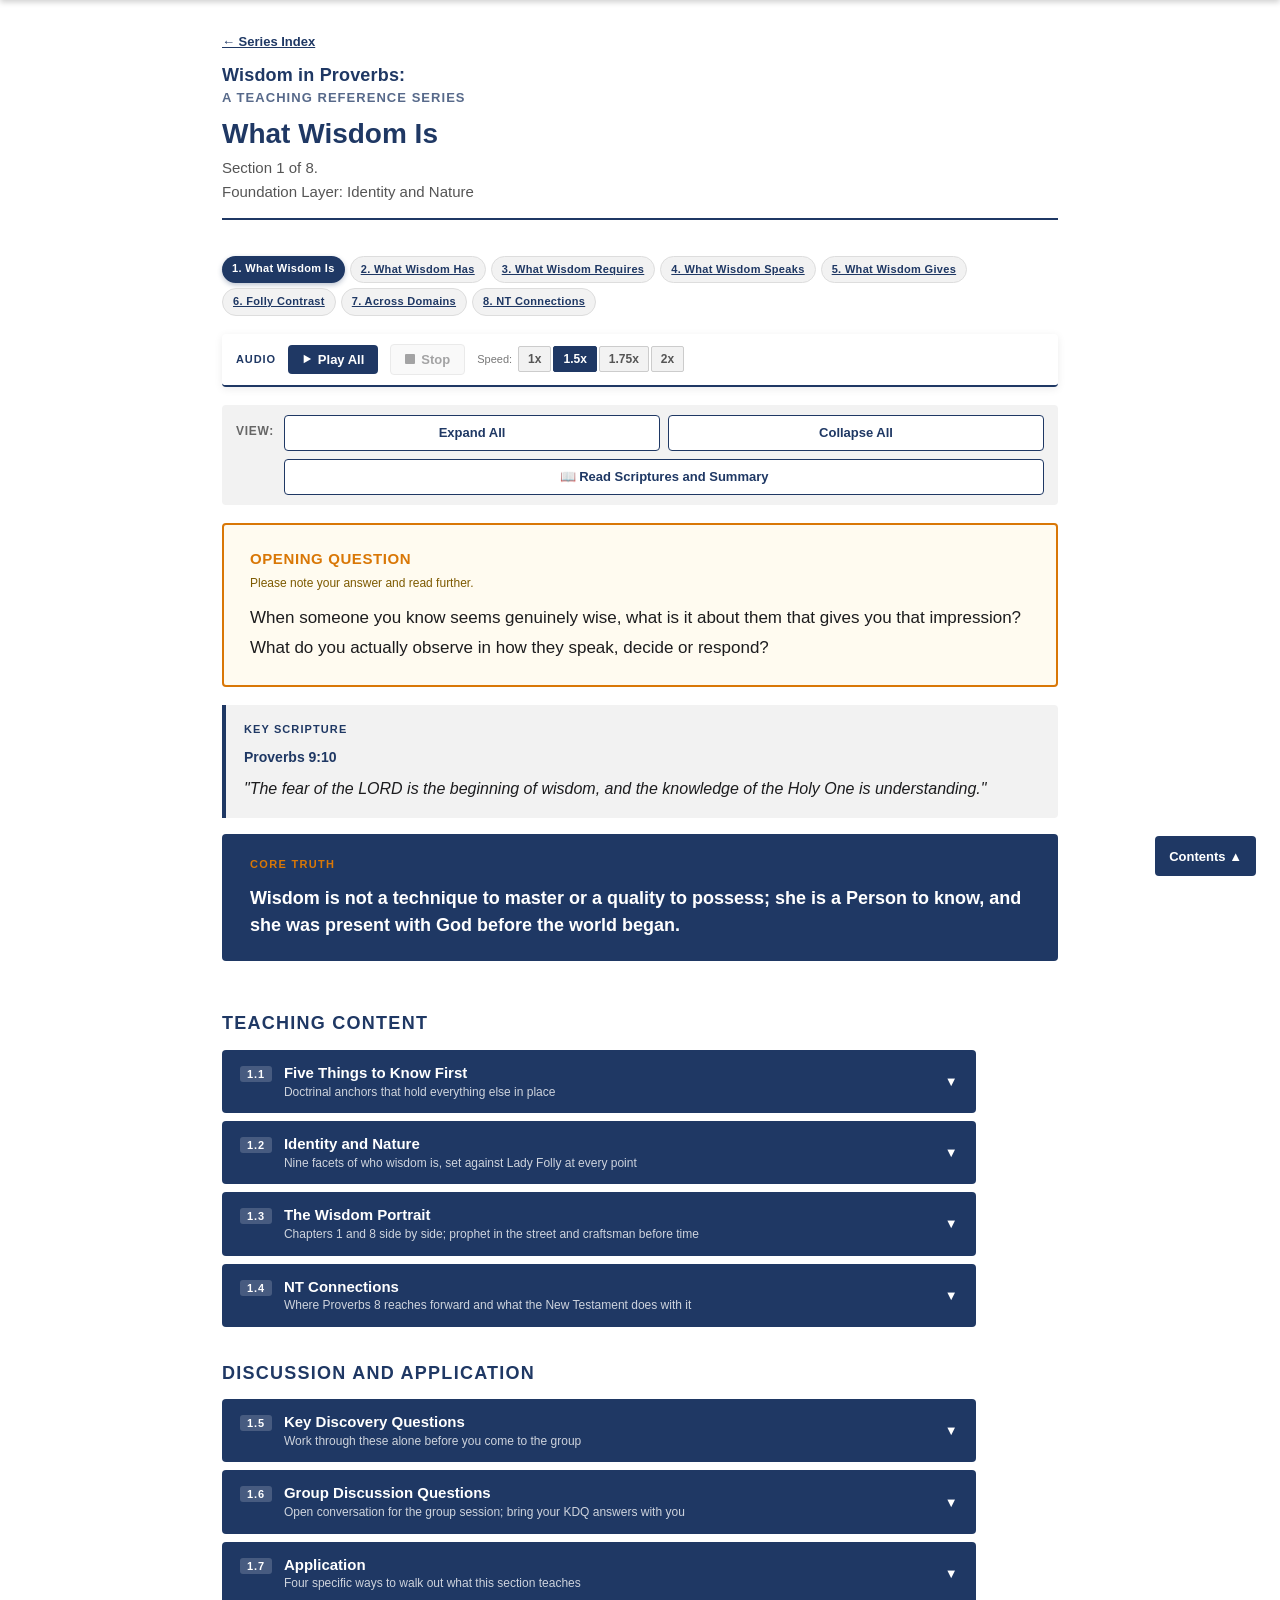
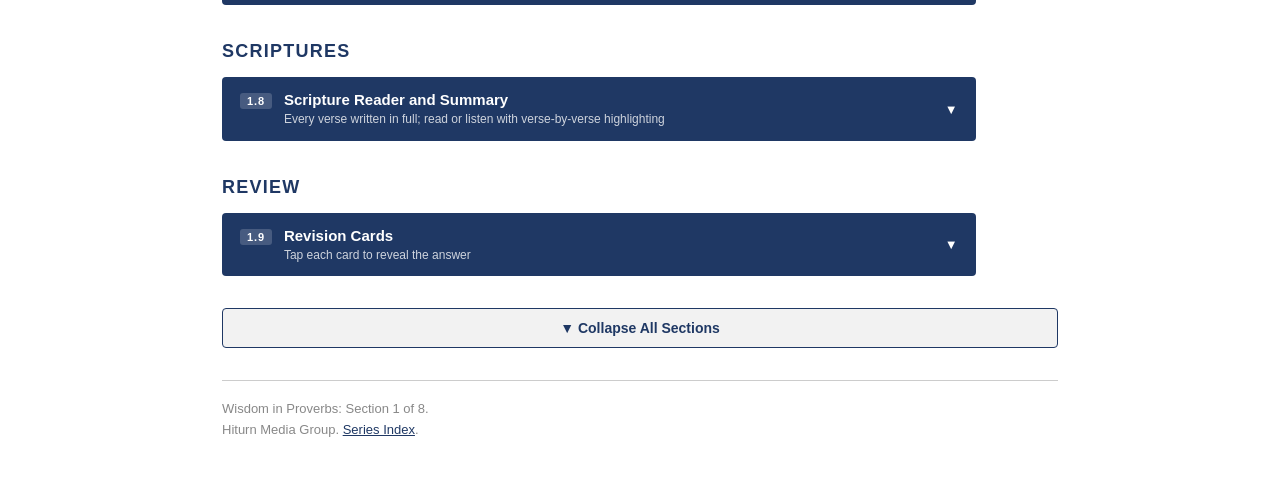
==== wisdom-proverbs-s1-what-wisdom-is.html @ c1544ac3 "Audio: Play All + per-section Listen buttons across all 8 sections and index page" ====
<!DOCTYPE html>
<html lang="en">
<head>
<meta charset="UTF-8">
<meta name="viewport" content="width=device-width, initial-scale=1.0">
<link rel="icon" type="image/svg+xml" href="favicon.svg">
<title>Wisdom in Proverbs: Section 1 — What Wisdom Is</title>
<style>
  *, *::before, *::after { box-sizing: border-box; }
  body { margin: 0; padding: 0 16px; font-family: Arial, Helvetica, sans-serif; font-size: 15px; line-height: 1.6; font-weight: 400; color: #1c1c1e; background: #ffffff; }
  @media (min-width: 640px) { body { padding: 0 32px; } }
  @media (min-width: 900px) { body { max-width: 900px; margin: 0 auto; } }

  /* ── STICKY BAR ── */
  .sticky-bar { position: fixed; top: 0; left: 0; right: 0; background: #1F3864; color: #ffffff; z-index: 950; box-shadow: 0 2px 6px rgba(0,0,0,0.2); transform: translateY(-100%); transition: transform 0.25s ease; }
  .sticky-bar.visible { transform: translateY(0); }
  .sticky-inner { max-width: 900px; margin: 0 auto; padding: 10px 16px; display: flex; align-items: baseline; justify-content: space-between; gap: 12px; }
  @media (min-width: 640px) { .sticky-inner { padding: 10px 32px; } }
  .sticky-title { font-size: 15px; font-weight: 700; }
  .sticky-meta  { font-size: 12px; opacity: 0.7; white-space: nowrap; }

  /* ── TITLE BLOCK ── */
  .title-block { padding: 32px 0 16px; }
  .back-link { font-size: 13px; margin-bottom: 12px; }
  .back-link a { color: #1F3864; text-decoration: underline; font-weight: 700; }
  .back-link a:hover { color: #2c54a0; }
  .doc-label { margin-bottom: 8px; }
  .dl-main { display: block; font-size: 18px; font-weight: 700; color: #1F3864; letter-spacing: 0.01em; line-height: 1.2; }
  .dl-sub  { display: block; font-size: 13px; font-weight: 700; color: #1F3864; letter-spacing: 0.08em; text-transform: uppercase; opacity: 0.75; margin-top: 2px; }
  @media (max-width: 639px) { .dl-main { font-size: 28px; } }
  h1 { font-size: 26px; font-weight: 700; color: #1F3864; margin: 6px 0 5px; line-height: 1.2; }
  @media (min-width: 640px) { h1 { font-size: 28px; } }
  .subtitle { font-size: 15px; color: #555; margin: 0 0 14px; }
  .title-rule { border: none; border-top: 2px solid #1F3864; margin: 0 0 20px; }
  p { margin-bottom: 16px; }
  a { color: #1F3864; text-decoration: underline; }
  a:hover, a:focus { color: #2c54a0; outline: 2px solid #2c54a0; outline-offset: 2px; }

  /* ── ARC BAR ── */
  .arc-bar { display: flex; gap: 5px; margin: 0 0 18px; flex-wrap: wrap; }
  .arc-step { font-size: 11px; font-weight: 700; padding: 4px 10px; border-radius: 20px; letter-spacing: 0.03em; text-align: left; }
  .arc-step.active  { background: #1F3864; color: #ffffff; box-shadow: 0 2px 5px rgba(31,56,100,0.3); }
  .arc-step.inactive { background: #f2f2f2; color: #aaa; border: 1px solid #dddddd; cursor: not-allowed; }
  @media (max-width: 639px) {
    .arc-bar { display: grid; grid-template-columns: 1fr 1fr; grid-template-rows: repeat(4, auto); grid-auto-flow: column; gap: 7px; }
    .arc-step { font-size: 12px; text-align: left; padding: 10px 10px; min-height: 44px; border-radius: 6px; display: flex; align-items: center; justify-content: flex-start; }
    .arc-step.active  { background: #1F3864; color: #ffffff; border: 1.5px solid #1F3864; box-shadow: 0 4px 12px rgba(31,56,100,0.45), 0 2px 4px rgba(31,56,100,0.25); }
    .arc-step.inactive { background: #ffffff; color: #555; border: 1.5px solid #cccccc; box-shadow: 0 3px 8px rgba(0,0,0,0.15), 0 1px 3px rgba(0,0,0,0.08); }
  .arc-step.inactive a { display: flex; align-items: center; width: 100%; min-height: 44px; color: inherit; text-decoration: none; }
  }

  /* ── UTILITY BAR ── */
  .util-bar { padding: 10px 14px; background: #f2f2f2; border-radius: 4px; margin: 0 0 18px; }
  .util-inner { display: flex; gap: 10px; align-items: flex-start; }
  .util-label { font-size: 12px; font-weight: 700; color: #666; letter-spacing: 0.06em; text-transform: uppercase; white-space: nowrap; padding-top: 7px; flex-shrink: 0; }
  .util-buttons { display: flex; flex-direction: column; gap: 8px; flex: 1; }
  .util-row-1 { display: flex; gap: 8px; }
  .util-row-1 .util-btn { flex: 1; }
  .util-row-2 { display: flex; flex-direction: column; gap: 8px; }
  .util-row-2 .util-btn { width: 100%; }
  .util-btn { background: #ffffff; color: #1F3864; border: 1px solid #1F3864; padding: 6px 12px; border-radius: 4px; font-family: Arial, Helvetica, sans-serif; font-size: 13px; font-weight: 700; cursor: pointer; transition: background 0.15s, color 0.15s; min-height: 36px; }
  .util-btn:hover { background: #1F3864; color: #ffffff; }
  .util-btn:focus { outline: 2px solid #2c54a0; outline-offset: 2px; }
  .util-btn.scripture-active { background: #d97706; color: #ffffff; border-color: #d97706; }

  /* ── OPENING QUESTION ── */
  .opening-question { border: 2px solid #d97706; border-radius: 4px; padding: 20px; margin: 0 0 18px; background: #fffbf0; }
  @media (min-width: 640px) { .opening-question { padding: 22px 26px; } }
  .oq-label { margin-bottom: 10px; }
  .oq-label-primary { display: block; font-size: 15px; font-weight: 700; color: #d97706; letter-spacing: 0.04em; text-transform: uppercase; }
  .oq-label-secondary { display: block; font-size: 12px; color: #7d5a00; margin-top: 3px; }
  .oq-text { font-size: 16px; line-height: 1.75; color: #1c1c1e; margin: 0; font-weight: 500; }
  @media (min-width: 640px) { .oq-text { font-size: 17px; } }

  /* ── KEY SCRIPTURE ── */
  .key-scripture { border-left: 4px solid #1F3864; background: #f2f2f2; padding: 16px 18px; margin: 0 0 16px; border-radius: 0 4px 4px 0; }
  .ks-label { font-size: 11px; font-weight: 700; letter-spacing: 0.1em; text-transform: uppercase; color: #1F3864; margin-bottom: 8px; }
  .ks-ref   { font-size: 14px; font-weight: 700; color: #1F3864; margin-bottom: 6px; }
  .ks-text  { font-size: 16px; font-style: italic; line-height: 1.7; color: #1c1c1e; margin: 0; }

  /* ── CORE TRUTH ── */
  .core-truth-box { background: #1F3864; border-radius: 4px; padding: 20px 22px; margin: 0 0 24px; text-align: left; }
  @media (min-width: 640px) { .core-truth-box { padding: 22px 28px; } }
  .core-truth-label     { font-size: 11px; font-weight: 700; letter-spacing: 0.12em; text-transform: uppercase; color: #d97706; margin: 0 0 12px; }
  .core-truth-statement { font-size: 16px; font-weight: 700; color: #ffffff; line-height: 1.5; margin: 0; }
  @media (min-width: 640px) { .core-truth-statement { font-size: 18px; } }

  /* ── GROUP DIVIDERS ── */
  .group-divider { padding: 24px 0 6px; margin: 0 0 6px; }
  .group-divider-label { display: block; font-size: 18px; font-weight: 700; color: #1F3864; letter-spacing: 0.07em; text-transform: uppercase; }

  /* ── ACCORDION ── */
  .acc-unit { margin-bottom: 8px; }
  .acc-btn { display: flex; align-items: center; gap: 10px; width: 100%; background: #1F3864; color: #ffffff; border: none; padding: 12px 16px; font-family: Arial, Helvetica, sans-serif; cursor: pointer; border-radius: 4px; text-align: left; transition: background 0.15s; min-height: 52px; }
  @media (min-width: 640px) { .acc-btn { padding: 13px 18px; gap: 12px; } }
  .acc-btn:hover { background: #2c54a0; }
  .acc-btn:focus { outline: 2px solid #2c54a0; outline-offset: 2px; }
  .acc-pill { font-size: 11px; font-weight: 700; letter-spacing: 0.08em; background: rgba(255,255,255,0.18); padding: 2px 7px; border-radius: 3px; white-space: nowrap; flex-shrink: 0; text-transform: uppercase; align-self: flex-start; margin-top: 3px; }
  .acc-title-block { flex: 1; display: flex; flex-direction: column; gap: 2px; }
  .acc-title { font-size: 14px; font-weight: 700; line-height: 1.3; }
  @media (min-width: 640px) { .acc-title { font-size: 15px; } }
  .acc-subtitle { font-size: 12px; font-weight: 400; opacity: 0.78; line-height: 1.3; }
  .acc-chevron { font-size: 13px; transition: transform 0.25s ease; flex-shrink: 0; margin-left: 4px; align-self: center; }
  .acc-btn[aria-expanded="true"] .acc-chevron { transform: rotate(180deg); }
  .acc-body { display: none; border: 1px solid #cccccc; border-top: none; border-radius: 0 0 4px 4px; padding: 18px 16px 16px; background: #ffffff; margin-bottom: 2px; }
  @media (min-width: 640px) { .acc-body { padding: 22px 20px 18px; } }
  .acc-body.open { display: block; }

  /* ── MINIMISE BUTTON ── */
  .acc-body-footer { display: flex; justify-content: flex-end; margin-top: 16px; padding-top: 12px; border-top: 1px solid #eeeeee; }
  .acc-collapse-btn { background: #f2f2f2; border: 1px solid #cccccc; color: #555; padding: 5px 12px; border-radius: 4px; font-size: 12px; font-weight: 700; cursor: pointer; font-family: Arial, Helvetica, sans-serif; display: flex; align-items: center; gap: 6px; min-height: 32px; }
  .acc-collapse-btn:hover { background: #e0e0e0; }
  .acc-collapse-btn:focus { outline: 2px solid #2c54a0; outline-offset: 2px; }

  /* ── CRIB PANEL — callout-depth style ── */
  .crib-inner { border-left: 4px solid #1F3864; background: #f0f4fb; border-radius: 0 4px 4px 0; padding: 14px 16px; }
  @media (min-width: 640px) { .crib-inner { padding: 16px 18px; } }
  .crib-inner h3 { font-size: 11px; font-weight: 700; letter-spacing: 0.09em; text-transform: uppercase; color: #1F3864; border-bottom: none; padding-bottom: 0; margin-top: 0; margin-bottom: 12px; }
  .crib-inner ol { margin: 0; padding-left: 20px; }
  .crib-inner li { margin-bottom: 12px; line-height: 1.65; font-size: 14px; color: #1c1c1e; }
  @media (min-width: 640px) { .crib-inner li { font-size: 15px; } }
  .crib-ref { font-size: 12px; color: #1F3864; opacity: 0.65; margin-left: 4px; }

  /* ── TABLES ── */
  .table-wrap { overflow-x: auto; margin-bottom: 20px; -webkit-overflow-scrolling: touch; }
  table { width: 100%; border-collapse: collapse; font-size: 14px; }
  thead tr { background: #1F3864; color: #ffffff; }
  thead th { padding: 10px 12px; font-size: 13px; font-weight: 700; letter-spacing: 0.04em; text-align: left; border: 1px solid #cccccc; }
  @media (min-width: 640px) { thead th { padding: 10px 14px; font-size: 14px; } }
  tbody tr:nth-child(odd)  { background: #ffffff; }
  tbody tr:nth-child(even) { background: #f2f2f2; }
  tbody td { padding: 9px 12px; border: 1px solid #cccccc; vertical-align: top; font-size: 13px; }
  @media (min-width: 640px) { tbody td { padding: 10px 14px; font-size: 14px; } }
  td.label-cell { background: #f2f2f2; font-weight: 700; }
  td.verse-cell { background: #f0f4fb !important; border-left: 3px solid #1F3864; }
  .verse-snippet { font-style: italic; color: #1c1c1e; font-weight: 500; }
  td.folly-cell { color: #7d3a00; }
  td.note-cell  { color: #444; }

  @media (max-width: 639px) {
    .resp-table thead { display: none; }
    .resp-table tbody tr { display: block; border: 1px solid #cccccc; border-radius: 4px; margin-bottom: 14px; overflow: hidden; }
    .resp-table tbody td { display: block; border: none; border-bottom: 1px solid #eeeeee; padding: 8px 14px; background: #ffffff !important; font-size: 14px; }
    .resp-table tbody td:last-child { border-bottom: none; }
    .resp-table tbody td::before { content: attr(data-label); display: block; font-size: 10px; font-weight: 700; text-transform: uppercase; letter-spacing: 0.08em; color: #888; margin-bottom: 3px; }
    .resp-table tbody td.label-cell { background: #dce8f5 !important; color: #1F3864; font-size: 14px; font-weight: 700; padding: 10px 14px; border-left: 4px solid #1F3864; }
    .resp-table tbody td.label-cell::before { display: none; }
    .resp-table tbody td.verse-cell { background: #f0f4fb !important; border-left: 3px solid #1F3864; }
    .resp-table tbody td.folly-cell { background: #f5f5f5 !important; color: #7d3a00; }
  }

  /* ── CALLOUT BOXES ── */
  .callout { padding: 12px 14px; margin: 16px 0; }
  @media (min-width: 640px) { .callout { padding: 12px 16px; } }
  .callout-note    { border-left: 4px solid #d97706; background: #fffbf0; }
  .callout-depth   { border-left: 4px solid #1F3864; background: #f0f4fb; }
  .callout-caution { border-left: 4px solid #8b0000; background: #fdf0f0; }
  .callout-label { font-size: 11px; font-weight: 700; letter-spacing: 0.09em; text-transform: uppercase; margin-bottom: 5px; }
  .callout-note    .callout-label { color: #7d5a00; }
  .callout-depth   .callout-label { color: #1F3864; }
  .callout-caution .callout-label { color: #8b0000; }
  .callout p { margin: 0; font-size: 14px; line-height: 1.6; }

  /* ── WISDOM SUMMARY ── */
  .wisdom-summary { border: 1px solid #d97706; border-top: 3px solid #d97706; border-radius: 4px; padding: 16px 18px; margin: 20px 0; background: #ffffff; }
  @media (min-width: 640px) { .wisdom-summary { padding: 18px 20px; } }
  .wisdom-summary-heading { font-size: 13px; font-weight: 700; color: #d97706; letter-spacing: 0.07em; text-transform: uppercase; margin: 0 0 12px; }
  .wisdom-summary ol { margin: 0; padding-left: 20px; }
  .wisdom-summary li { font-size: 14px; line-height: 1.65; margin-bottom: 8px; color: #1c1c1e; }
  .wisdom-summary li:last-child { margin-bottom: 0; }

  /* ── KDQ ── */
  .kdq-block { border: 2px solid #1F3864; border-radius: 4px; overflow: hidden; margin: 6px 0; }
  .kdq-header { background: #1F3864; color: #ffffff; padding: 12px 16px; }
  @media (min-width: 640px) { .kdq-header { padding: 12px 20px; } }
  .kdq-header-title { font-size: 13px; font-weight: 700; letter-spacing: 0.05em; text-transform: uppercase; margin: 0; }
  @media (min-width: 640px) { .kdq-header-title { font-size: 14px; } }
  .kdq-header-sub { font-size: 12px; opacity: 0.78; margin: 3px 0 0; }
  .kdq-questions { padding: 6px 16px 14px; }
  @media (min-width: 640px) { .kdq-questions { padding: 8px 20px 16px; } }
  .kdq-question { display: flex; gap: 12px; align-items: flex-start; padding: 12px 0; border-bottom: 1px solid #eeeeee; }
  @media (min-width: 640px) { .kdq-question { gap: 14px; padding: 14px 0; } }
  .kdq-question:last-child { border-bottom: none; }
  .kdq-num { background: #1F3864; color: #ffffff; border-radius: 50%; width: 26px; height: 26px; min-width: 26px; display: flex; align-items: center; justify-content: center; font-size: 12px; font-weight: 700; flex-shrink: 0; margin-top: 2px; }
  @media (min-width: 640px) { .kdq-num { width: 28px; height: 28px; min-width: 28px; font-size: 13px; margin-top: 1px; } }
  .kdq-body { flex: 1; display: flex; flex-direction: column; gap: 8px; }
  .kdq-text { font-size: 14px; line-height: 1.65; }
  @media (min-width: 640px) { .kdq-text { font-size: 15px; } }

  /* ── FILLABLE ANSWERS ── */
  .fillable { min-height: 56px; outline: none; background: #fffbf0; border-radius: 3px; border: 1px solid #e0d0b0; padding: 6px 8px; font-family: Arial, Helvetica, sans-serif; font-size: 14px; line-height: 1.5; color: #1c1c1e; display: block; width: 100%; transition: background 0.15s; }
  .fillable:focus { background: #fff8e1; outline: 2px solid #d97706; outline-offset: 0; }
  .fillable:empty::before { content: attr(data-placeholder); color: #bbb; pointer-events: none; font-style: italic; }
  .answers-toolbar { display: flex; gap: 10px; flex-wrap: wrap; align-items: center; margin: 16px 16px 4px; padding-bottom: 4px; }
  @media (min-width: 640px) { .answers-toolbar { margin: 16px 20px 4px; } }
  .answers-toolbar button { background: #1F3864; color: #ffffff; border: none; border-radius: 4px; padding: 7px 14px; font-size: 13px; font-weight: 700; font-family: Arial, Helvetica, sans-serif; cursor: pointer; min-height: 34px; }
  .answers-toolbar button:hover { background: #2c54a0; }
  .answers-toolbar button:focus { outline: 2px solid #2c54a0; outline-offset: 2px; }
  .answers-toolbar .clear-btn { background: #ffffff; color: #8b0000; border: 1px solid #8b0000; }
  .answers-toolbar .clear-btn:hover { background: #fce8e8; }
  .answers-note { font-size: 12px; color: #777; margin: 4px 16px 0; }
  @media (min-width: 640px) { .answers-note { margin: 4px 20px 0; } }

  /* ── GDQ ── */
  .gdq-block { border: 2px solid #0d7377; border-radius: 4px; overflow: hidden; margin: 6px 0; }
  .gdq-header { background: #0d7377; color: #ffffff; padding: 12px 16px; }
  @media (min-width: 640px) { .gdq-header { padding: 12px 20px; } }
  .gdq-header-title { font-size: 13px; font-weight: 700; letter-spacing: 0.05em; text-transform: uppercase; margin: 0; }
  @media (min-width: 640px) { .gdq-header-title { font-size: 14px; } }
  .gdq-header-sub { font-size: 12px; opacity: 0.85; margin: 3px 0 0; }
  .gdq-questions { padding: 6px 16px 14px; }
  @media (min-width: 640px) { .gdq-questions { padding: 8px 20px 16px; } }
  .gdq-question { display: flex; gap: 12px; align-items: flex-start; padding: 12px 0; border-bottom: 1px solid #e0f0f0; }
  @media (min-width: 640px) { .gdq-question { gap: 14px; padding: 14px 0; } }
  .gdq-question:last-child { border-bottom: none; }
  .gdq-num { background: #0d7377; color: #ffffff; border-radius: 50%; width: 26px; height: 26px; min-width: 26px; display: flex; align-items: center; justify-content: center; font-size: 12px; font-weight: 700; flex-shrink: 0; margin-top: 2px; }
  @media (min-width: 640px) { .gdq-num { width: 28px; height: 28px; min-width: 28px; font-size: 13px; margin-top: 1px; } }
  .gdq-text { font-size: 14px; line-height: 1.65; }
  @media (min-width: 640px) { .gdq-text { font-size: 15px; } }

  /* ── APPLICATION ── */
  .app-intro { font-size: 14px; color: #555; margin: 0 0 14px; font-style: italic; }
  .app-item { display: flex; gap: 14px; align-items: flex-start; padding: 14px 0; border-bottom: 1px solid #eeeeee; }
  @media (min-width: 640px) { .app-item { gap: 16px; padding: 16px 0; } }
  .app-item:last-child { border-bottom: none; }
  .app-num { background: #1F3864; color: #ffffff; border-radius: 4px; min-width: 30px; height: 30px; display: flex; align-items: center; justify-content: center; font-size: 13px; font-weight: 700; flex-shrink: 0; margin-top: 2px; }
  @media (min-width: 640px) { .app-num { min-width: 32px; height: 32px; } }
  .app-body { flex: 1; }
  .app-title { font-size: 14px; font-weight: 700; color: #1F3864; margin: 0 0 4px; }
  @media (min-width: 640px) { .app-title { font-size: 15px; } }
  .app-desc { font-size: 14px; line-height: 1.65; color: #1c1c1e; margin: 0; }
  .nt-forward-note { font-size: 13px; color: #555; border-top: 1px solid #eeeeee; padding-top: 12px; margin-top: 16px; font-style: italic; }

  /* ── SCRIPTURE READER ── */
  .scripture-reader-intro { margin-bottom: 18px; padding-bottom: 16px; border-bottom: 1px solid #cccccc; }
  .scripture-reader-intro p { margin: 0; font-size: 14px; color: #555; line-height: 1.6; }
  .scripture-group-header { display: flex; align-items: center; justify-content: space-between; gap: 12px; margin: 18px 0 4px; border-bottom: 2px solid #1F3864; padding-bottom: 5px; }
  .scripture-group-header .scripture-group-label { margin: 0; border-bottom: none; padding-bottom: 0; }
  .read-aloud-controls { display: flex; gap: 8px; align-items: center; flex-wrap: wrap; flex-shrink: 0; }
  .read-aloud-btn { background: #1F3864; color: #ffffff; border: none; padding: 7px 14px; border-radius: 4px; font-family: Arial, Helvetica, sans-serif; font-size: 13px; font-weight: 700; cursor: pointer; transition: background 0.15s; min-height: 36px; }
  .read-aloud-btn:hover { background: #2c54a0; }
  .read-aloud-btn:focus { outline: 2px solid #2c54a0; outline-offset: 2px; }
  .read-aloud-btn.stop { background: #8b0000; }
  .reading-counter { font-size: 12px; color: #888; display: none; }
  .reading-counter.visible { display: block; }
  .scripture-group-label { font-size: 14px; font-weight: 700; letter-spacing: 0.1em; text-transform: uppercase; color: #1F3864; border-bottom: 2px solid #1F3864; padding-bottom: 5px; margin: 22px 0 4px; }
  .scripture-entry { padding: 12px 0 12px 10px; border-bottom: 1px solid #eeeeee; border-left: 3px solid transparent; transition: background 0.3s, border-left-color 0.3s; }
  @media (min-width: 640px) { .scripture-entry { padding: 14px 0 14px 12px; } }
  .scripture-entry:last-child { border-bottom: none; }
  
  #scripture-summary-block.reading-active { background: #f0f4fb; border-left: 3px solid #1F3864; padding-left: 10px; transition: background 0.3s; }
  .scripture-entry.reading-active { background: #f0f4fb; border-left-color: #1F3864; }
  .scripture-ref  { font-size: 13px; font-weight: 700; color: #1F3864; letter-spacing: 0.03em; margin-bottom: 5px; }
  .scripture-text { font-size: 15px; line-height: 1.8; color: #1c1c1e; font-style: italic; }
  @media (min-width: 640px) { .scripture-text { font-size: 16px; } }

  /* ── REVISION CARDS ── */
  .flashcard-hint { font-size: 12px; color: #888; margin: 0 0 12px; }
  .flashcard-grid { display: grid; grid-template-columns: repeat(auto-fill, minmax(260px, 1fr)); gap: 16px; margin: 4px 0 16px; }
  .flashcard { height: 190px; perspective: 1000px; cursor: pointer; }
  .flashcard-inner { position: relative; width: 100%; height: 100%; transform-style: preserve-3d; transition: transform 0.45s ease; border-radius: 6px; }
  .flashcard.flipped .flashcard-inner { transform: rotateY(180deg); }
  .flashcard-front, .flashcard-back { position: absolute; width: 100%; height: 100%; backface-visibility: hidden; -webkit-backface-visibility: hidden; border-radius: 6px; padding: 16px; display: flex; flex-direction: column; justify-content: center; }
  .flashcard-front { background: #ffffff; border: 2px solid #1F3864; }
  .flashcard-back  { background: #1F3864; transform: rotateY(180deg); }
  .fc-prompt { font-size: 14px; font-weight: 700; color: #1F3864; margin: 0 0 8px; line-height: 1.4; }
  .fc-ref     { font-size: 12px; color: #2c54a0; font-weight: 700; margin: 0; letter-spacing: 0.05em; }
  .fc-verse   { font-size: 13px; color: #e8e4dc; font-style: italic; margin: 0 0 8px; line-height: 1.5; }
  .fc-ref-back { font-size: 12px; color: #d97706; font-weight: 700; margin: 0; letter-spacing: 0.04em; }

  /* ── BOTTOM CONTROLS ── */
  .bottom-controls { padding: 24px 0 0; }
  .bottom-collapse-btn { width: 100%; background: #f2f2f2; color: #1F3864; border: 1px solid #1F3864; padding: 11px 16px; border-radius: 4px; font-family: Arial, Helvetica, sans-serif; font-size: 14px; font-weight: 700; cursor: pointer; transition: background 0.15s, color 0.15s; }
  .bottom-collapse-btn:hover { background: #1F3864; color: #ffffff; }

  /* ── FLOATING TOC ── */
  #toc-container { position: fixed; bottom: 20px; right: 16px; z-index: 1000; }
  @media (min-width: 640px) { #toc-container { bottom: 24px; right: 24px; } }
  #toc-toggle { background: #1F3864; color: #ffffff; border: none; padding: 9px 14px; border-radius: 4px; font-family: Arial, Helvetica, sans-serif; font-size: 13px; font-weight: 700; cursor: pointer; min-height: 40px; }
  @media (max-width: 639px) { #toc-container { bottom: 14px; right: 10px; } #toc-toggle { font-size: 11px; padding: 6px 10px; min-height: 32px; border-radius: 20px; background: rgba(31,56,100,0.9); } }
  #toc-toggle:focus { outline: 2px solid #2c54a0; outline-offset: 2px; }
  #toc-menu { display: none; background: #1F3864; border-radius: 4px; padding: 8px 0; margin-bottom: 8px; min-width: 220px; max-width: 85vw; max-height: 60vh; overflow-y: auto; }
  @media (min-width: 640px) { #toc-menu { min-width: 240px; } }
  #toc-menu a { display: flex; flex-direction: column; justify-content: center; color: #ffffff; text-decoration: none; padding: 9px 14px; font-size: 13px; cursor: pointer; line-height: 1.3; min-height: 44px; }
  #toc-menu a .toc-sub { font-size: 11px; opacity: 0.7; margin-top: 1px; }
  #toc-menu a:hover { background: #2c54a0; }
  .toc-divider { font-size: 10px; font-weight: 700; letter-spacing: 0.1em; text-transform: uppercase; color: rgba(255,255,255,0.45); padding: 8px 14px 3px; }

  /* ── AUDIO PANEL ── */
  .audio-panel { background: #ffffff; border-bottom: 2px solid #1F3864; padding: 10px 14px; margin: 0 0 18px; box-shadow: 0 2px 8px rgba(0,0,0,0.08); border-radius: 4px; }
  .audio-inner { display: flex; flex-wrap: wrap; align-items: center; gap: 8px 12px; }
  .audio-label { font-size: 11px; font-weight: 700; color: #1F3864; text-transform: uppercase; letter-spacing: 0.08em; flex-shrink: 0; }
  .audio-btn { display: inline-flex; align-items: center; gap: 6px; font-family: Arial, Helvetica, sans-serif; font-size: 13px; font-weight: 700; padding: 7px 14px; border-radius: 4px; border: none; cursor: pointer; transition: background 0.15s; }
  .audio-btn:focus { outline: 2px solid #d97706; outline-offset: 2px; }
  .btn-play-all { background: #1F3864; color: #ffffff; }
  .btn-play-all:hover { background: #2c54a0; }
  .btn-play-all.paused { background: #d97706; }
  .btn-play-all.paused:hover { background: #b45309; }
  .btn-stop-intro { background: #f2f2f2; color: #1c1c1e; border: 1px solid #cccccc; }
  .btn-stop-intro:hover:not(:disabled) { background: #e0e0e0; }
  .btn-stop-intro:disabled { opacity: 0.4; cursor: default; }
  .audio-speed-group { display: flex; gap: 2px; align-items: center; }
  .audio-speed-label { font-size: 11px; color: #777; margin-right: 4px; }
  .audio-speed-btn { font-family: Arial, Helvetica, sans-serif; font-size: 12px; font-weight: 700; padding: 5px 9px; border: 1px solid #cccccc; background: #f2f2f2; color: #555; cursor: pointer; border-radius: 2px; transition: background 0.1s; }
  .audio-speed-btn:hover { background: #e0e0e0; }
  .audio-speed-btn.active { background: #1F3864; color: #ffffff; border-color: #1F3864; }
  .audio-speed-btn:focus { outline: 2px solid #d97706; outline-offset: 1px; }
  .audio-progress { font-size: 12px; color: #888; margin-left: auto; white-space: nowrap; }

  /* ── FOOTER ── */
  .page-footer { font-size: 13px; color: #888; border-top: 1px solid #cccccc; padding: 18px 0 36px; margin-top: 32px; }


  /* -- PER-SECTION LISTEN BUTTONS -- */
  .acc-head-row { display: flex; gap: 6px; align-items: stretch; margin-bottom: 2px; }
  .acc-head-row .acc-btn { flex: 1; margin-bottom: 0; }
  .acc-listen-btn { display: inline-flex; align-items: center; justify-content: center; gap: 5px;
    background: rgba(255,255,255,0.15); color: #ffffff; border: 1.5px solid rgba(255,255,255,0.35);
    border-radius: 4px; padding: 0 12px; font-family: Arial, Helvetica, sans-serif;
    font-size: 12px; font-weight: 700; cursor: pointer; white-space: nowrap;
    flex-shrink: 0; transition: background 0.15s; min-height: 52px; min-width: 72px; }
  .acc-listen-btn:hover { background: rgba(255,255,255,0.28); }
  .acc-listen-btn.btn-active { background: #d97706; border-color: #d97706; }
  .acc-listen-btn:focus { outline: 2px solid #d97706; outline-offset: 2px; }
  .acc-unit.section-playing .acc-head-row { box-shadow: 0 0 0 3px #d97706; border-radius: 4px; }
  .btn-play-all.paused { background: #d97706; }

  /* ── PRINT ── */
  @media print {
    #toc-container, .util-bar, .read-aloud-controls, .back-link, .arc-bar, .sticky-bar, .acc-body-footer, .bottom-controls, .answers-toolbar, .audio-panel { display: none; }
    .acc-body { display: block !important; }
    .acc-btn, .crib-inner, .kdq-header, .gdq-header, .core-truth-box { -webkit-print-color-adjust: exact; print-color-adjust: exact; }
    .flashcard-front { border: 1px solid #cccccc; }
    .flashcard-back { background: #f2f2f2 !important; }
    .fc-verse, .fc-ref-back { color: #1c1c1e !important; }
  }


</style>
</head>
<body>

<!-- STICKY BAR -->
<div class="sticky-bar" id="sticky-bar" aria-hidden="true">
  <div class="sticky-inner">
    <span class="sticky-title">What Wisdom Is</span>
    <span class="sticky-meta">Section 1 of 8</span>
  </div>
</div>

<!-- TITLE BLOCK -->
<div class="title-block" id="title-block">
  <div class="back-link"><a href="index.html">&#8592; Series Index</a></div>
  <div class="doc-label">
    <span class="dl-main">Wisdom in Proverbs:</span>
    <span class="dl-sub">A Teaching Reference Series</span>
  </div>
  <h1>What Wisdom Is</h1>
  <p class="subtitle">Section 1 of 8.<br>Foundation Layer: Identity and Nature</p>
  <hr class="title-rule">
</div>

<!-- ARC BAR -->
<div class="arc-bar" aria-label="Series progress">
  <span class="arc-step active">1. What Wisdom Is</span>
  <span class="arc-step inactive" title="Go to Section 2"><a href="wisdom-proverbs-s2-what-wisdom-has.html">2. What Wisdom Has</a></span>
  <span class="arc-step inactive" title="Go to Section 3"><a href="wisdom-proverbs-s3-what-wisdom-requires.html">3. What Wisdom Requires</a></span>
  <span class="arc-step inactive" title="Go to Section 4"><a href="wisdom-proverbs-s4-what-wisdom-speaks.html">4. What Wisdom Speaks</a></span>
  <span class="arc-step inactive" title="Go to Section 5"><a href="wisdom-proverbs-s5-what-wisdom-gives.html">5. What Wisdom Gives</a></span>
  <span class="arc-step inactive" title="Go to Section 6"><a href="wisdom-proverbs-s6-folly-contrast.html">6. Folly Contrast</a></span>
  <span class="arc-step inactive" title="Go to Section 7"><a href="wisdom-proverbs-s7-across-domains.html">7. Across Domains</a></span>
  <span class="arc-step inactive" title="Go to Section 8"><a href="wisdom-proverbs-s8-nt-connections.html">8. NT Connections</a></span>
</div>

<!-- AUDIO PANEL -->
<div class="audio-panel" role="region" aria-label="Audio controls">
  <div class="audio-inner">
    <span class="audio-label">Audio</span>
    <button class="audio-btn btn-play-all" id="btn-play-all" aria-label="Play all sections">
      <svg width="10" height="12" viewBox="0 0 12 12" fill="currentColor" aria-hidden="true"><polygon points="2,1 11,6 2,11"/></svg>
      Play All
    </button>
    <button class="audio-btn btn-stop-intro" id="btn-stop-intro" aria-label="Stop playback" disabled>
      <svg width="10" height="10" viewBox="0 0 10 10" fill="currentColor" aria-hidden="true"><rect width="10" height="10" rx="1"/></svg>
      Stop
    </button>
    <div class="audio-speed-group" aria-label="Playback speed">
      <span class="audio-speed-label">Speed:</span>
      <button class="audio-speed-btn" data-rate="1" aria-label="Normal speed">1x</button>
      <button class="audio-speed-btn active" data-rate="1.5" aria-label="1.5x speed">1.5x</button>
      <button class="audio-speed-btn" data-rate="1.75" aria-label="1.75x speed">1.75x</button>
      <button class="audio-speed-btn" data-rate="2" aria-label="2x speed">2x</button>
    </div>
    <span class="audio-progress" id="audio-progress" aria-live="polite"></span>
  </div>
</div>
<!-- UTILITY BAR -->
<div class="util-bar">
  <div class="util-inner">
    <span class="util-label">View:</span>
    <div class="util-buttons">
      <div class="util-row-1">
        <button class="util-btn" id="btn-expand-all">Expand All</button>
        <button class="util-btn" id="btn-collapse-all">Collapse All</button>
      </div>
      <div class="util-row-2">
        <button class="util-btn" id="btn-scripture-only">&#128214; Read Scriptures and Summary</button>
      </div>
    </div>
  </div>
</div>

<!-- OPENING QUESTION -->
<div class="opening-question" id="opening-q">
  <div class="oq-label">
    <span class="oq-label-primary">Opening Question</span>
    <span class="oq-label-secondary">Please note your answer and read further.</span>
  </div>
  <p class="oq-text">When someone you know seems genuinely wise, what is it about them that gives you that impression? What do you actually observe in how they speak, decide or respond?</p>
</div>

<!-- KEY SCRIPTURE -->
<div class="key-scripture">
  <div class="ks-label">Key Scripture</div>
  <div class="ks-ref">Proverbs 9:10</div>
  <p class="ks-text">"The fear of the LORD is the beginning of wisdom, and the knowledge of the Holy One is understanding."</p>
</div>

<!-- CORE TRUTH -->
<div class="core-truth-box">
  <div class="core-truth-label">Core Truth</div>
  <p class="core-truth-statement">Wisdom is not a technique to master or a quality to possess; she is a Person to know, and she was present with God before the world began.</p>
</div>

<!-- TEACHING CONTENT GROUP -->
<div class="group-divider"><span class="group-divider-label">Teaching Content</span></div>

<!-- 1.1 -->
<div class="acc-unit" id="unit-crib">
  <button class="acc-btn" aria-expanded="false" aria-controls="body-crib" id="btn-crib">
    <span class="acc-pill">1.1</span>
    <div class="acc-title-block">
      <span class="acc-title">Five Things to Know First</span>
      <span class="acc-subtitle">Doctrinal anchors that hold everything else in place</span>
    </div>
    <span class="acc-chevron" aria-hidden="true">▼</span>
  </button>
  <div class="acc-body" id="body-crib" role="region" aria-labelledby="btn-crib">
    <div class="crib-inner">
      <h3>Five Foundations</h3>
      <ol>
        <li>Wisdom is not primarily practical advice or a set of techniques. She is a person-like figure with a voice, a history and a relationship to offer. That is who you are dealing with throughout this book. <span class="crib-ref">(8:1-3)</span></li>
        <li>Wisdom was present at creation as God's craftsman. She is woven into the fabric of how reality works. Living wisely means aligning with the grain of a God-ordered world. <span class="crib-ref">(8:22-31; 3:19)</span></li>
        <li>The fear of the LORD is not where wisdom eventually arrives; it is where wisdom begins. Without that starting point, what looks like wisdom is something else entirely. <span class="crib-ref">(1:7; 9:10)</span></li>
        <li>Lady Folly mirrors Lady Wisdom at every point. Both are loud, both call publicly, both make promises. The difference is not in how they present but in where they lead. This contrast is the book's engine. <span class="crib-ref">(ch. 9)</span></li>
        <li>Proverbs 8 is the theological summit of the entire book. Every other chapter is an application of what chapter 8 establishes. Return to it throughout this series. <span class="crib-ref">(8:1-36)</span></li>
      </ol>
    </div>
    <div style="border-top:2px solid #1F3864;margin:28px 0 0;padding-top:20px;">
      <div class="wisdom-summary">
      <div class="wisdom-summary-heading">In Summary: What Wisdom Is</div>
      <ol>
        <li>Wisdom is the fear of the LORD; that is where she begins, not where she ends.</li>
        <li>She was present at creation before the world existed.</li>
        <li>She was God's master craftsman and His daily delight.</li>
        <li>She is more precious than rubies; nothing compares.</li>
        <li>She is a tree of life to all who take hold of her.</li>
        <li>She calls aloud in public; both voices are loud, but not both lead to life.</li>
        <li>She is the principle by which God founded the earth.</li>
        <li>She surpasses military strength and the power of rulers.</li>
        <li>She rejoices. Pursuing her is not grim duty.</li>
      </ol>
    </div>
    </div>

    <div class="acc-body-footer">
      <button class="acc-collapse-btn" data-target="body-crib" aria-label="Minimise this section">&#9650; Minimise</button>
    </div>
  </div>
</div>

<!-- 1.2 -->
<div class="acc-unit" id="unit-identity">
  <button class="acc-btn" aria-expanded="false" aria-controls="body-identity" id="btn-identity">
    <span class="acc-pill">1.2</span>
    <div class="acc-title-block">
      <span class="acc-title">Identity and Nature</span>
      <span class="acc-subtitle">Nine facets of who wisdom is, set against Lady Folly at every point</span>
    </div>
    <span class="acc-chevron" aria-hidden="true">▼</span>
  </button>
  <div class="acc-body" id="body-identity" role="region" aria-labelledby="btn-identity">
    <div class="callout callout-depth">
      <div class="callout-label">Depth</div>
      <p>Wisdom is not merely a virtue; she anticipates a Person. Proverbs 8's account of wisdom present at creation as a "master craftsman" places her in the same creative space as God, and the NT writers did not miss this. John 1:1-3, Colossians 1:15-17 and 1 Corinthians 1:24 all reach back to this passage when describing Christ. See the NT Connections section below for the full account.</p>
    </div>
    <div class="table-wrap">
      <table class="resp-table">
        <thead>
          <tr><th>Facet</th><th>Verse Snippet</th><th>Folly Contrast</th><th>Teaching Note</th></tr>
        </thead>
        <tbody>
          <tr>
            <td class="label-cell" data-label="Facet">The fear of the LORD (1:7; 9:10; 15:33)</td>
            <td class="verse-cell" data-label="Verse Snippet"><span class="verse-snippet">"The fear of the LORD is the beginning of wisdom."</span></td>
            <td class="folly-cell" data-label="Folly Contrast">Folly despises wisdom and instruction (1:7b)</td>
            <td class="note-cell"  data-label="Teaching Note">The book's thesis. Fear here is reverential awe and moral submission, not terror.</td>
          </tr>
          <tr>
            <td class="label-cell" data-label="Facet">Present at creation (8:22-23)</td>
            <td class="verse-cell" data-label="Verse Snippet"><span class="verse-snippet">"The LORD possessed me at the beginning of His work, the first of His acts of old."</span></td>
            <td class="folly-cell" data-label="Folly Contrast">Folly has no history; she simply appears and seduces (9:13)</td>
            <td class="note-cell"  data-label="Teaching Note">Wisdom predates the world. This gives her an authority no human teacher can claim.</td>
          </tr>
          <tr>
            <td class="label-cell" data-label="Facet">Master craftsman (8:30)</td>
            <td class="verse-cell" data-label="Verse Snippet"><span class="verse-snippet">"Then I was beside Him as a master craftsman; and I was daily His delight."</span></td>
            <td class="folly-cell" data-label="Folly Contrast">Folly builds nothing; she tears down (14:1)</td>
            <td class="note-cell"  data-label="Teaching Note">Hebrew <em>amon</em> may mean craftsman, nursling or confidant. All three are theologically rich.</td>
          </tr>
          <tr>
            <td class="label-cell" data-label="Facet">More precious than rubies (3:15; 8:11)</td>
            <td class="verse-cell" data-label="Verse Snippet"><span class="verse-snippet">"She is more precious than rubies; nothing you desire can compare with her."</span></td>
            <td class="folly-cell" data-label="Folly Contrast">Folly offers stolen water and hidden bread (9:17); short-term allure, long-term ruin</td>
            <td class="note-cell"  data-label="Teaching Note">Proverbs refuses to treat wisdom as one option among many. The comparison forces a valuation.</td>
          </tr>
          <tr>
            <td class="label-cell" data-label="Facet">A tree of life (3:18)</td>
            <td class="verse-cell" data-label="Verse Snippet"><span class="verse-snippet">"She is a tree of life to those who take hold of her; happy are all who retain her."</span></td>
            <td class="folly-cell" data-label="Folly Contrast">The way of Folly leads to death (7:27; 9:18)</td>
            <td class="note-cell"  data-label="Teaching Note">Tree of life echoes Eden (Gen 2-3) and anticipates Revelation 22:2. Wisdom restores what was lost.</td>
          </tr>
          <tr>
            <td class="label-cell" data-label="Facet">A woman calling publicly (1:20-21; 8:1-3)</td>
            <td class="verse-cell" data-label="Verse Snippet"><span class="verse-snippet">"Wisdom calls aloud outside; she raises her voice in the open squares."</span></td>
            <td class="folly-cell" data-label="Folly Contrast">Folly also calls from a prominent place (9:14) but to entice, not to save</td>
            <td class="note-cell"  data-label="Teaching Note">Both voices are loud and accessible. The difference is not opportunity but destination.</td>
          </tr>
          <tr>
            <td class="label-cell" data-label="Facet">Grounded in God's creative act (3:19-20)</td>
            <td class="verse-cell" data-label="Verse Snippet"><span class="verse-snippet">"The LORD by wisdom founded the earth; by understanding He established the heavens."</span></td>
            <td class="folly-cell" data-label="Folly Contrast">Folly has no creative power; she only disrupts and destroys</td>
            <td class="note-cell"  data-label="Teaching Note">To live wisely is to align with the grain of creation. Folly goes against how God built reality.</td>
          </tr>
          <tr>
            <td class="label-cell" data-label="Facet">Superior to strength (4:7; 21:22)</td>
            <td class="verse-cell" data-label="Verse Snippet"><span class="verse-snippet">"Wisdom is the principal thing; therefore get wisdom. And in all your getting, get understanding."</span></td>
            <td class="folly-cell" data-label="Folly Contrast">The fool trusts in his own strength (28:26)</td>
            <td class="note-cell"  data-label="Teaching Note">Wisdom surpasses military power, wealth and force. A wise man scales a city of warriors (21:22).</td>
          </tr>
          <tr>
            <td class="label-cell" data-label="Facet">Delightful and rejoicing (8:30-31)</td>
            <td class="verse-cell" data-label="Verse Snippet"><span class="verse-snippet">"I was daily His delight, rejoicing before Him always, rejoicing in His inhabited world."</span></td>
            <td class="folly-cell" data-label="Folly Contrast">Folly's pleasures are momentary and secretly lethal (9:17-18)</td>
            <td class="note-cell"  data-label="Teaching Note">Wisdom is not grim duty. She rejoices. This reframes what pursuing her looks and feels like.</td>
          </tr>
        </tbody>
      </table>
    </div>
    <div class="wisdom-summary">
      <div class="wisdom-summary-heading">In Summary: What Wisdom Is</div>
      <ol>
        <li>Wisdom is the fear of the LORD; that is where she begins, not where she ends.</li>
        <li>She was present at creation before the world existed.</li>
        <li>She was God's master craftsman and His daily delight.</li>
        <li>She is more precious than rubies; nothing compares.</li>
        <li>She is a tree of life to all who take hold of her.</li>
        <li>She calls aloud in public; both voices are loud, but not both lead to life.</li>
        <li>She is the principle by which God founded the earth.</li>
        <li>She surpasses military strength and the power of rulers.</li>
        <li>She rejoices. Pursuing her is not grim duty.</li>
      </ol>
    </div>
    <div class="callout callout-note">
      <div class="callout-label">Note</div>
      <p>The Folly column is not supplementary. In Proverbs, Folly is always the alternative on offer. Every statement about wisdom implies a live choice. Students who read only the wisdom column miss the book's urgency entirely.</p>
    </div>
    <div class="acc-body-footer">
      <button class="acc-collapse-btn" data-target="body-identity" aria-label="Minimise this section">&#9650; Minimise</button>
    </div>
  </div>
</div>

<!-- 1.3 -->
<div class="acc-unit" id="unit-portrait">
  <button class="acc-btn" aria-expanded="false" aria-controls="body-portrait" id="btn-portrait">
    <span class="acc-pill">1.3</span>
    <div class="acc-title-block">
      <span class="acc-title">The Wisdom Portrait</span>
      <span class="acc-subtitle">Chapters 1 and 8 side by side; prophet in the street and craftsman before time</span>
    </div>
    <span class="acc-chevron" aria-hidden="true">▼</span>
  </button>
  <div class="acc-body" id="body-portrait" role="region" aria-labelledby="btn-portrait">
    <p>Proverbs frames wisdom's identity in two extended portraits. Chapter 1 establishes her public voice and the cost of ignoring it. Chapter 8 establishes her eternal authority and the joy at the heart of her nature. Together they form the doctrinal foundation for everything the rest of the book applies. Neither portrait alone is sufficient.</p>
    <div class="table-wrap">
      <table>
        <thead><tr><th>Chapter 1: The Prophet in the Street</th><th>Chapter 8: The Craftsman Before Time</th></tr></thead>
        <tbody>
          <tr><td>Wisdom in the marketplace and city gates; accessible and unignorable (1:20-21)</td><td>Wisdom on the heights beside the road; exalted and universal (8:1-3)</td></tr>
          <tr><td>Urgency and warning; a voice called and refused (1:24)</td><td>Celebration and invitation; wisdom delights in the sons of men (8:31)</td></tr>
          <tr><td>Consequences of rejection: calamity, distress and ruin (1:26-27)</td><td>Rewards of pursuit: life and favour from the LORD (8:35)</td></tr>
          <tr><td>Wisdom as prophet: her words go unheeded; judgement follows silence</td><td>Wisdom as architect: present and active in the moment of creation itself</td></tr>
        </tbody>
      </table>
    </div>
    <div class="callout callout-caution">
      <div class="callout-label">Caution</div>
      <p>Avoid presenting wisdom as a quality you either have or do not have. Proverbs presents wisdom as a relationship you enter or refuse. The question is never "am I wise?" but "am I listening, responding and walking with her?" That reframe changes everything about how this section is understood.</p>
    </div>
    <div class="acc-body-footer">
      <button class="acc-collapse-btn" data-target="body-portrait" aria-label="Minimise this section">&#9650; Minimise</button>
    </div>
  </div>
</div>

<!-- 1.4 -->
<div class="acc-unit" id="unit-nt">
  <button class="acc-btn" aria-expanded="false" aria-controls="body-nt" id="btn-nt">
    <span class="acc-pill">1.4</span>
    <div class="acc-title-block">
      <span class="acc-title">NT Connections</span>
      <span class="acc-subtitle">Where Proverbs 8 reaches forward and what the New Testament does with it</span>
    </div>
    <span class="acc-chevron" aria-hidden="true">▼</span>
  </button>
  <div class="acc-body" id="body-nt" role="region" aria-labelledby="btn-nt">
    <p>The identity of wisdom in Proverbs 8 casts a long shadow into the New Testament. The connections below are specific to Section 1. The full synthesis across all eight themes is in Section 8 of this series.</p>
    <div class="table-wrap">
      <table>
        <thead><tr><th>Proverbs 8 Statement</th><th>NT Echo</th><th>NT Reference</th></tr></thead>
        <tbody>
          <tr><td class="verse-snippet">"The LORD possessed me at the beginning of His work." (8:22)</td><td>Christ as the firstborn over all creation</td><td style="font-weight:700;color:#1F3864;white-space:nowrap;">Col 1:15-17</td></tr>
          <tr><td class="verse-snippet">"All things were made through Him." (cf. 8:30)</td><td>The Word through whom all things were made</td><td style="font-weight:700;color:#1F3864;white-space:nowrap;">John 1:1-3</td></tr>
          <tr><td class="verse-snippet">"Whoever finds me finds life." (8:35)</td><td>"I am the way, the truth and the life."</td><td style="font-weight:700;color:#1F3864;white-space:nowrap;">John 14:6</td></tr>
          <tr><td class="verse-snippet">"I was beside Him, rejoicing before Him." (8:30)</td><td>The Son who is in the bosom of the Father</td><td style="font-weight:700;color:#1F3864;white-space:nowrap;">John 1:18</td></tr>
          <tr><td>Wisdom calls publicly; ignored and rejected by many (1:24-25)</td><td>He came to His own and His own did not receive Him</td><td style="font-weight:700;color:#1F3864;white-space:nowrap;">John 1:11</td></tr>
          <tr><td>Wisdom is the power behind creation's order</td><td>Christ as the wisdom and power of God</td><td style="font-weight:700;color:#1F3864;white-space:nowrap;">1 Cor 1:24, 30</td></tr>
        </tbody>
      </table>
    </div>
    <div class="callout callout-depth">
      <div class="callout-label">Depth</div>
      <p>The NT writers do not simply quote Proverbs 8; they inhabit its logic. Paul's claim in 1 Corinthians 1:24 that Christ is "the wisdom of God" is not a metaphor. It is a claim that the person Proverbs 8 describes has now appeared in history. Teaching the identity of wisdom without this connection leaves the theological arc incomplete.</p>
    </div>
    <p class="nt-forward-note">Section 8 of this series provides the complete NT synthesis, connecting all eight wisdom themes to Christ in a single integrated study.</p>
    <div class="acc-body-footer">
      <button class="acc-collapse-btn" data-target="body-nt" aria-label="Minimise this section">&#9650; Minimise</button>
    </div>
  </div>
</div>

<!-- DISCUSSION AND APPLICATION GROUP -->
<div class="group-divider"><span class="group-divider-label">Discussion and Application</span></div>

<!-- 1.5 KDQ — FILLABLE -->
<div class="acc-unit" id="unit-kdq">
  <button class="acc-btn" aria-expanded="false" aria-controls="body-kdq" id="btn-kdq">
    <span class="acc-pill">1.5</span>
    <div class="acc-title-block">
      <span class="acc-title">Key Discovery Questions</span>
      <span class="acc-subtitle">Work through these alone before you come to the group</span>
    </div>
    <span class="acc-chevron" aria-hidden="true">▼</span>
  </button>
  <div class="acc-body" id="body-kdq" role="region" aria-labelledby="btn-kdq">
    <div class="kdq-block">
      <div class="kdq-header">
        <div class="kdq-header-title">Key Discovery Questions</div>
        <div class="kdq-header-sub">Type your answers below. They save automatically and you can download them.</div>
      </div>
      <div class="kdq-questions">
        <div class="kdq-question">
          <div class="kdq-num">1</div>
          <div class="kdq-body">
            <div class="kdq-text">If wisdom was present at creation as a "master craftsman" (8:30), what does that tell us about the relationship between wisdom and the way the world actually works? Where do you see evidence of that in everyday life?</div>
            <div class="fillable" contenteditable="true" data-key="wip-s1-q1" data-placeholder="Type your answer here..."></div>
          </div>
        </div>
        <div class="kdq-question">
          <div class="kdq-num">2</div>
          <div class="kdq-body">
            <div class="kdq-text">Both Lady Wisdom and Lady Folly call loudly from public places. What has shaped which voice you have tended to listen to? Be specific. What did that voice promise, and what did it actually deliver?</div>
            <div class="fillable" contenteditable="true" data-key="wip-s1-q2" data-placeholder="Type your answer here..."></div>
          </div>
        </div>
        <div class="kdq-question">
          <div class="kdq-num">3</div>
          <div class="kdq-body">
            <div class="kdq-text">The fear of the LORD is called the <em>beginning</em> of wisdom (1:7). What has to happen in a person before that beginning becomes possible? What did it take in your own experience?</div>
            <div class="fillable" contenteditable="true" data-key="wip-s1-q3" data-placeholder="Type your answer here..."></div>
          </div>
        </div>
        <div class="kdq-question">
          <div class="kdq-num">4</div>
          <div class="kdq-body">
            <div class="kdq-text">If wisdom is more precious than rubies (3:15), why do so few people actually prioritise pursuing her? What specifically competes with her in your own life in practice?</div>
            <div class="fillable" contenteditable="true" data-key="wip-s1-q4" data-placeholder="Type your answer here..."></div>
          </div>
        </div>
      </div>
      <div class="answers-toolbar">
        <button id="btn-download-answers">&#8681; Download My Answers</button>
        <button class="clear-btn" id="btn-clear-answers">&#10005; Clear All</button>
      </div>
      <p class="answers-note">Your answers are saved automatically in this browser. Download to keep a permanent copy.</p>
    </div>
    <div class="acc-body-footer">
      <button class="acc-collapse-btn" data-target="body-kdq" aria-label="Minimise this section">&#9650; Minimise</button>
    </div>
  </div>
</div>

<!-- 1.6 GDQ -->
<div class="acc-unit" id="unit-gdq">
  <button class="acc-btn" aria-expanded="false" aria-controls="body-gdq" id="btn-gdq">
    <span class="acc-pill">1.6</span>
    <div class="acc-title-block">
      <span class="acc-title">Group Discussion Questions</span>
      <span class="acc-subtitle">Open conversation for the group session; bring your KDQ answers with you</span>
    </div>
    <span class="acc-chevron" aria-hidden="true">▼</span>
  </button>
  <div class="acc-body" id="body-gdq" role="region" aria-labelledby="btn-gdq">
    <div class="gdq-block">
      <div class="gdq-header">
        <div class="gdq-header-title">Group Discussion Questions</div>
        <div class="gdq-header-sub">Designed for open conversation. There are no correct answers, only honest ones.</div>
      </div>
      <div class="gdq-questions">
        <div class="gdq-question"><div class="gdq-num">1</div><div class="gdq-text">Proverbs describes wisdom as a woman who calls aloud in the streets (1:20). What does it mean to you that wisdom is described as a person with a voice rather than an idea or a principle? Does that change how you think about pursuing wisdom?</div></div>
        <div class="gdq-question"><div class="gdq-num">2</div><div class="gdq-text">If wisdom was present at creation and is woven into the fabric of reality (3:19), does that mean someone with no faith can still be genuinely wise? Where does the group land on that question, and what does it mean for how we relate to people around us?</div></div>
        <div class="gdq-question"><div class="gdq-num">3</div><div class="gdq-text">Proverbs says both wisdom and folly call from the same public places with comparable volume. What does that suggest about the world we live in today? How does the group discern which voice is which in practice?</div></div>
        <div class="gdq-question"><div class="gdq-num">4</div><div class="gdq-text">What would it actually look like to prioritise wisdom above everything else you pursue this month? What would have to change in your week, your conversations and your decisions? Is anyone willing to name one specific thing?</div></div>
      </div>
    </div>
    <div class="acc-body-footer">
      <button class="acc-collapse-btn" data-target="body-gdq" aria-label="Minimise this section">&#9650; Minimise</button>
    </div>
  </div>
</div>

<!-- 1.7 APPLICATION -->
<div class="acc-unit" id="unit-app">
  <button class="acc-btn" aria-expanded="false" aria-controls="body-app" id="btn-app">
    <span class="acc-pill">1.7</span>
    <div class="acc-title-block">
      <span class="acc-title">Application</span>
      <span class="acc-subtitle">Four specific ways to walk out what this section teaches</span>
    </div>
    <span class="acc-chevron" aria-hidden="true">▼</span>
  </button>
  <div class="acc-body" id="body-app" role="region" aria-labelledby="btn-app">
    <p class="app-intro">Wisdom is not studied and stored; it is walked. One of these taken seriously is worth more than all four noted and forgotten.</p>
    <div class="app-item"><div class="app-num">1</div><div class="app-body"><div class="app-title">Read Proverbs 8 in full this week</div><p class="app-desc">Not as a study. As a listening exercise. Read it once, slowly, as if hearing wisdom speak directly to you. Do not analyse it. Notice what resonates and what challenges, and bring those observations to the group.</p></div></div>
    <div class="app-item"><div class="app-num">2</div><div class="app-body"><div class="app-title">Name the two voices in one real decision</div><p class="app-desc">This week, when you face a significant choice, pause and name both voices. What is wisdom saying? What is folly offering? Write them down side by side. The discipline of naming the voices before you act is itself the beginning of discernment.</p></div></div>
    <div class="app-item"><div class="app-num">3</div><div class="app-body"><div class="app-title">Anchor verse: Proverbs 9:10</div><p class="app-desc">Commit this to memory: "The fear of the LORD is the beginning of wisdom, and the knowledge of the Holy One is understanding." Short enough to carry daily. Deep enough to return to for a lifetime. Memorise it word-perfect before the next session.</p></div></div>
    <div class="app-item"><div class="app-num">4</div><div class="app-body"><div class="app-title">The diagnostic question</div><p class="app-desc">Before your next significant decision this week, stop and ask: "In this moment, am I fearing the LORD or trusting my own understanding?" That question, honestly answered, is more useful than any framework or technique.</p></div></div>
    <div class="acc-body-footer">
      <button class="acc-collapse-btn" data-target="body-app" aria-label="Minimise this section">&#9650; Minimise</button>
    </div>
  </div>
</div>

<!-- SCRIPTURES GROUP -->
<div class="group-divider"><span class="group-divider-label">Scriptures</span></div>

<!-- 1.8 SCRIPTURE READER -->
<div class="acc-unit" id="unit-scripture">
  <button class="acc-btn" aria-expanded="false" aria-controls="body-scripture" id="btn-scripture">
    <span class="acc-pill">1.8</span>
    <div class="acc-title-block">
      <span class="acc-title">Scripture Reader and Summary</span>
      <span class="acc-subtitle">Every verse written in full; read or listen with verse-by-verse highlighting</span>
    </div>
    <span class="acc-chevron" aria-hidden="true">▼</span>
  </button>
  <div class="acc-body" id="body-scripture" role="region" aria-labelledby="btn-scripture">
    <div class="scripture-reader-intro">
      <p>All scriptures referenced in Section 1, written in full. Designed for reading aloud, personal meditation or group recitation. The current verse highlights as it is read.</p>
    </div>
    <div class="scripture-group-header">
      <span class="scripture-group-label">Proverbs</span>
      <div class="read-aloud-controls" style="gap:12px;"><span class="reading-counter" id="reading-counter"></span><button class="read-aloud-btn" id="btn-read-aloud">&#9654; Read Aloud</button><div style="display:flex;align-items:center;gap:6px;"><label for="read-aloud-speed" style="font-size:12px;font-weight:700;color:#1F3864;text-transform:uppercase;letter-spacing:0.05em;white-space:nowrap;">Speed</label><select id="read-aloud-speed" aria-label="Read aloud speed" style="font-size:13px;border:1px solid #ccc;border-radius:4px;padding:4px 8px;background:#fff;color:#1c1c1e;"><option value="0.5">0.5x</option><option value="1.0">1.0x</option><option value="1.5" selected>1.5x</option><option value="1.75">1.75x</option><option value="2.0">2.0x</option></select></div></div>
    </div>
    <div class="scripture-entry"><div class="scripture-ref">Proverbs 1:7</div><div class="scripture-text" data-scripture>"The fear of the LORD is the beginning of knowledge, but fools despise wisdom and instruction."</div></div>
    <div class="scripture-entry"><div class="scripture-ref">Proverbs 1:20-21</div><div class="scripture-text" data-scripture>"Wisdom calls aloud outside; she raises her voice in the open squares. She cries out in the chief concourses, at the openings of the gates in the city she speaks her words:"</div></div>
    <div class="scripture-entry"><div class="scripture-ref">Proverbs 1:24-26</div><div class="scripture-text" data-scripture>"Because I have called and you refused, I have stretched out my hand and no one regarded, because you disdained all my counsel, and would have none of my rebuke, I also will laugh at your calamity; I will mock when your terror comes."</div></div>
    <div class="scripture-entry"><div class="scripture-ref">Proverbs 3:15</div><div class="scripture-text" data-scripture>"She is more precious than rubies, and all the things you may desire cannot compare with her."</div></div>
    <div class="scripture-entry"><div class="scripture-ref">Proverbs 3:18</div><div class="scripture-text" data-scripture>"She is a tree of life to those who take hold of her, and happy are all who retain her."</div></div>
    <div class="scripture-entry"><div class="scripture-ref">Proverbs 3:19-20</div><div class="scripture-text" data-scripture>"The LORD by wisdom founded the earth; by understanding He established the heavens; by His knowledge the depths were broken up, and clouds drop down the dew."</div></div>
    <div class="scripture-entry"><div class="scripture-ref">Proverbs 4:7</div><div class="scripture-text" data-scripture>"Wisdom is the principal thing; therefore get wisdom. And in all your getting, get understanding."</div></div>
    <div class="scripture-entry"><div class="scripture-ref">Proverbs 7:27</div><div class="scripture-text" data-scripture>"Her house is the way to hell, descending to the chambers of death."</div></div>
    <div class="scripture-entry"><div class="scripture-ref">Proverbs 8:1-3</div><div class="scripture-text" data-scripture>"Does not wisdom cry out, and understanding lift up her voice? She takes her stand on the top of the high hill, beside the way, where the paths meet. She cries out by the gates, at the entry of the city, at the entrance of the doors:"</div></div>
    <div class="scripture-entry"><div class="scripture-ref">Proverbs 8:11</div><div class="scripture-text" data-scripture>"For wisdom is better than rubies, and all the things one may desire cannot be compared with her."</div></div>
    <div class="scripture-entry"><div class="scripture-ref">Proverbs 8:13</div><div class="scripture-text" data-scripture>"The fear of the LORD is to hate evil; pride and arrogance and the evil way and the perverse mouth I hate."</div></div>
    <div class="scripture-entry"><div class="scripture-ref">Proverbs 8:15-16</div><div class="scripture-text" data-scripture>"By me kings reign, and rulers decree justice. By me princes rule, and nobles, all the judges of the earth."</div></div>
    <div class="scripture-entry"><div class="scripture-ref">Proverbs 8:17</div><div class="scripture-text" data-scripture>"I love those who love me, and those who seek me diligently will find me."</div></div>
    <div class="scripture-entry"><div class="scripture-ref">Proverbs 8:22-23</div><div class="scripture-text" data-scripture>"The LORD possessed me at the beginning of His work, the first of His acts of old. I have been established from everlasting, from the beginning, before there was ever an earth."</div></div>
    <div class="scripture-entry"><div class="scripture-ref">Proverbs 8:30-31</div><div class="scripture-text" data-scripture>"Then I was beside Him as a master craftsman; and I was daily His delight, rejoicing before Him always, rejoicing in His inhabited world, and my delight was with the sons of men."</div></div>
    <div class="scripture-entry"><div class="scripture-ref">Proverbs 8:35</div><div class="scripture-text" data-scripture>"For whoever finds me finds life, and obtains favor from the LORD."</div></div>
    <div class="scripture-entry"><div class="scripture-ref">Proverbs 9:10</div><div class="scripture-text" data-scripture>"The fear of the LORD is the beginning of wisdom, and the knowledge of the Holy One is understanding."</div></div>
    <div class="scripture-entry"><div class="scripture-ref">Proverbs 9:13-15</div><div class="scripture-text" data-scripture>"A foolish woman is clamorous; she is simple, and knows nothing. For she sits at the door of her house, on a seat by the highest places of the city, to call to those who pass by, who go straight on their way:"</div></div>
    <div class="scripture-entry"><div class="scripture-ref">Proverbs 9:17-18</div><div class="scripture-text" data-scripture>"Stolen water is sweet, and bread eaten in secret is pleasant. But he does not know that the dead are there, that her guests are in the depths of hell."</div></div>
    <div class="scripture-entry"><div class="scripture-ref">Proverbs 14:1</div><div class="scripture-text" data-scripture>"The wise woman builds her house, but the foolish pulls it down with her hands."</div></div>
    <div class="scripture-entry"><div class="scripture-ref">Proverbs 15:33</div><div class="scripture-text" data-scripture>"The fear of the LORD is the instruction of wisdom, and before honor is humility."</div></div>
    <div class="scripture-entry"><div class="scripture-ref">Proverbs 21:22</div><div class="scripture-text" data-scripture>"A wise man scales the city of the mighty, and brings down the trusted stronghold."</div></div>
    <div class="scripture-entry"><div class="scripture-ref">Proverbs 28:26</div><div class="scripture-text" data-scripture>"He who trusts in his own heart is a fool, but whoever walks wisely will be delivered."</div></div>
    <div class="scripture-group-label">New Testament</div>
    <div class="scripture-entry"><div class="scripture-ref">John 1:1-3</div><div class="scripture-text" data-scripture>"In the beginning was the Word, and the Word was with God, and the Word was God. He was in the beginning with God. All things were made through Him, and without Him nothing was made that was made."</div></div>
    <div class="scripture-entry"><div class="scripture-ref">John 1:11</div><div class="scripture-text" data-scripture>"He came to His own, and His own did not receive Him."</div></div>
    <div class="scripture-entry"><div class="scripture-ref">John 1:18</div><div class="scripture-text" data-scripture>"No one has seen God at any time. The only begotten Son, who is in the bosom of the Father, He has declared Him."</div></div>
    <div class="scripture-entry"><div class="scripture-ref">John 14:6</div><div class="scripture-text" data-scripture>"Jesus said to him, I am the way, the truth, and the life. No one comes to the Father except through Me."</div></div>
    <div class="scripture-entry"><div class="scripture-ref">1 Corinthians 1:24</div><div class="scripture-text" data-scripture>"But to those who are called, both Jews and Greeks, Christ the power of God and the wisdom of God."</div></div>
    <div class="scripture-entry"><div class="scripture-ref">1 Corinthians 1:30</div><div class="scripture-text" data-scripture>"But of Him you are in Christ Jesus, who became for us wisdom from God, and righteousness and sanctification and redemption."</div></div>
    <div class="scripture-entry"><div class="scripture-ref">Colossians 1:15-17</div><div class="scripture-text" data-scripture>"He is the image of the invisible God, the firstborn over all creation. For by Him all things were created that are in heaven and that are on earth, visible and invisible, whether thrones or dominions or principalities or powers. All things were created through Him and for Him. And He is before all things, and in Him all things consist."</div></div>

    <div style="border-top:2px solid #1F3864;margin:28px 0 0;padding-top:20px;" id="scripture-summary-block">
      <div class="wisdom-summary">
        <div class="wisdom-summary-heading">In Summary: What Wisdom Is</div>
        <ol>
        <li>Wisdom is the fear of the LORD; that is where she begins, not where she ends.</li>
        <li>She was present at creation before the world existed.</li>
        <li>She was God's master craftsman and His daily delight.</li>
        <li>She is more precious than rubies; nothing compares.</li>
        <li>She is a tree of life to all who take hold of her.</li>
        <li>She calls aloud in public; both voices are loud, but not both lead to life.</li>
        <li>She is the principle by which God founded the earth.</li>
        <li>She surpasses military strength and the power of rulers.</li>
        <li>She rejoices. Pursuing her is not grim duty.</li>
      </ol>
      </div>
    </div>
    <div class="acc-body-footer">
      <button class="acc-collapse-btn" data-target="body-scripture" aria-label="Minimise this section">&#9650; Minimise</button>
    </div>
  </div>
</div>

<!-- REVIEW GROUP -->
<div class="group-divider"><span class="group-divider-label">Review</span></div>

<!-- 1.9 REVISION CARDS -->
<div class="acc-unit" id="unit-revision">
  <button class="acc-btn" aria-expanded="false" aria-controls="body-revision" id="btn-revision">
    <span class="acc-pill">1.9</span>
    <div class="acc-title-block">
      <span class="acc-title">Revision Cards</span>
      <span class="acc-subtitle">Tap each card to reveal the answer</span>
    </div>
    <span class="acc-chevron" aria-hidden="true">▼</span>
  </button>
  <div class="acc-body" id="body-revision" role="region" aria-labelledby="btn-revision">
    <p class="flashcard-hint">Tap or click each card to flip it and reveal the verse.</p>
    <div class="flashcard-grid">

      <div class="flashcard" role="button" tabindex="0" aria-label="Revision card: What does Proverbs call the beginning of wisdom?">
        <div class="flashcard-inner">
          <div class="flashcard-front">
            <p class="fc-prompt">What does Proverbs call the beginning of wisdom?</p>
            <p class="fc-ref">Proverbs 9:10</p>
          </div>
          <div class="flashcard-back">
            <p class="fc-verse">"The fear of the LORD is the beginning of wisdom, and the knowledge of the Holy One is understanding."</p>
            <p class="fc-ref-back">Proverbs 9:10</p>
          </div>
        </div>
      </div>

      <div class="flashcard" role="button" tabindex="0" aria-label="Revision card: How long has wisdom existed?">
        <div class="flashcard-inner">
          <div class="flashcard-front">
            <p class="fc-prompt">How long has wisdom existed, according to Proverbs 8?</p>
            <p class="fc-ref">Proverbs 8:22-23</p>
          </div>
          <div class="flashcard-back">
            <p class="fc-verse">"I have been established from everlasting, from the beginning, before there was ever an earth."</p>
            <p class="fc-ref-back">Proverbs 8:23</p>
          </div>
        </div>
      </div>

      <div class="flashcard" role="button" tabindex="0" aria-label="Revision card: How does Proverbs describe wisdom's value?">
        <div class="flashcard-inner">
          <div class="flashcard-front">
            <p class="fc-prompt">How does Proverbs describe wisdom's value compared to material wealth?</p>
            <p class="fc-ref">Proverbs 3:15</p>
          </div>
          <div class="flashcard-back">
            <p class="fc-verse">"She is more precious than rubies, and all the things you may desire cannot compare with her."</p>
            <p class="fc-ref-back">Proverbs 3:15</p>
          </div>
        </div>
      </div>

      <div class="flashcard" role="button" tabindex="0" aria-label="Revision card: What was wisdom's role at creation?">
        <div class="flashcard-inner">
          <div class="flashcard-front">
            <p class="fc-prompt">What was wisdom's role at the moment of creation?</p>
            <p class="fc-ref">Proverbs 8:30</p>
          </div>
          <div class="flashcard-back">
            <p class="fc-verse">"Then I was beside Him as a master craftsman; and I was daily His delight."</p>
            <p class="fc-ref-back">Proverbs 8:30</p>
          </div>
        </div>
      </div>

      <div class="flashcard" role="button" tabindex="0" aria-label="Revision card: What does wisdom promise to those who seek her?">
        <div class="flashcard-inner">
          <div class="flashcard-front">
            <p class="fc-prompt">What does wisdom promise to those who seek her?</p>
            <p class="fc-ref">Proverbs 8:17</p>
          </div>
          <div class="flashcard-back">
            <p class="fc-verse">"I love those who love me, and those who seek me diligently will find me."</p>
            <p class="fc-ref-back">Proverbs 8:17</p>
          </div>
        </div>
      </div>

      <div class="flashcard" role="button" tabindex="0" aria-label="Revision card: What image does Proverbs use for wisdom's life-giving nature?">
        <div class="flashcard-inner">
          <div class="flashcard-front">
            <p class="fc-prompt">What image does Proverbs use for the life wisdom gives?</p>
            <p class="fc-ref">Proverbs 3:18</p>
          </div>
          <div class="flashcard-back">
            <p class="fc-verse">"She is a tree of life to those who take hold of her, and happy are all who retain her."</p>
            <p class="fc-ref-back">Proverbs 3:18</p>
          </div>
        </div>
      </div>

    </div>
    <div class="acc-body-footer">
      <button class="acc-collapse-btn" data-target="body-revision" aria-label="Minimise this section">&#9650; Minimise</button>
    </div>
  </div>
</div>

<!-- BOTTOM COLLAPSE ALL -->
<div class="bottom-controls">
  <button class="bottom-collapse-btn" id="btn-bottom-collapse">&#9660; Collapse All Sections</button>
</div>

<div class="page-footer">
  Wisdom in Proverbs: Section 1 of 8.<br>Hiturn Media Group. <a href="index.html">Series Index</a>.
</div>

<!-- FLOATING TOC -->
<div id="toc-container" role="navigation" aria-label="Page navigation">
  <div id="toc-menu">
    <div class="toc-divider">Teaching Content</div>
    <a data-open="body-crib"     href="#unit-crib">1.1 Five Things to Know First<span class="toc-sub">Doctrinal anchors</span></a>
    <a data-open="body-identity" href="#unit-identity">1.2 Identity and Nature<span class="toc-sub">Nine facets with Folly contrast</span></a>
    <a data-open="body-portrait" href="#unit-portrait">1.3 The Wisdom Portrait<span class="toc-sub">Chapters 1 and 8 compared</span></a>
    <a data-open="body-nt"       href="#unit-nt">1.4 NT Connections<span class="toc-sub">Proverbs 8 and the New Testament</span></a>
    <div class="toc-divider">Discussion and Application</div>
    <a data-open="body-kdq" href="#unit-kdq">1.5 Key Discovery Questions<span class="toc-sub">Type and save your answers</span></a>
    <a data-open="body-gdq" href="#unit-gdq">1.6 Group Discussion Questions<span class="toc-sub">Open group conversation</span></a>
    <a data-open="body-app" href="#unit-app">1.7 Application<span class="toc-sub">Four ways to walk it out</span></a>
    <div class="toc-divider">Scriptures</div>
    <a data-open="body-scripture" href="#unit-scripture">1.8 Scripture Reader<span class="toc-sub">Every verse in full</span></a>
    <div class="toc-divider">Review</div>
    <a data-open="body-revision" href="#unit-revision">1.9 Revision Cards<span class="toc-sub">Tap to flip</span></a>
  </div>
  <button id="toc-toggle" aria-expanded="false">Contents &#9650;</button>
</div>

<script>
document.addEventListener('DOMContentLoaded', function () {

  /* -- AUDIO: Play All + per-section Listen -- */
  (function(){
    var synth = window.speechSynthesis;
    var INTRO_TEXT = "Welcome to Section One: What Wisdom Is. Let's start with one question. What do you actually think wisdom is? Most of us have an answer. We think of experience. Age. Good judgment. Knowing the right thing to do. Proverbs has a different answer. Not a better version of what you already know. A different category altogether. In this section you will meet wisdom not as a quality to be developed, but as a person who was present before the world began. Before the oceans. Before the mountains. Before you. She was there. And she has been calling ever since. Section one is the foundation everything else stands on. It is my prayer that the God of our Lord Jesus Christ, the Father of glory, may give you the Spirit of wisdom and of revelation in the knowledge of him as you study to apply His preserved book of Wisdom.";
    var currentRate = 1.5;
    var allSections = [];
    var currentSec = null;
    var playAllActive = false;
    var playAllIndex = 0;
    var isPaused = false;

    var I_PLAY  = '<svg width="10" height="12" viewBox="0 0 12 12" fill="currentColor" aria-hidden="true"><polygon points="2,1 11,6 2,11"/></svg>';
    var I_PAUSE = '<svg width="12" height="12" viewBox="0 0 12 12" fill="currentColor" aria-hidden="true"><rect x="1" y="1" width="4" height="10" rx="0.5"/><rect x="7" y="1" width="4" height="10" rx="0.5"/></svg>';

    var playAllBtn = document.getElementById('btn-play-all');
    var stopBtn    = document.getElementById('btn-stop-intro');
    var progressEl = document.getElementById('audio-progress');

    function getBodyText(unit) {
      var body = unit ? unit.querySelector('.acc-body') : null;
      if (!body) return '';
      var clone = body.cloneNode(true);
      clone.querySelectorAll('button, select, input, .acc-body-footer, .answers-toolbar, .answers-note, .read-aloud-controls, .flashcard-back, .flashcard-hint').forEach(function(el) { el.remove(); });
      var txt = (clone.textContent || clone.innerText || '').replace(/\s+/g, ' ').trim();
      return txt.length > 4000 ? txt.substring(0, 4000) + '.' : txt;
    }

    function buildSections() {
      allSections = [{ title: 'Introduction', getText: function() { return INTRO_TEXT; }, unit: null, listenBtn: null }];
      document.querySelectorAll('.acc-unit').forEach(function(unit) {
        var titleEl = unit.querySelector('.acc-title');
        var t = titleEl ? titleEl.textContent.trim() : 'Section';
        (function(u, title) {
          allSections.push({ title: title, getText: function() { return getBodyText(u); }, unit: u, listenBtn: null });
        })(unit, t);
      });
    }

    function updateAllUI() {
      var isActive = !!currentSec;
      if (stopBtn) stopBtn.disabled = !isActive;

      if (playAllBtn) {
        if (!isActive) {
          playAllBtn.innerHTML = I_PLAY + ' Play All';
          playAllBtn.classList.remove('paused');
          playAllBtn.setAttribute('aria-label', 'Play all sections');
        } else if (playAllActive && !isPaused) {
          playAllBtn.innerHTML = I_PAUSE + ' Pause';
          playAllBtn.classList.remove('paused');
          playAllBtn.setAttribute('aria-label', 'Pause');
        } else if (playAllActive && isPaused) {
          playAllBtn.innerHTML = I_PLAY + ' Resume';
          playAllBtn.classList.add('paused');
          playAllBtn.setAttribute('aria-label', 'Resume');
        } else {
          playAllBtn.innerHTML = I_PLAY + ' Play All';
          playAllBtn.classList.remove('paused');
          playAllBtn.setAttribute('aria-label', 'Play all sections');
        }
      }

      if (progressEl) {
        if (!isActive) { progressEl.textContent = ''; }
        else {
          var idx = allSections.indexOf(currentSec);
          var base = playAllActive
            ? (idx + 1) + ' of ' + allSections.length
            : currentSec.title;
          progressEl.textContent = isPaused ? 'Paused: ' + base : 'Playing: ' + base;
        }
      }

      allSections.forEach(function(sec) {
        if (!sec.listenBtn) return;
        if (currentSec === sec) {
          sec.listenBtn.innerHTML = isPaused ? (I_PLAY + ' Resume') : (I_PAUSE + ' Pause');
          sec.listenBtn.classList.add('btn-active');
          if (sec.unit) sec.unit.classList.add('section-playing');
        } else {
          sec.listenBtn.innerHTML = I_PLAY + ' Listen';
          sec.listenBtn.classList.remove('btn-active');
          if (sec.unit) sec.unit.classList.remove('section-playing');
        }
      });
    }

    function speakText(text, onEnd) {
      synth.cancel();
      isPaused = false;
      var u = new SpeechSynthesisUtterance(text);
      u.lang = 'en-GB';
      u.rate = currentRate;
      u.onend = function() { if (onEnd) onEnd(); };
      u.onerror = function(e) { if (e.error !== 'interrupted' && onEnd) onEnd(); };
      synth.speak(u);
    }

    function openSection(unit) {
      if (!unit) return;
      var btn = unit.querySelector('.acc-btn');
      var bodyId = btn ? btn.getAttribute('aria-controls') : null;
      if (!bodyId) return;
      var body = document.getElementById(bodyId);
      if (body && !body.classList.contains('open')) {
        body.classList.add('open');
        if (btn) btn.setAttribute('aria-expanded', 'true');
      }
    }

    function pauseResume() {
      if (!currentSec) return;
      if (isPaused) { synth.resume(); isPaused = false; }
      else { synth.pause(); isPaused = true; }
      updateAllUI();
    }

    function stopAll() {
      synth.cancel();
      playAllActive = false;
      isPaused = false;
      currentSec = null;
      playAllIndex = 0;
      updateAllUI();
    }

    function playSection(sec, onDone) {
      currentSec = sec;
      if (sec.unit) {
        openSection(sec.unit);
        setTimeout(function() { sec.unit.scrollIntoView({ behavior: 'smooth', block: 'nearest' }); }, 80);
      }
      updateAllUI();
      speakText(sec.getText(), function() {
        if (!playAllActive) { currentSec = null; updateAllUI(); }
        if (onDone) onDone();
      });
    }

    function playNext() {
      if (!playAllActive || playAllIndex >= allSections.length) { stopAll(); return; }
      var sec = allSections[playAllIndex];
      playAllIndex++;
      playSection(sec, function() {
        if (playAllActive && !isPaused) setTimeout(playNext, 600);
      });
    }

    function injectListenButtons() {
      document.querySelectorAll('.acc-unit').forEach(function(unit, i) {
        var accBtn = unit.querySelector('.acc-btn');
        if (!accBtn || unit.querySelector('.acc-head-row')) return;

        var wrapper = document.createElement('div');
        wrapper.className = 'acc-head-row';
        unit.insertBefore(wrapper, accBtn);
        wrapper.appendChild(accBtn);

        var listenBtn = document.createElement('button');
        listenBtn.className = 'acc-listen-btn';
        var sec = allSections[i + 1];
        listenBtn.setAttribute('aria-label', 'Listen to ' + (sec ? sec.title : 'section'));
        listenBtn.innerHTML = I_PLAY + ' Listen';
        wrapper.appendChild(listenBtn);

        if (sec) {
          sec.listenBtn = listenBtn;
          (function(s) {
            listenBtn.addEventListener('click', function() {
              if (currentSec === s) { pauseResume(); }
              else {
                stopAll();
                setTimeout(function() {
                  playSection(s, function() { currentSec = null; updateAllUI(); });
                }, 60);
              }
            });
          })(sec);
        }
      });
    }

    function initControls() {
      if (playAllBtn) {
        playAllBtn.addEventListener('click', function() {
          if (playAllActive && !isPaused) {
            pauseResume();
          } else if (playAllActive && isPaused) {
            pauseResume();
          } else {
            stopAll();
            setTimeout(function() { playAllActive = true; playAllIndex = 0; playNext(); }, 60);
          }
        });
      }

      if (stopBtn) {
        stopBtn.addEventListener('click', function() { stopAll(); });
      }

      document.querySelectorAll('.audio-speed-btn').forEach(function(btn) {
        btn.addEventListener('click', function() {
          document.querySelectorAll('.audio-speed-btn').forEach(function(b) { b.classList.remove('active'); });
          btn.classList.add('active');
          currentRate = parseFloat(btn.dataset.rate);
        });
      });
    }

    if (!window.speechSynthesis) {
      var inner = document.querySelector('.audio-inner');
      if (inner) {
        var note = document.createElement('p');
        note.style.cssText = 'font-size:12px;color:#8b0000;margin:0 0 0 auto;';
        note.textContent = 'Audio not supported. Try Chrome or Edge.';
        inner.appendChild(note);
      }
      return;
    }

    buildSections();
    injectListenButtons();
    initControls();
    updateAllUI();
  })();

  var allBodies = ['body-crib','body-identity','body-portrait','body-nt','body-kdq','body-gdq','body-app','body-scripture','body-revision'];

  function openAcc(id)  { var b=document.getElementById(id),btn=document.querySelector('[aria-controls="'+id+'"]'); if(b&&btn){b.classList.add('open');btn.setAttribute('aria-expanded','true');} }
  function closeAcc(id) { var b=document.getElementById(id),btn=document.querySelector('[aria-controls="'+id+'"]'); if(b&&btn){b.classList.remove('open');btn.setAttribute('aria-expanded','false');} }

  document.querySelectorAll('.acc-btn').forEach(function(btn){
    btn.addEventListener('click', function(){ var id=btn.getAttribute('aria-controls'); document.getElementById(id).classList.contains('open')?closeAcc(id):openAcc(id); });
  });
  document.getElementById('btn-expand-all').addEventListener('click',   function(){ allBodies.forEach(openAcc);  setScriptureMode(false); });
  document.getElementById('btn-collapse-all').addEventListener('click', function(){ allBodies.forEach(closeAcc); setScriptureMode(false); });

  document.querySelectorAll('.acc-collapse-btn').forEach(function(btn){
    btn.addEventListener('click', function(){
      var targetId = btn.getAttribute('data-target');
      closeAcc(targetId);
      var accBtn = document.querySelector('[aria-controls="'+targetId+'"]');
      if(accBtn){ setTimeout(function(){ accBtn.scrollIntoView({behavior:'smooth',block:'start'}); },50); }
    });
  });

  document.getElementById('btn-bottom-collapse').addEventListener('click', function(){
    allBodies.forEach(closeAcc); setScriptureMode(false);
    window.scrollTo({top:0,behavior:'smooth'});
  });

  var scriptureMode=false, btnSO=document.getElementById('btn-scripture-only');
  function setScriptureMode(on){ scriptureMode=on; if(on){allBodies.forEach(closeAcc);openAcc('body-scripture');setTimeout(function(){document.getElementById('unit-scripture').scrollIntoView({behavior:'smooth',block:'start'});},80);btnSO.innerHTML='\u2715 Exit Scripture Mode';btnSO.classList.add('scripture-active');}else{btnSO.innerHTML='&#128214; Read Scriptures and Summary';btnSO.classList.remove('scripture-active');} }
  btnSO.addEventListener('click',function(){setScriptureMode(!scriptureMode);});

  /* Sticky bar */
  var titleBlock=document.getElementById('title-block'), stickyBar=document.getElementById('sticky-bar');
  if(titleBlock&&stickyBar){ window.addEventListener('scroll',function(){ if(titleBlock.getBoundingClientRect().bottom<0){stickyBar.classList.add('visible');stickyBar.setAttribute('aria-hidden','false');}else{stickyBar.classList.remove('visible');stickyBar.setAttribute('aria-hidden','true');} },{passive:true}); }

  /* ── FILLABLE ANSWERS — localStorage save/restore ── */
  var storageOK = false;
  try { localStorage.setItem('_wip_test','1'); localStorage.removeItem('_wip_test'); storageOK=true; } catch(e){}
  var fillables = document.querySelectorAll('.fillable[data-key]');
  fillables.forEach(function(el){
    if(storageOK){ var saved=localStorage.getItem(el.getAttribute('data-key')); if(saved){el.innerHTML=saved;} }
    el.addEventListener('input',function(){ if(storageOK){ localStorage.setItem(el.getAttribute('data-key'),el.innerHTML); } });
  });
  document.getElementById('btn-download-answers').addEventListener('click', function(){
    var questions=document.querySelectorAll('.kdq-question');
    var lines=['Wisdom in Proverbs: Section 1 \u2014 What Wisdom Is','Key Discovery Questions','Hiturn Media Group',''];
    questions.forEach(function(q,i){
      var qText=q.querySelector('.kdq-text')?q.querySelector('.kdq-text').innerText.trim():'';
      var aText=q.querySelector('.fillable')?q.querySelector('.fillable').innerText.trim():'';
      lines.push('Q'+(i+1)+': '+qText);
      lines.push('My Answer: '+(aText||'(no answer entered)'));
      lines.push('');
    });
    var blob=new Blob([lines.join('\n')],{type:'text/plain'});
    var url=URL.createObjectURL(blob);
    var a=document.createElement('a'); a.href=url; a.download='wip-s1-what-wisdom-is-answers.txt';
    document.body.appendChild(a); a.click(); document.body.removeChild(a); URL.revokeObjectURL(url);
  });
  document.getElementById('btn-clear-answers').addEventListener('click', function(){
    if(!confirm('Clear all your answers for this section? This cannot be undone.')) return;
    fillables.forEach(function(el){ el.innerHTML=''; if(storageOK){localStorage.removeItem(el.getAttribute('data-key'));} });
  });

  /* ── FLASHCARD FLIP ── */
  document.querySelectorAll('.flashcard').forEach(function(card){
    function flip(){ card.classList.toggle('flipped'); }
    card.addEventListener('click', flip);
    card.addEventListener('keydown', function(e){ if(e.key==='Enter'||e.key===' '){e.preventDefault();flip();} });
  });

  /* Read Aloud */
  var raSpeedSel=document.getElementById('read-aloud-speed');
  var reading=false,readBtn=document.getElementById('btn-read-aloud'),counter=document.getElementById('reading-counter');
  var entries=Array.from(document.querySelectorAll('.scripture-entry'));
  function clearHL(){entries.forEach(function(e){e.classList.remove('reading-active');});}
  function stopReading(){window.speechSynthesis.cancel();reading=false;clearHL();readBtn.textContent='\u25b6 Read Aloud';readBtn.classList.remove('stop');counter.classList.remove('visible');}
  function readEntry(idx){ if(!reading){stopReading();return;} if(idx>=entries.length){var _sum=document.getElementById('scripture-summary-block');if(_sum&&!_sum._wasRead){_sum._wasRead=true;_sum.classList.add('reading-active');_sum.scrollIntoView({behavior:'smooth',block:'nearest'});var _h=(_sum.querySelector('.wisdom-summary-heading')||{}).textContent||'';var _it=Array.from(_sum.querySelectorAll('li')).map(function(li,i){return (i+1)+'. '+li.textContent;}).join('. ');var _u=new SpeechSynthesisUtterance(_h+'. '+_it);_u.lang='en-GB';_u.rate=raSpeedSel?parseFloat(raSpeedSel.value):1.0;_u.onend=function(){_sum.classList.remove('reading-active');_sum._wasRead=false;stopReading();};window.speechSynthesis.speak(_u);}else{stopReading();}return;} clearHL();entries[idx].classList.add('reading-active');entries[idx].scrollIntoView({behavior:'smooth',block:'nearest'}); counter.textContent=(idx+1)+' / '+entries.length; var ref=(entries[idx].querySelector('.scripture-ref')||{}).textContent||''; var txt=(entries[idx].querySelector('[data-scripture]')||{}).textContent||''; var utt=new SpeechSynthesisUtterance(ref+'. '+txt); utt.lang='en-GB';utt.rate=raSpeedSel?parseFloat(raSpeedSel.value):1.0; utt.onend=function(){if(reading){setTimeout(function(){readEntry(idx+1);},900);}}; window.speechSynthesis.speak(utt); }
  readBtn.addEventListener('click',function(){ if(!('speechSynthesis' in window)){alert('Read Aloud is not supported in this browser. Try Chrome or Safari.');return;} if(reading){stopReading();return;} reading=true;readBtn.textContent='\u25a0 Stop';readBtn.classList.add('stop');counter.classList.add('visible');readEntry(0); });

  /* TOC */
  var tocToggle=document.getElementById('toc-toggle'),tocMenu=document.getElementById('toc-menu');
  tocToggle.addEventListener('click',function(){ var open=tocMenu.style.display==='block'; tocMenu.style.display=open?'none':'block'; tocToggle.setAttribute('aria-expanded',String(!open)); tocToggle.innerHTML=open?'Contents &#9650;':'Contents &#9660;'; });
  tocMenu.querySelectorAll('a').forEach(function(link){ link.addEventListener('click',function(e){ e.preventDefault();openAcc(link.getAttribute('data-open')); var el=document.querySelector(link.getAttribute('href')); if(el){setTimeout(function(){el.scrollIntoView({behavior:'smooth',block:'start'});},60);} tocMenu.style.display='none';tocToggle.setAttribute('aria-expanded','false');tocToggle.innerHTML='Contents &#9650;'; }); });
});
</script>
</body>
</html>
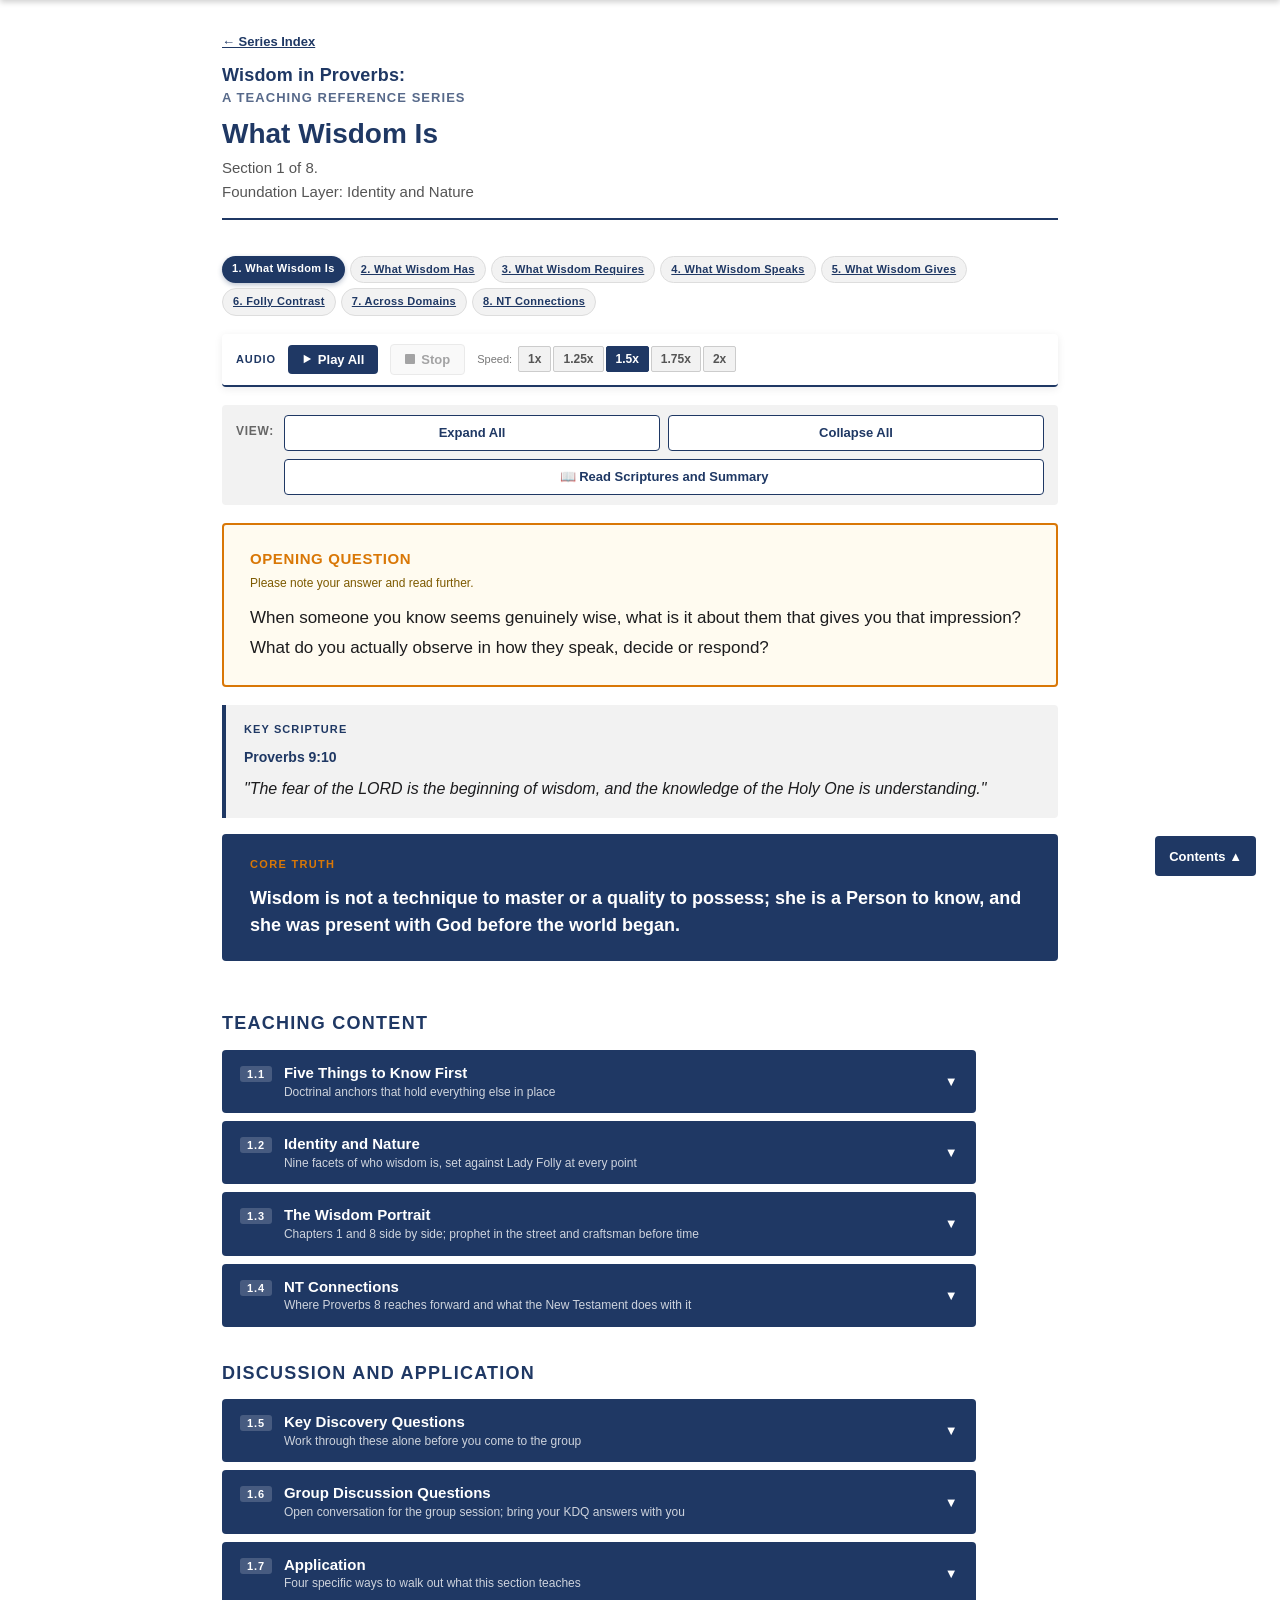
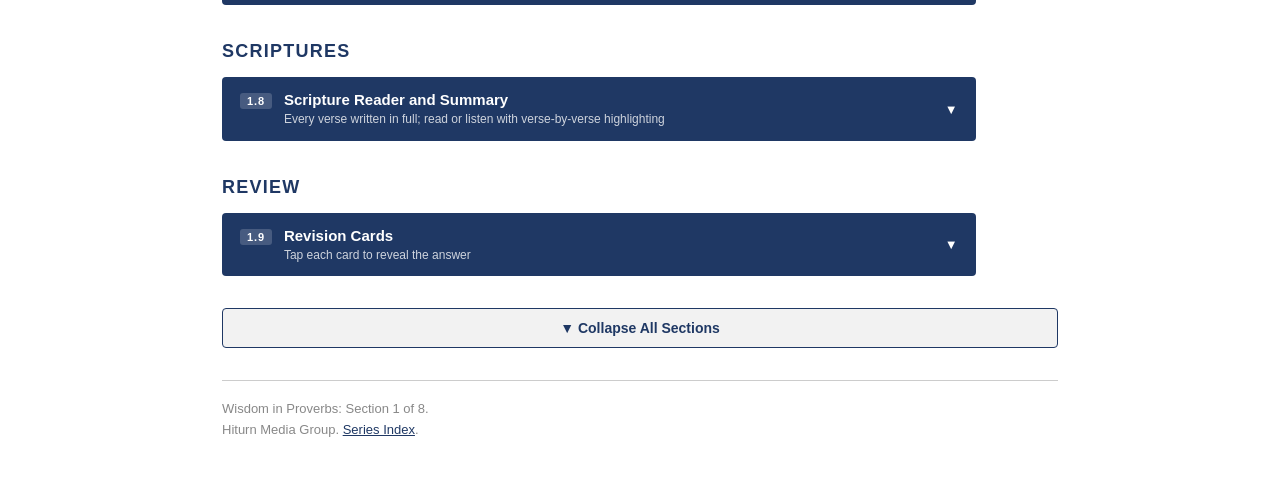
==== commit 3ca1c5c9: "Fix Play All audio and add 1.25x speed across all pages Start TTS synchronously from click to satisf" ====
--- a/wisdom-proverbs-s1-what-wisdom-is.html
+++ b/wisdom-proverbs-s1-what-wisdom-is.html
@@ -241,6 +241,7 @@
   .read-aloud-btn:hover { background: #2c54a0; }
   .read-aloud-btn:focus { outline: 2px solid #2c54a0; outline-offset: 2px; }
   .read-aloud-btn.stop { background: #8b0000; }
+  .read-aloud-btn.paused { background: #d97706; }
   .reading-counter { font-size: 12px; color: #888; display: none; }
   .reading-counter.visible { display: block; }
   .scripture-group-label { font-size: 14px; font-weight: 700; letter-spacing: 0.1em; text-transform: uppercase; color: #1F3864; border-bottom: 2px solid #1F3864; padding-bottom: 5px; margin: 22px 0 4px; }
@@ -374,6 +375,7 @@
 
 <!-- AUDIO PANEL -->
 <div class="audio-panel" role="region" aria-label="Audio controls">
+  <audio id="wip-media-anchor" playsinline loop preload="none" hidden aria-hidden="true"></audio>
   <div class="audio-inner">
     <span class="audio-label">Audio</span>
     <button class="audio-btn btn-play-all" id="btn-play-all" aria-label="Play all sections">
@@ -387,6 +389,7 @@
     <div class="audio-speed-group" aria-label="Playback speed">
       <span class="audio-speed-label">Speed:</span>
       <button class="audio-speed-btn" data-rate="1" aria-label="Normal speed">1x</button>
+      <button class="audio-speed-btn" data-rate="1.25" aria-label="1.25x speed">1.25x</button>
       <button class="audio-speed-btn active" data-rate="1.5" aria-label="1.5x speed">1.5x</button>
       <button class="audio-speed-btn" data-rate="1.75" aria-label="1.75x speed">1.75x</button>
       <button class="audio-speed-btn" data-rate="2" aria-label="2x speed">2x</button>
@@ -781,7 +784,7 @@
     </div>
     <div class="scripture-group-header">
       <span class="scripture-group-label">Proverbs</span>
-      <div class="read-aloud-controls" style="gap:12px;"><span class="reading-counter" id="reading-counter"></span><button class="read-aloud-btn" id="btn-read-aloud">&#9654; Read Aloud</button><div style="display:flex;align-items:center;gap:6px;"><label for="read-aloud-speed" style="font-size:12px;font-weight:700;color:#1F3864;text-transform:uppercase;letter-spacing:0.05em;white-space:nowrap;">Speed</label><select id="read-aloud-speed" aria-label="Read aloud speed" style="font-size:13px;border:1px solid #ccc;border-radius:4px;padding:4px 8px;background:#fff;color:#1c1c1e;"><option value="0.5">0.5x</option><option value="1.0">1.0x</option><option value="1.5" selected>1.5x</option><option value="1.75">1.75x</option><option value="2.0">2.0x</option></select></div></div>
+      <div class="read-aloud-controls" style="gap:12px;"><span class="reading-counter" id="reading-counter"></span><button class="read-aloud-btn" id="btn-read-aloud"><svg width="10" height="12" viewBox="0 0 12 12" fill="currentColor" aria-hidden="true"><polygon points="2,1 11,6 2,11"/></svg> Play Scriptures</button><div style="display:flex;align-items:center;gap:6px;"><label for="read-aloud-speed" style="font-size:12px;font-weight:700;color:#1F3864;text-transform:uppercase;letter-spacing:0.05em;white-space:nowrap;">Speed</label><select id="read-aloud-speed" aria-label="Read aloud speed" style="font-size:13px;border:1px solid #ccc;border-radius:4px;padding:4px 8px;background:#fff;color:#1c1c1e;"><option value="0.5">0.5x</option><option value="1.0">1.0x</option><option value="1.25">1.25x</option><option value="1.5" selected>1.5x</option><option value="1.75">1.75x</option><option value="2.0">2.0x</option></select></div></div>
     </div>
     <div class="scripture-entry"><div class="scripture-ref">Proverbs 1:7</div><div class="scripture-text" data-scripture>"The fear of the LORD is the beginning of knowledge, but fools despise wisdom and instruction."</div></div>
     <div class="scripture-entry"><div class="scripture-ref">Proverbs 1:20-21</div><div class="scripture-text" data-scripture>"Wisdom calls aloud outside; she raises her voice in the open squares. She cries out in the chief concourses, at the openings of the gates in the city she speaks her words:"</div></div>
@@ -968,12 +971,15 @@
   <button id="toc-toggle" aria-expanded="false">Contents &#9650;</button>
 </div>
 
+<script src="wip-tts.js"></script>
+<script src="wip-media-session.js"></script>
 <script>
 document.addEventListener('DOMContentLoaded', function () {
 
   /* -- AUDIO: Play All + per-section Listen -- */
   (function(){
     var synth = window.speechSynthesis;
+    if (window.WipTTS) WipTTS.prime(synth);
     var INTRO_TEXT = "Welcome to Section One: What Wisdom Is. Let's start with one question. What do you actually think wisdom is? Most of us have an answer. We think of experience. Age. Good judgment. Knowing the right thing to do. Proverbs has a different answer. Not a better version of what you already know. A different category altogether. In this section you will meet wisdom not as a quality to be developed, but as a person who was present before the world began. Before the oceans. Before the mountains. Before you. She was there. And she has been calling ever since. Section one is the foundation everything else stands on. It is my prayer that the God of our Lord Jesus Christ, the Father of glory, may give you the Spirit of wisdom and of revelation in the knowledge of him as you study to apply His preserved book of Wisdom.";
     var currentRate = 1.5;
     var allSections = [];
@@ -988,6 +994,7 @@
     var playAllBtn = document.getElementById('btn-play-all');
     var stopBtn    = document.getElementById('btn-stop-intro');
     var progressEl = document.getElementById('audio-progress');
+    var mediaSessionUI = { sync: function() {} };
 
     function getBodyText(unit) {
       var body = unit ? unit.querySelector('.acc-body') : null;
@@ -1045,28 +1052,33 @@
       }
 
       allSections.forEach(function(sec) {
-        if (!sec.listenBtn) return;
         if (currentSec === sec) {
-          sec.listenBtn.innerHTML = isPaused ? (I_PLAY + ' Resume') : (I_PAUSE + ' Pause');
-          sec.listenBtn.classList.add('btn-active');
+          var label = isPaused ? (I_PLAY + ' Resume') : (I_PAUSE + ' Pause');
+          if (sec.listenBtn) { sec.listenBtn.innerHTML = label; sec.listenBtn.classList.add('btn-active'); }
+          if (sec.bodyPlayBtn) { sec.bodyPlayBtn.innerHTML = label; sec.bodyPlayBtn.classList.add('btn-active'); }
           if (sec.unit) sec.unit.classList.add('section-playing');
         } else {
-          sec.listenBtn.innerHTML = I_PLAY + ' Listen';
-          sec.listenBtn.classList.remove('btn-active');
+          if (sec.listenBtn) { sec.listenBtn.innerHTML = I_PLAY + ' Listen'; sec.listenBtn.classList.remove('btn-active'); }
+          if (sec.bodyPlayBtn) { sec.bodyPlayBtn.innerHTML = I_PLAY + ' Play this section'; sec.bodyPlayBtn.classList.remove('btn-active'); }
           if (sec.unit) sec.unit.classList.remove('section-playing');
         }
       });
+      mediaSessionUI.sync();
     }
 
     function speakText(text, onEnd) {
-      synth.cancel();
       isPaused = false;
-      var u = new SpeechSynthesisUtterance(text);
-      u.lang = 'en-GB';
-      u.rate = currentRate;
-      u.onend = function() { if (onEnd) onEnd(); };
-      u.onerror = function(e) { if (e.error !== 'interrupted' && onEnd) onEnd(); };
-      synth.speak(u);
+      if (window.WipTTS) {
+        WipTTS.speak(synth, text, { rate: currentRate, onEnd: onEnd });
+      } else {
+        synth.cancel();
+        var u = new SpeechSynthesisUtterance(text);
+        u.lang = 'en-GB';
+        u.rate = currentRate;
+        u.onend = function() { if (onEnd) onEnd(); };
+        u.onerror = function(e) { if (e.error !== 'interrupted' && onEnd) onEnd(); };
+        synth.speak(u);
+      }
     }
 
     function openSection(unit) {
@@ -1095,6 +1107,20 @@
       currentSec = null;
       playAllIndex = 0;
       updateAllUI();
+    }
+
+    if (window.WipMediaSession) {
+      mediaSessionUI = WipMediaSession.bind({
+        isActive: function() { return !!currentSec; },
+        isPaused: function() { return isPaused; },
+        getMetadata: function() {
+          if (!currentSec) return null;
+          return { title: currentSec.title, artist: 'Hiturn Media Group', album: 'Wisdom in Proverbs' };
+        },
+        onPlay: function() { if (currentSec && isPaused) pauseResume(); },
+        onPause: function() { if (currentSec && !isPaused) pauseResume(); },
+        onStop: function() { stopAll(); }
+      });
     }
 
     function playSection(sec, onDone) {
@@ -1124,6 +1150,7 @@
         var accBtn = unit.querySelector('.acc-btn');
         if (!accBtn || unit.querySelector('.acc-head-row')) return;
 
+        // Wrap header button with listen button alongside it
         var wrapper = document.createElement('div');
         wrapper.className = 'acc-head-row';
         unit.insertBefore(wrapper, accBtn);
@@ -1136,16 +1163,44 @@
         listenBtn.innerHTML = I_PLAY + ' Listen';
         wrapper.appendChild(listenBtn);
 
-        if (sec) {
+        // Also inject a play button inside the acc-body (top, before content)
+        var body = unit.querySelector('.acc-body');
+        if (body && !body.querySelector('.body-play-btn')) {
+          var bodyPlayBtn = document.createElement('button');
+          bodyPlayBtn.className = 'body-play-btn';
+          bodyPlayBtn.innerHTML = I_PLAY + ' Play this section';
+          body.insertBefore(bodyPlayBtn, body.firstChild);
+          if (sec) {
+            (function(s, hBtn, bBtn) {
+              function handlePlay() {
+                if (currentSec === s) { pauseResume(); }
+                else {
+                  synth.cancel();
+                  playAllActive = false;
+                  isPaused = false;
+                  currentSec = null;
+                  playAllIndex = 0;
+                  playSection(s, function() { currentSec = null; updateAllUI(); });
+                }
+              }
+              hBtn.addEventListener('click', handlePlay);
+              bBtn.addEventListener('click', handlePlay);
+            })(sec, listenBtn, bodyPlayBtn);
+            sec.listenBtn = listenBtn;
+            sec.bodyPlayBtn = bodyPlayBtn;
+          }
+        } else if (sec) {
           sec.listenBtn = listenBtn;
           (function(s) {
             listenBtn.addEventListener('click', function() {
               if (currentSec === s) { pauseResume(); }
               else {
-                stopAll();
-                setTimeout(function() {
-                  playSection(s, function() { currentSec = null; updateAllUI(); });
-                }, 60);
+                synth.cancel();
+                playAllActive = false;
+                isPaused = false;
+                currentSec = null;
+                playAllIndex = 0;
+                playSection(s, function() { currentSec = null; updateAllUI(); });
               }
             });
           })(sec);
@@ -1161,8 +1216,12 @@
           } else if (playAllActive && isPaused) {
             pauseResume();
           } else {
-            stopAll();
-            setTimeout(function() { playAllActive = true; playAllIndex = 0; playNext(); }, 60);
+            synth.cancel();
+            playAllActive = true;
+            playAllIndex = 0;
+            isPaused = false;
+            currentSec = null;
+            playNext();
           }
         });
       }
@@ -1270,9 +1329,9 @@
   var reading=false,readBtn=document.getElementById('btn-read-aloud'),counter=document.getElementById('reading-counter');
   var entries=Array.from(document.querySelectorAll('.scripture-entry'));
   function clearHL(){entries.forEach(function(e){e.classList.remove('reading-active');});}
-  function stopReading(){window.speechSynthesis.cancel();reading=false;clearHL();readBtn.textContent='\u25b6 Read Aloud';readBtn.classList.remove('stop');counter.classList.remove('visible');}
+  var raIsPaused=false;var I_RA_PLAY='<svg width="10" height="12" viewBox="0 0 12 12" fill="currentColor" aria-hidden="true"><polygon points="2,1 11,6 2,11"/></svg>';var I_RA_PAUSE='<svg width="12" height="12" viewBox="0 0 12 12" fill="currentColor" aria-hidden="true"><rect x="1" y="1" width="4" height="10" rx="0.5"/><rect x="7" y="1" width="4" height="10" rx="0.5"/></svg>';function stopReading(){window.speechSynthesis.cancel();reading=false;raIsPaused=false;clearHL();readBtn.innerHTML=I_RA_PLAY+' Play Scriptures';readBtn.classList.remove('stop','paused');counter.classList.remove('visible');}
   function readEntry(idx){ if(!reading){stopReading();return;} if(idx>=entries.length){var _sum=document.getElementById('scripture-summary-block');if(_sum&&!_sum._wasRead){_sum._wasRead=true;_sum.classList.add('reading-active');_sum.scrollIntoView({behavior:'smooth',block:'nearest'});var _h=(_sum.querySelector('.wisdom-summary-heading')||{}).textContent||'';var _it=Array.from(_sum.querySelectorAll('li')).map(function(li,i){return (i+1)+'. '+li.textContent;}).join('. ');var _u=new SpeechSynthesisUtterance(_h+'. '+_it);_u.lang='en-GB';_u.rate=raSpeedSel?parseFloat(raSpeedSel.value):1.0;_u.onend=function(){_sum.classList.remove('reading-active');_sum._wasRead=false;stopReading();};window.speechSynthesis.speak(_u);}else{stopReading();}return;} clearHL();entries[idx].classList.add('reading-active');entries[idx].scrollIntoView({behavior:'smooth',block:'nearest'}); counter.textContent=(idx+1)+' / '+entries.length; var ref=(entries[idx].querySelector('.scripture-ref')||{}).textContent||''; var txt=(entries[idx].querySelector('[data-scripture]')||{}).textContent||''; var utt=new SpeechSynthesisUtterance(ref+'. '+txt); utt.lang='en-GB';utt.rate=raSpeedSel?parseFloat(raSpeedSel.value):1.0; utt.onend=function(){if(reading){setTimeout(function(){readEntry(idx+1);},900);}}; window.speechSynthesis.speak(utt); }
-  readBtn.addEventListener('click',function(){ if(!('speechSynthesis' in window)){alert('Read Aloud is not supported in this browser. Try Chrome or Safari.');return;} if(reading){stopReading();return;} reading=true;readBtn.textContent='\u25a0 Stop';readBtn.classList.add('stop');counter.classList.add('visible');readEntry(0); });
+  readBtn.addEventListener('click',function(){if(!('speechSynthesis' in window)){alert('Audio is not supported in this browser. Try Chrome or Edge.');return;}if(!reading && !raIsPaused){reading=true;raIsPaused=false;readBtn.innerHTML=I_RA_PAUSE+' Pause';readBtn.classList.add('stop');readBtn.classList.remove('paused');counter.classList.add('visible');readEntry(0);} else if(reading && !raIsPaused){window.speechSynthesis.pause();raIsPaused=true;reading=false;readBtn.innerHTML=I_RA_PLAY+' Resume';readBtn.classList.remove('stop');readBtn.classList.add('paused');} else if(raIsPaused){window.speechSynthesis.resume();raIsPaused=false;reading=true;readBtn.innerHTML=I_RA_PAUSE+' Pause';readBtn.classList.add('stop');readBtn.classList.remove('paused');}});
 
   /* TOC */
   var tocToggle=document.getElementById('toc-toggle'),tocMenu=document.getElementById('toc-menu');
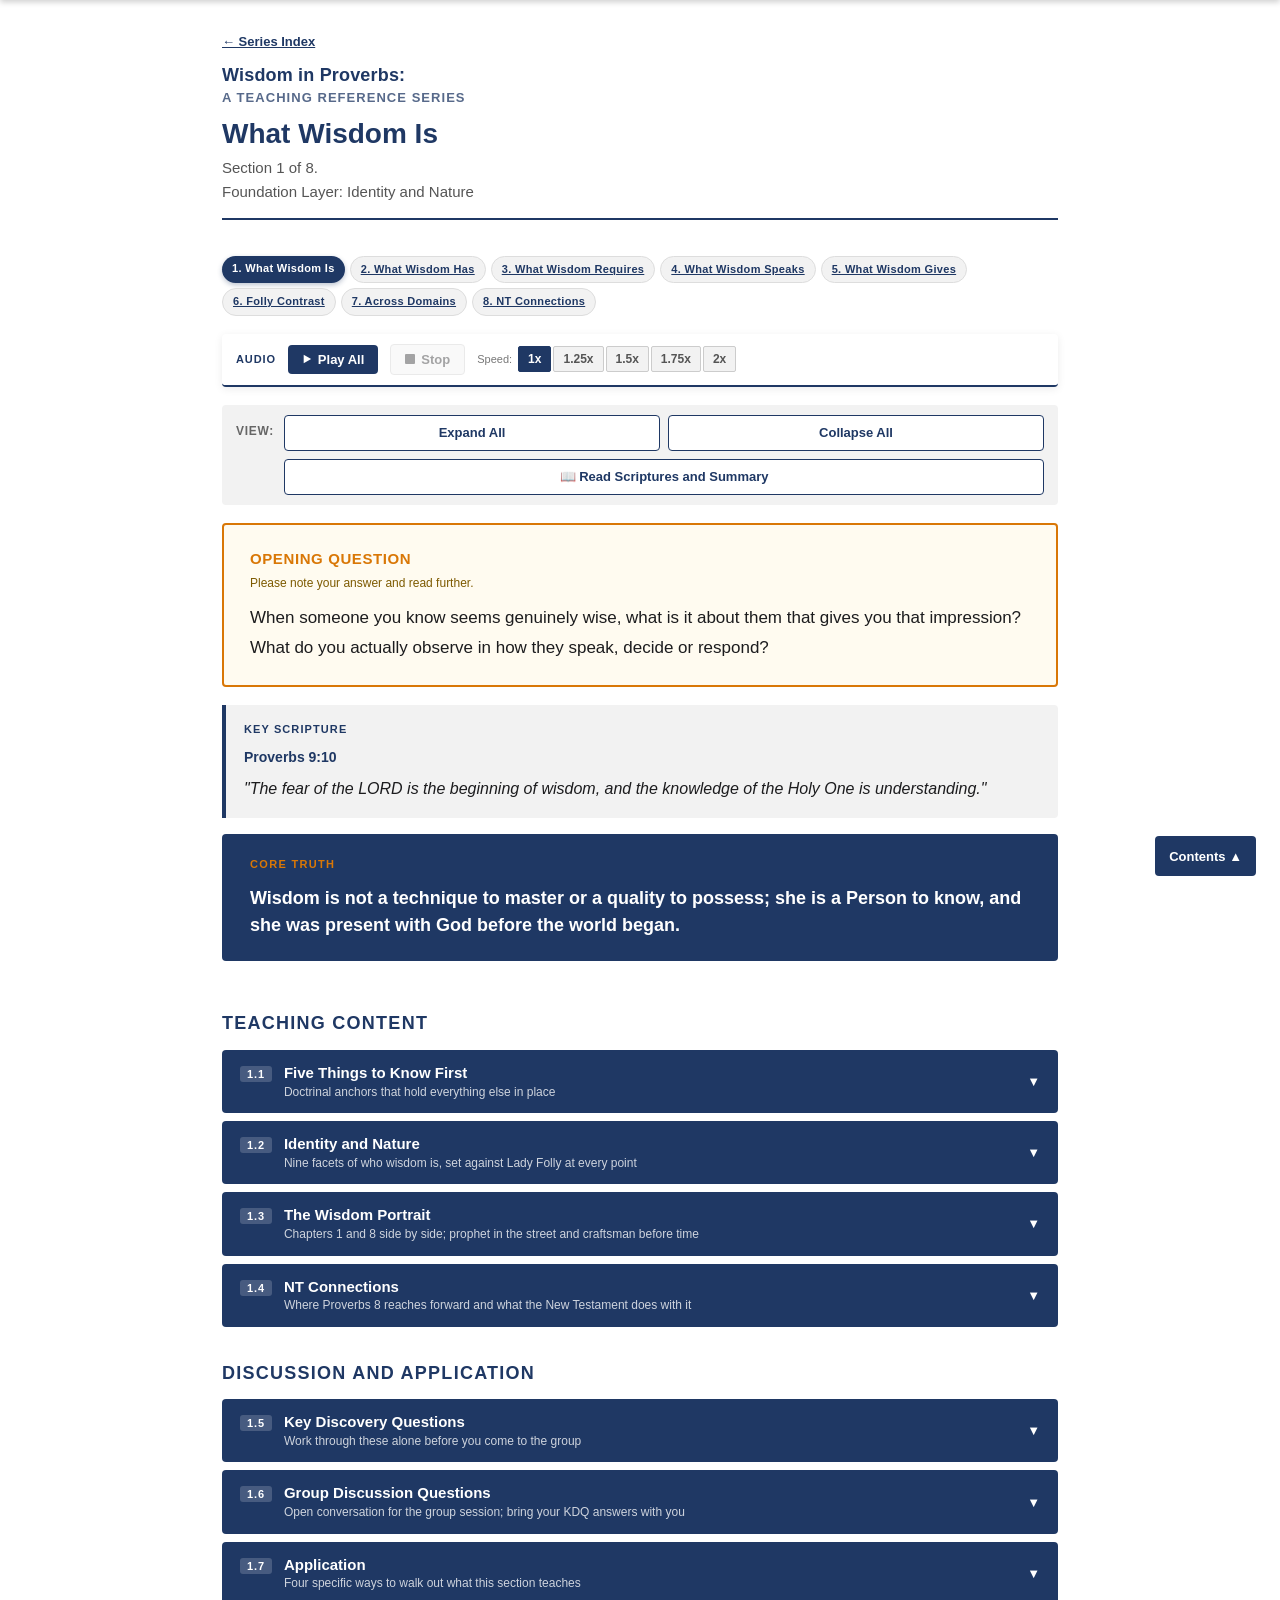
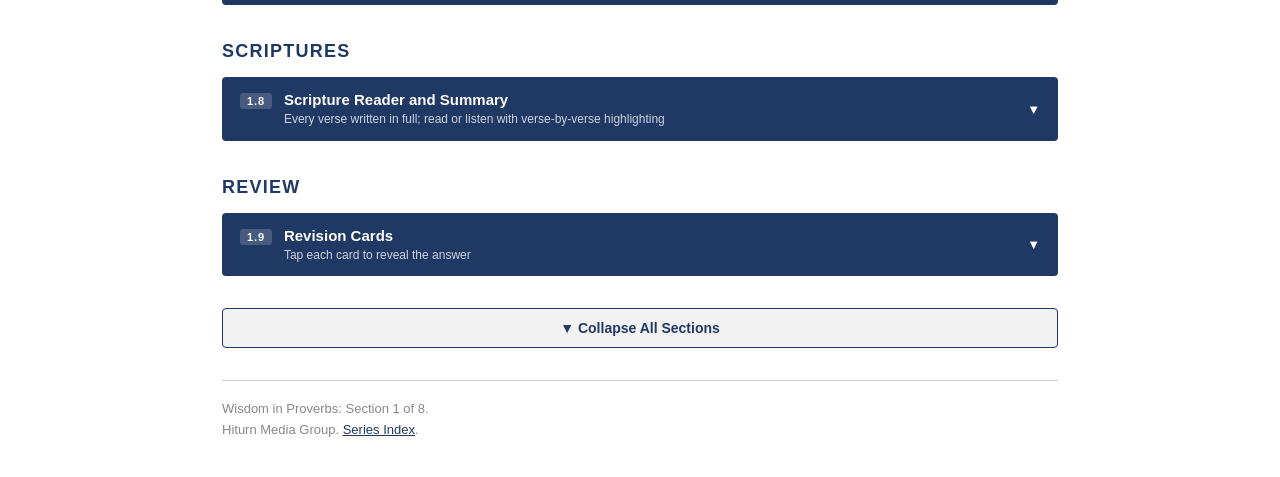
==== commit d52211ac: "Persist audio speed: index sets global default, pages can override Default playback speed is 1x. Ind" ====
--- a/wisdom-proverbs-s1-what-wisdom-is.html
+++ b/wisdom-proverbs-s1-what-wisdom-is.html
@@ -388,9 +388,9 @@
     </button>
     <div class="audio-speed-group" aria-label="Playback speed">
       <span class="audio-speed-label">Speed:</span>
-      <button class="audio-speed-btn" data-rate="1" aria-label="Normal speed">1x</button>
+      <button class="audio-speed-btn active" data-rate="1" aria-label="Normal speed">1x</button>
       <button class="audio-speed-btn" data-rate="1.25" aria-label="1.25x speed">1.25x</button>
-      <button class="audio-speed-btn active" data-rate="1.5" aria-label="1.5x speed">1.5x</button>
+      <button class="audio-speed-btn" data-rate="1.5" aria-label="1.5x speed">1.5x</button>
       <button class="audio-speed-btn" data-rate="1.75" aria-label="1.75x speed">1.75x</button>
       <button class="audio-speed-btn" data-rate="2" aria-label="2x speed">2x</button>
     </div>
@@ -784,7 +784,7 @@
     </div>
     <div class="scripture-group-header">
       <span class="scripture-group-label">Proverbs</span>
-      <div class="read-aloud-controls" style="gap:12px;"><span class="reading-counter" id="reading-counter"></span><button class="read-aloud-btn" id="btn-read-aloud"><svg width="10" height="12" viewBox="0 0 12 12" fill="currentColor" aria-hidden="true"><polygon points="2,1 11,6 2,11"/></svg> Play Scriptures</button><div style="display:flex;align-items:center;gap:6px;"><label for="read-aloud-speed" style="font-size:12px;font-weight:700;color:#1F3864;text-transform:uppercase;letter-spacing:0.05em;white-space:nowrap;">Speed</label><select id="read-aloud-speed" aria-label="Read aloud speed" style="font-size:13px;border:1px solid #ccc;border-radius:4px;padding:4px 8px;background:#fff;color:#1c1c1e;"><option value="0.5">0.5x</option><option value="1.0">1.0x</option><option value="1.25">1.25x</option><option value="1.5" selected>1.5x</option><option value="1.75">1.75x</option><option value="2.0">2.0x</option></select></div></div>
+      <div class="read-aloud-controls" style="gap:12px;"><span class="reading-counter" id="reading-counter"></span><button class="read-aloud-btn" id="btn-read-aloud"><svg width="10" height="12" viewBox="0 0 12 12" fill="currentColor" aria-hidden="true"><polygon points="2,1 11,6 2,11"/></svg> Play Scriptures</button><div style="display:flex;align-items:center;gap:6px;"><label for="read-aloud-speed" style="font-size:12px;font-weight:700;color:#1F3864;text-transform:uppercase;letter-spacing:0.05em;white-space:nowrap;">Speed</label><select id="read-aloud-speed" aria-label="Read aloud speed" style="font-size:13px;border:1px solid #ccc;border-radius:4px;padding:4px 8px;background:#fff;color:#1c1c1e;"><option value="0.5">0.5x</option><option value="1.0" selected>1.0x</option><option value="1.25">1.25x</option><option value="1.5">1.5x</option><option value="1.75">1.75x</option><option value="2.0">2.0x</option></select></div></div>
     </div>
     <div class="scripture-entry"><div class="scripture-ref">Proverbs 1:7</div><div class="scripture-text" data-scripture>"The fear of the LORD is the beginning of knowledge, but fools despise wisdom and instruction."</div></div>
     <div class="scripture-entry"><div class="scripture-ref">Proverbs 1:20-21</div><div class="scripture-text" data-scripture>"Wisdom calls aloud outside; she raises her voice in the open squares. She cries out in the chief concourses, at the openings of the gates in the city she speaks her words:"</div></div>
@@ -971,6 +971,7 @@
   <button id="toc-toggle" aria-expanded="false">Contents &#9650;</button>
 </div>
 
+<script src="wip-audio-speed.js"></script>
 <script src="wip-tts.js"></script>
 <script src="wip-media-session.js"></script>
 <script>
@@ -981,7 +982,7 @@
     var synth = window.speechSynthesis;
     if (window.WipTTS) WipTTS.prime(synth);
     var INTRO_TEXT = "Welcome to Section One: What Wisdom Is. Let's start with one question. What do you actually think wisdom is? Most of us have an answer. We think of experience. Age. Good judgment. Knowing the right thing to do. Proverbs has a different answer. Not a better version of what you already know. A different category altogether. In this section you will meet wisdom not as a quality to be developed, but as a person who was present before the world began. Before the oceans. Before the mountains. Before you. She was there. And she has been calling ever since. Section one is the foundation everything else stands on. It is my prayer that the God of our Lord Jesus Christ, the Father of glory, may give you the Spirit of wisdom and of revelation in the knowledge of him as you study to apply His preserved book of Wisdom.";
-    var currentRate = 1.5;
+    var currentRate = 1;
     var allSections = [];
     var currentSec = null;
     var playAllActive = false;
@@ -1230,14 +1231,19 @@
         stopBtn.addEventListener('click', function() { stopAll(); });
       }
 
-      document.querySelectorAll('.audio-speed-btn').forEach(function(btn) {
-        btn.addEventListener('click', function() {
-          document.querySelectorAll('.audio-speed-btn').forEach(function(b) { b.classList.remove('active'); });
-          btn.classList.add('active');
-          currentRate = parseFloat(btn.dataset.rate);
+      if (window.WipAudioSpeed) {
+        WipAudioSpeed.wirePanel({
+          setRate: function(r) { currentRate = r; }
         });
-      });
-    }
+      } else {
+        document.querySelectorAll('.audio-speed-btn').forEach(function(btn) {
+          btn.addEventListener('click', function() {
+            document.querySelectorAll('.audio-speed-btn').forEach(function(b) { b.classList.remove('active'); });
+            btn.classList.add('active');
+            currentRate = parseFloat(btn.dataset.rate);
+          });
+        });
+      }
 
     if (!window.speechSynthesis) {
       var inner = document.querySelector('.audio-inner');
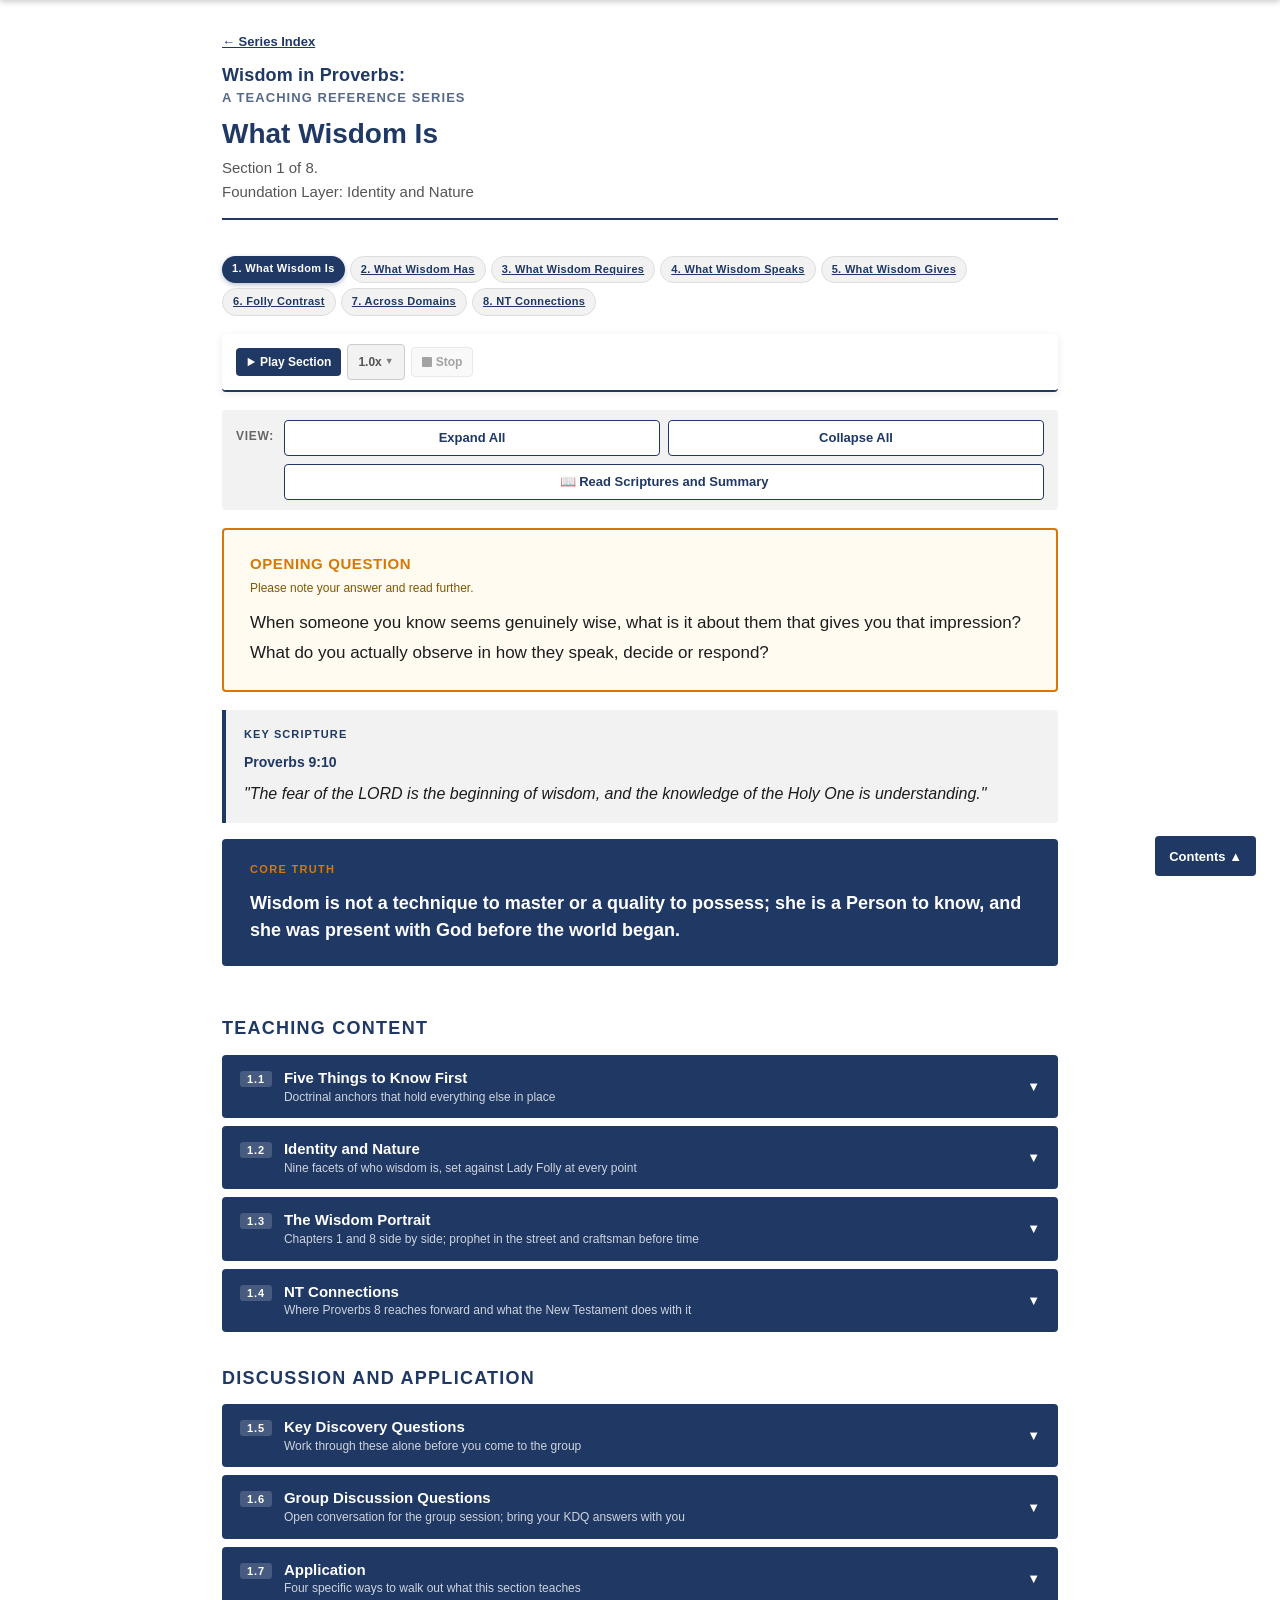
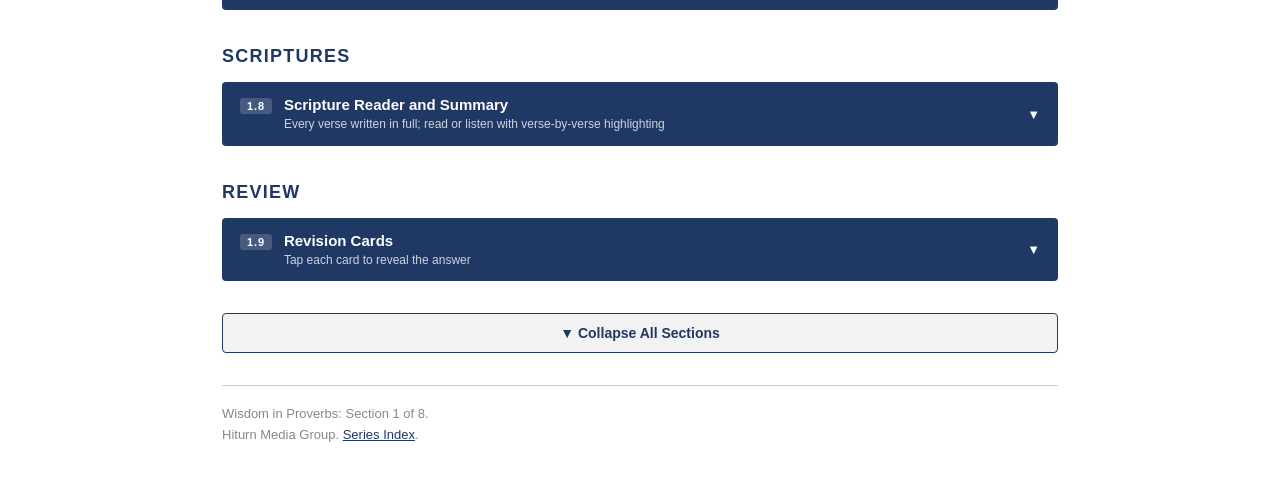
==== commit e494d021: "Replace page audio with standard Play row and per-block controls. Unifies index and section pages on" ====
--- a/wisdom-proverbs-s1-what-wisdom-is.html
+++ b/wisdom-proverbs-s1-what-wisdom-is.html
@@ -287,44 +287,18 @@
   #toc-menu a:hover { background: #2c54a0; }
   .toc-divider { font-size: 10px; font-weight: 700; letter-spacing: 0.1em; text-transform: uppercase; color: rgba(255,255,255,0.45); padding: 8px 14px 3px; }
 
-  /* ── AUDIO PANEL ── */
+    /* -- AUDIO PANEL -- */
   .audio-panel { background: #ffffff; border-bottom: 2px solid #1F3864; padding: 10px 14px; margin: 0 0 18px; box-shadow: 0 2px 8px rgba(0,0,0,0.08); border-radius: 4px; }
-  .audio-inner { display: flex; flex-wrap: wrap; align-items: center; gap: 8px 12px; }
-  .audio-label { font-size: 11px; font-weight: 700; color: #1F3864; text-transform: uppercase; letter-spacing: 0.08em; flex-shrink: 0; }
+  .audio-inner { display: flex; align-items: center; }
   .audio-btn { display: inline-flex; align-items: center; gap: 6px; font-family: Arial, Helvetica, sans-serif; font-size: 13px; font-weight: 700; padding: 7px 14px; border-radius: 4px; border: none; cursor: pointer; transition: background 0.15s; }
   .audio-btn:focus { outline: 2px solid #d97706; outline-offset: 2px; }
-  .btn-play-all { background: #1F3864; color: #ffffff; }
-  .btn-play-all:hover { background: #2c54a0; }
-  .btn-play-all.paused { background: #d97706; }
-  .btn-play-all.paused:hover { background: #b45309; }
-  .btn-stop-intro { background: #f2f2f2; color: #1c1c1e; border: 1px solid #cccccc; }
-  .btn-stop-intro:hover:not(:disabled) { background: #e0e0e0; }
-  .btn-stop-intro:disabled { opacity: 0.4; cursor: default; }
-  .audio-speed-group { display: flex; gap: 2px; align-items: center; }
-  .audio-speed-label { font-size: 11px; color: #777; margin-right: 4px; }
-  .audio-speed-btn { font-family: Arial, Helvetica, sans-serif; font-size: 12px; font-weight: 700; padding: 5px 9px; border: 1px solid #cccccc; background: #f2f2f2; color: #555; cursor: pointer; border-radius: 2px; transition: background 0.1s; }
-  .audio-speed-btn:hover { background: #e0e0e0; }
-  .audio-speed-btn.active { background: #1F3864; color: #ffffff; border-color: #1F3864; }
-  .audio-speed-btn:focus { outline: 2px solid #d97706; outline-offset: 1px; }
-  .audio-progress { font-size: 12px; color: #888; margin-left: auto; white-space: nowrap; }
+
+
 
   /* ── FOOTER ── */
   .page-footer { font-size: 13px; color: #888; border-top: 1px solid #cccccc; padding: 18px 0 36px; margin-top: 32px; }
 
 
-  /* -- PER-SECTION LISTEN BUTTONS -- */
-  .acc-head-row { display: flex; gap: 6px; align-items: stretch; margin-bottom: 2px; }
-  .acc-head-row .acc-btn { flex: 1; margin-bottom: 0; }
-  .acc-listen-btn { display: inline-flex; align-items: center; justify-content: center; gap: 5px;
-    background: rgba(255,255,255,0.15); color: #ffffff; border: 1.5px solid rgba(255,255,255,0.35);
-    border-radius: 4px; padding: 0 12px; font-family: Arial, Helvetica, sans-serif;
-    font-size: 12px; font-weight: 700; cursor: pointer; white-space: nowrap;
-    flex-shrink: 0; transition: background 0.15s; min-height: 52px; min-width: 72px; }
-  .acc-listen-btn:hover { background: rgba(255,255,255,0.28); }
-  .acc-listen-btn.btn-active { background: #d97706; border-color: #d97706; }
-  .acc-listen-btn:focus { outline: 2px solid #d97706; outline-offset: 2px; }
-  .acc-unit.section-playing .acc-head-row { box-shadow: 0 0 0 3px #d97706; border-radius: 4px; }
-  .btn-play-all.paused { background: #d97706; }
 
   /* ── PRINT ── */
   @media print {
@@ -338,6 +312,7 @@
 
 
 </style>
+<link rel="stylesheet" href="wip-page-audio.css">
 </head>
 <body>
 
@@ -376,25 +351,27 @@
 <!-- AUDIO PANEL -->
 <div class="audio-panel" role="region" aria-label="Audio controls">
   <audio id="wip-media-anchor" playsinline loop preload="none" hidden aria-hidden="true"></audio>
-  <div class="audio-inner">
-    <span class="audio-label">Audio</span>
-    <button class="audio-btn btn-play-all" id="btn-play-all" aria-label="Play all sections">
+  <div class="audio-inner audio-row">
+    <button class="audio-btn btn-play-main" id="btn-play-main" type="button" aria-label="Play Section">
       <svg width="10" height="12" viewBox="0 0 12 12" fill="currentColor" aria-hidden="true"><polygon points="2,1 11,6 2,11"/></svg>
-      Play All
+      Play Section
     </button>
-    <button class="audio-btn btn-stop-intro" id="btn-stop-intro" aria-label="Stop playback" disabled>
+    <div class="audio-speed-dropdown" id="audio-speed-dropdown">
+      <button type="button" class="audio-speed-drop-btn" id="audio-speed-drop-btn" aria-haspopup="listbox" aria-expanded="false" aria-label="Playback speed">
+        <span class="audio-speed-face" id="audio-speed-face">1.0x</span><span class="audio-speed-caret" aria-hidden="true">&#9660;</span>
+      </button>
+      <ul class="audio-speed-menu" id="audio-speed-menu" role="listbox" tabindex="-1" hidden>
+        <li role="option" data-rate="1" aria-selected="true">1.0x</li>
+        <li role="option" data-rate="1.25">1.25x</li>
+        <li role="option" data-rate="1.5">1.5x</li>
+        <li role="option" data-rate="1.75">1.75x</li>
+        <li role="option" data-rate="2">2.0x</li>
+      </ul>
+    </div>
+    <button class="audio-btn btn-stop" id="btn-stop-main" type="button" aria-label="Stop playback" disabled>
       <svg width="10" height="10" viewBox="0 0 10 10" fill="currentColor" aria-hidden="true"><rect width="10" height="10" rx="1"/></svg>
       Stop
     </button>
-    <div class="audio-speed-group" aria-label="Playback speed">
-      <span class="audio-speed-label">Speed:</span>
-      <button class="audio-speed-btn active" data-rate="1" aria-label="Normal speed">1x</button>
-      <button class="audio-speed-btn" data-rate="1.25" aria-label="1.25x speed">1.25x</button>
-      <button class="audio-speed-btn" data-rate="1.5" aria-label="1.5x speed">1.5x</button>
-      <button class="audio-speed-btn" data-rate="1.75" aria-label="1.75x speed">1.75x</button>
-      <button class="audio-speed-btn" data-rate="2" aria-label="2x speed">2x</button>
-    </div>
-    <span class="audio-progress" id="audio-progress" aria-live="polite"></span>
   </div>
 </div>
 <!-- UTILITY BAR -->
@@ -974,293 +951,9 @@
 <script src="wip-audio-speed.js"></script>
 <script src="wip-tts.js"></script>
 <script src="wip-media-session.js"></script>
+<script src="wip-page-audio.js"></script>
 <script>
 document.addEventListener('DOMContentLoaded', function () {
-
-  /* -- AUDIO: Play All + per-section Listen -- */
-  (function(){
-    var synth = window.speechSynthesis;
-    if (window.WipTTS) WipTTS.prime(synth);
-    var INTRO_TEXT = "Welcome to Section One: What Wisdom Is. Let's start with one question. What do you actually think wisdom is? Most of us have an answer. We think of experience. Age. Good judgment. Knowing the right thing to do. Proverbs has a different answer. Not a better version of what you already know. A different category altogether. In this section you will meet wisdom not as a quality to be developed, but as a person who was present before the world began. Before the oceans. Before the mountains. Before you. She was there. And she has been calling ever since. Section one is the foundation everything else stands on. It is my prayer that the God of our Lord Jesus Christ, the Father of glory, may give you the Spirit of wisdom and of revelation in the knowledge of him as you study to apply His preserved book of Wisdom.";
-    var currentRate = 1;
-    var allSections = [];
-    var currentSec = null;
-    var playAllActive = false;
-    var playAllIndex = 0;
-    var isPaused = false;
-
-    var I_PLAY  = '<svg width="10" height="12" viewBox="0 0 12 12" fill="currentColor" aria-hidden="true"><polygon points="2,1 11,6 2,11"/></svg>';
-    var I_PAUSE = '<svg width="12" height="12" viewBox="0 0 12 12" fill="currentColor" aria-hidden="true"><rect x="1" y="1" width="4" height="10" rx="0.5"/><rect x="7" y="1" width="4" height="10" rx="0.5"/></svg>';
-
-    var playAllBtn = document.getElementById('btn-play-all');
-    var stopBtn    = document.getElementById('btn-stop-intro');
-    var progressEl = document.getElementById('audio-progress');
-    var mediaSessionUI = { sync: function() {} };
-
-    function getBodyText(unit) {
-      var body = unit ? unit.querySelector('.acc-body') : null;
-      if (!body) return '';
-      var clone = body.cloneNode(true);
-      clone.querySelectorAll('button, select, input, .acc-body-footer, .answers-toolbar, .answers-note, .read-aloud-controls, .flashcard-back, .flashcard-hint').forEach(function(el) { el.remove(); });
-      var txt = (clone.textContent || clone.innerText || '').replace(/\s+/g, ' ').trim();
-      return txt.length > 4000 ? txt.substring(0, 4000) + '.' : txt;
-    }
-
-    function buildSections() {
-      allSections = [{ title: 'Introduction', getText: function() { return INTRO_TEXT; }, unit: null, listenBtn: null }];
-      document.querySelectorAll('.acc-unit').forEach(function(unit) {
-        var titleEl = unit.querySelector('.acc-title');
-        var t = titleEl ? titleEl.textContent.trim() : 'Section';
-        (function(u, title) {
-          allSections.push({ title: title, getText: function() { return getBodyText(u); }, unit: u, listenBtn: null });
-        })(unit, t);
-      });
-    }
-
-    function updateAllUI() {
-      var isActive = !!currentSec;
-      if (stopBtn) stopBtn.disabled = !isActive;
-
-      if (playAllBtn) {
-        if (!isActive) {
-          playAllBtn.innerHTML = I_PLAY + ' Play All';
-          playAllBtn.classList.remove('paused');
-          playAllBtn.setAttribute('aria-label', 'Play all sections');
-        } else if (playAllActive && !isPaused) {
-          playAllBtn.innerHTML = I_PAUSE + ' Pause';
-          playAllBtn.classList.remove('paused');
-          playAllBtn.setAttribute('aria-label', 'Pause');
-        } else if (playAllActive && isPaused) {
-          playAllBtn.innerHTML = I_PLAY + ' Resume';
-          playAllBtn.classList.add('paused');
-          playAllBtn.setAttribute('aria-label', 'Resume');
-        } else {
-          playAllBtn.innerHTML = I_PLAY + ' Play All';
-          playAllBtn.classList.remove('paused');
-          playAllBtn.setAttribute('aria-label', 'Play all sections');
-        }
-      }
-
-      if (progressEl) {
-        if (!isActive) { progressEl.textContent = ''; }
-        else {
-          var idx = allSections.indexOf(currentSec);
-          var base = playAllActive
-            ? (idx + 1) + ' of ' + allSections.length
-            : currentSec.title;
-          progressEl.textContent = isPaused ? 'Paused: ' + base : 'Playing: ' + base;
-        }
-      }
-
-      allSections.forEach(function(sec) {
-        if (currentSec === sec) {
-          var label = isPaused ? (I_PLAY + ' Resume') : (I_PAUSE + ' Pause');
-          if (sec.listenBtn) { sec.listenBtn.innerHTML = label; sec.listenBtn.classList.add('btn-active'); }
-          if (sec.bodyPlayBtn) { sec.bodyPlayBtn.innerHTML = label; sec.bodyPlayBtn.classList.add('btn-active'); }
-          if (sec.unit) sec.unit.classList.add('section-playing');
-        } else {
-          if (sec.listenBtn) { sec.listenBtn.innerHTML = I_PLAY + ' Listen'; sec.listenBtn.classList.remove('btn-active'); }
-          if (sec.bodyPlayBtn) { sec.bodyPlayBtn.innerHTML = I_PLAY + ' Play this section'; sec.bodyPlayBtn.classList.remove('btn-active'); }
-          if (sec.unit) sec.unit.classList.remove('section-playing');
-        }
-      });
-      mediaSessionUI.sync();
-    }
-
-    function speakText(text, onEnd) {
-      isPaused = false;
-      if (window.WipTTS) {
-        WipTTS.speak(synth, text, { rate: currentRate, onEnd: onEnd });
-      } else {
-        synth.cancel();
-        var u = new SpeechSynthesisUtterance(text);
-        u.lang = 'en-GB';
-        u.rate = currentRate;
-        u.onend = function() { if (onEnd) onEnd(); };
-        u.onerror = function(e) { if (e.error !== 'interrupted' && onEnd) onEnd(); };
-        synth.speak(u);
-      }
-    }
-
-    function openSection(unit) {
-      if (!unit) return;
-      var btn = unit.querySelector('.acc-btn');
-      var bodyId = btn ? btn.getAttribute('aria-controls') : null;
-      if (!bodyId) return;
-      var body = document.getElementById(bodyId);
-      if (body && !body.classList.contains('open')) {
-        body.classList.add('open');
-        if (btn) btn.setAttribute('aria-expanded', 'true');
-      }
-    }
-
-    function pauseResume() {
-      if (!currentSec) return;
-      if (isPaused) { synth.resume(); isPaused = false; }
-      else { synth.pause(); isPaused = true; }
-      updateAllUI();
-    }
-
-    function stopAll() {
-      synth.cancel();
-      playAllActive = false;
-      isPaused = false;
-      currentSec = null;
-      playAllIndex = 0;
-      updateAllUI();
-    }
-
-    if (window.WipMediaSession) {
-      mediaSessionUI = WipMediaSession.bind({
-        isActive: function() { return !!currentSec; },
-        isPaused: function() { return isPaused; },
-        getMetadata: function() {
-          if (!currentSec) return null;
-          return { title: currentSec.title, artist: 'Hiturn Media Group', album: 'Wisdom in Proverbs' };
-        },
-        onPlay: function() { if (currentSec && isPaused) pauseResume(); },
-        onPause: function() { if (currentSec && !isPaused) pauseResume(); },
-        onStop: function() { stopAll(); }
-      });
-    }
-
-    function playSection(sec, onDone) {
-      currentSec = sec;
-      if (sec.unit) {
-        openSection(sec.unit);
-        setTimeout(function() { sec.unit.scrollIntoView({ behavior: 'smooth', block: 'nearest' }); }, 80);
-      }
-      updateAllUI();
-      speakText(sec.getText(), function() {
-        if (!playAllActive) { currentSec = null; updateAllUI(); }
-        if (onDone) onDone();
-      });
-    }
-
-    function playNext() {
-      if (!playAllActive || playAllIndex >= allSections.length) { stopAll(); return; }
-      var sec = allSections[playAllIndex];
-      playAllIndex++;
-      playSection(sec, function() {
-        if (playAllActive && !isPaused) setTimeout(playNext, 600);
-      });
-    }
-
-    function injectListenButtons() {
-      document.querySelectorAll('.acc-unit').forEach(function(unit, i) {
-        var accBtn = unit.querySelector('.acc-btn');
-        if (!accBtn || unit.querySelector('.acc-head-row')) return;
-
-        // Wrap header button with listen button alongside it
-        var wrapper = document.createElement('div');
-        wrapper.className = 'acc-head-row';
-        unit.insertBefore(wrapper, accBtn);
-        wrapper.appendChild(accBtn);
-
-        var listenBtn = document.createElement('button');
-        listenBtn.className = 'acc-listen-btn';
-        var sec = allSections[i + 1];
-        listenBtn.setAttribute('aria-label', 'Listen to ' + (sec ? sec.title : 'section'));
-        listenBtn.innerHTML = I_PLAY + ' Listen';
-        wrapper.appendChild(listenBtn);
-
-        // Also inject a play button inside the acc-body (top, before content)
-        var body = unit.querySelector('.acc-body');
-        if (body && !body.querySelector('.body-play-btn')) {
-          var bodyPlayBtn = document.createElement('button');
-          bodyPlayBtn.className = 'body-play-btn';
-          bodyPlayBtn.innerHTML = I_PLAY + ' Play this section';
-          body.insertBefore(bodyPlayBtn, body.firstChild);
-          if (sec) {
-            (function(s, hBtn, bBtn) {
-              function handlePlay() {
-                if (currentSec === s) { pauseResume(); }
-                else {
-                  synth.cancel();
-                  playAllActive = false;
-                  isPaused = false;
-                  currentSec = null;
-                  playAllIndex = 0;
-                  playSection(s, function() { currentSec = null; updateAllUI(); });
-                }
-              }
-              hBtn.addEventListener('click', handlePlay);
-              bBtn.addEventListener('click', handlePlay);
-            })(sec, listenBtn, bodyPlayBtn);
-            sec.listenBtn = listenBtn;
-            sec.bodyPlayBtn = bodyPlayBtn;
-          }
-        } else if (sec) {
-          sec.listenBtn = listenBtn;
-          (function(s) {
-            listenBtn.addEventListener('click', function() {
-              if (currentSec === s) { pauseResume(); }
-              else {
-                synth.cancel();
-                playAllActive = false;
-                isPaused = false;
-                currentSec = null;
-                playAllIndex = 0;
-                playSection(s, function() { currentSec = null; updateAllUI(); });
-              }
-            });
-          })(sec);
-        }
-      });
-    }
-
-    function initControls() {
-      if (playAllBtn) {
-        playAllBtn.addEventListener('click', function() {
-          if (playAllActive && !isPaused) {
-            pauseResume();
-          } else if (playAllActive && isPaused) {
-            pauseResume();
-          } else {
-            synth.cancel();
-            playAllActive = true;
-            playAllIndex = 0;
-            isPaused = false;
-            currentSec = null;
-            playNext();
-          }
-        });
-      }
-
-      if (stopBtn) {
-        stopBtn.addEventListener('click', function() { stopAll(); });
-      }
-
-      if (window.WipAudioSpeed) {
-        WipAudioSpeed.wirePanel({
-          setRate: function(r) { currentRate = r; }
-        });
-      } else {
-        document.querySelectorAll('.audio-speed-btn').forEach(function(btn) {
-          btn.addEventListener('click', function() {
-            document.querySelectorAll('.audio-speed-btn').forEach(function(b) { b.classList.remove('active'); });
-            btn.classList.add('active');
-            currentRate = parseFloat(btn.dataset.rate);
-          });
-        });
-      }
-
-    if (!window.speechSynthesis) {
-      var inner = document.querySelector('.audio-inner');
-      if (inner) {
-        var note = document.createElement('p');
-        note.style.cssText = 'font-size:12px;color:#8b0000;margin:0 0 0 auto;';
-        note.textContent = 'Audio not supported. Try Chrome or Edge.';
-        inner.appendChild(note);
-      }
-      return;
-    }
-
-    buildSections();
-    injectListenButtons();
-    initControls();
-    updateAllUI();
-  })();
 
   var allBodies = ['body-crib','body-identity','body-portrait','body-nt','body-kdq','body-gdq','body-app','body-scripture','body-revision'];
 
--- a/wip-page-audio.css
+++ b/wip-page-audio.css
@@ -0,0 +1,104 @@
+/* Wisdom in Proverbs — standard page-level audio row + per-block Play Block */
+.audio-inner.audio-row {
+  display: flex;
+  flex-wrap: nowrap;
+  align-items: center;
+  gap: 6px;
+  min-width: 0;
+}
+.audio-row .audio-btn {
+  flex-shrink: 0;
+  padding: 7px 10px;
+  font-size: 12px;
+  gap: 4px;
+  white-space: nowrap;
+}
+.audio-row .btn-play-main { background: #1F3864; color: #ffffff; }
+.audio-row .btn-play-main:hover { background: #2c54a0; }
+.audio-row .btn-play-main.playing { background: #2c54a0; }
+.audio-row .btn-stop {
+  background: #f2f2f2;
+  color: #1c1c1e;
+  border: 1px solid #cccccc;
+}
+.audio-row .btn-stop:hover:not(:disabled) { background: #e0e0e0; }
+.audio-row .btn-stop:disabled { opacity: 0.4; cursor: default; }
+@media (max-width: 380px) {
+  .audio-panel { padding: 8px 10px; }
+  .audio-inner.audio-row { gap: 4px; }
+  .audio-row .audio-btn { padding: 7px 8px; font-size: 11px; }
+  .audio-speed-drop-btn { padding: 7px 8px !important; font-size: 11px !important; }
+}
+.audio-speed-dropdown { position: relative; flex-shrink: 0; }
+.audio-speed-drop-btn {
+  display: inline-flex;
+  align-items: center;
+  gap: 3px;
+  font-family: Arial, Helvetica, sans-serif;
+  font-size: 12px;
+  font-weight: 700;
+  padding: 7px 10px;
+  border: 1px solid #cccccc;
+  background: #f2f2f2;
+  color: #555;
+  border-radius: 4px;
+  cursor: pointer;
+  white-space: nowrap;
+  min-height: 36px;
+  line-height: 1;
+}
+.audio-speed-drop-btn:hover { background: #e0e0e0; }
+.audio-speed-drop-btn:focus { outline: 2px solid #d97706; outline-offset: 2px; }
+.audio-speed-caret { font-size: 9px; opacity: 0.75; }
+.audio-speed-menu {
+  position: absolute;
+  top: 100%;
+  left: 0;
+  z-index: 200;
+  margin: 2px 0 0;
+  padding: 4px 0;
+  list-style: none;
+  background: #ffffff;
+  border: 1px solid #cccccc;
+  border-radius: 4px;
+  box-shadow: 0 4px 12px rgba(0, 0, 0, 0.12);
+  min-width: 100%;
+}
+.audio-speed-menu[hidden] { display: none; }
+.audio-speed-menu li {
+  padding: 8px 12px;
+  font-size: 12px;
+  font-weight: 700;
+  cursor: pointer;
+  white-space: nowrap;
+  color: #1c1c1e;
+}
+.audio-speed-menu li:hover,
+.audio-speed-menu li[aria-selected="true"] {
+  background: #1F3864;
+  color: #ffffff;
+}
+.block-play-btn {
+  display: none;
+  align-items: center;
+  gap: 5px;
+  background: #1F3864;
+  color: #ffffff;
+  border: none;
+  border-radius: 4px;
+  padding: 6px 12px;
+  margin: 0 0 14px;
+  font-family: Arial, Helvetica, sans-serif;
+  font-size: 12px;
+  font-weight: 700;
+  cursor: pointer;
+  transition: background 0.15s;
+  min-height: 34px;
+}
+.block-play-btn:hover { background: #2c54a0; }
+.block-play-btn:focus { outline: 2px solid #d97706; outline-offset: 2px; }
+.block-play-btn.playing { background: #d97706; }
+.acc-body.open > .block-play-btn { display: inline-flex; }
+@media print {
+  .block-play-btn { display: none !important; }
+}
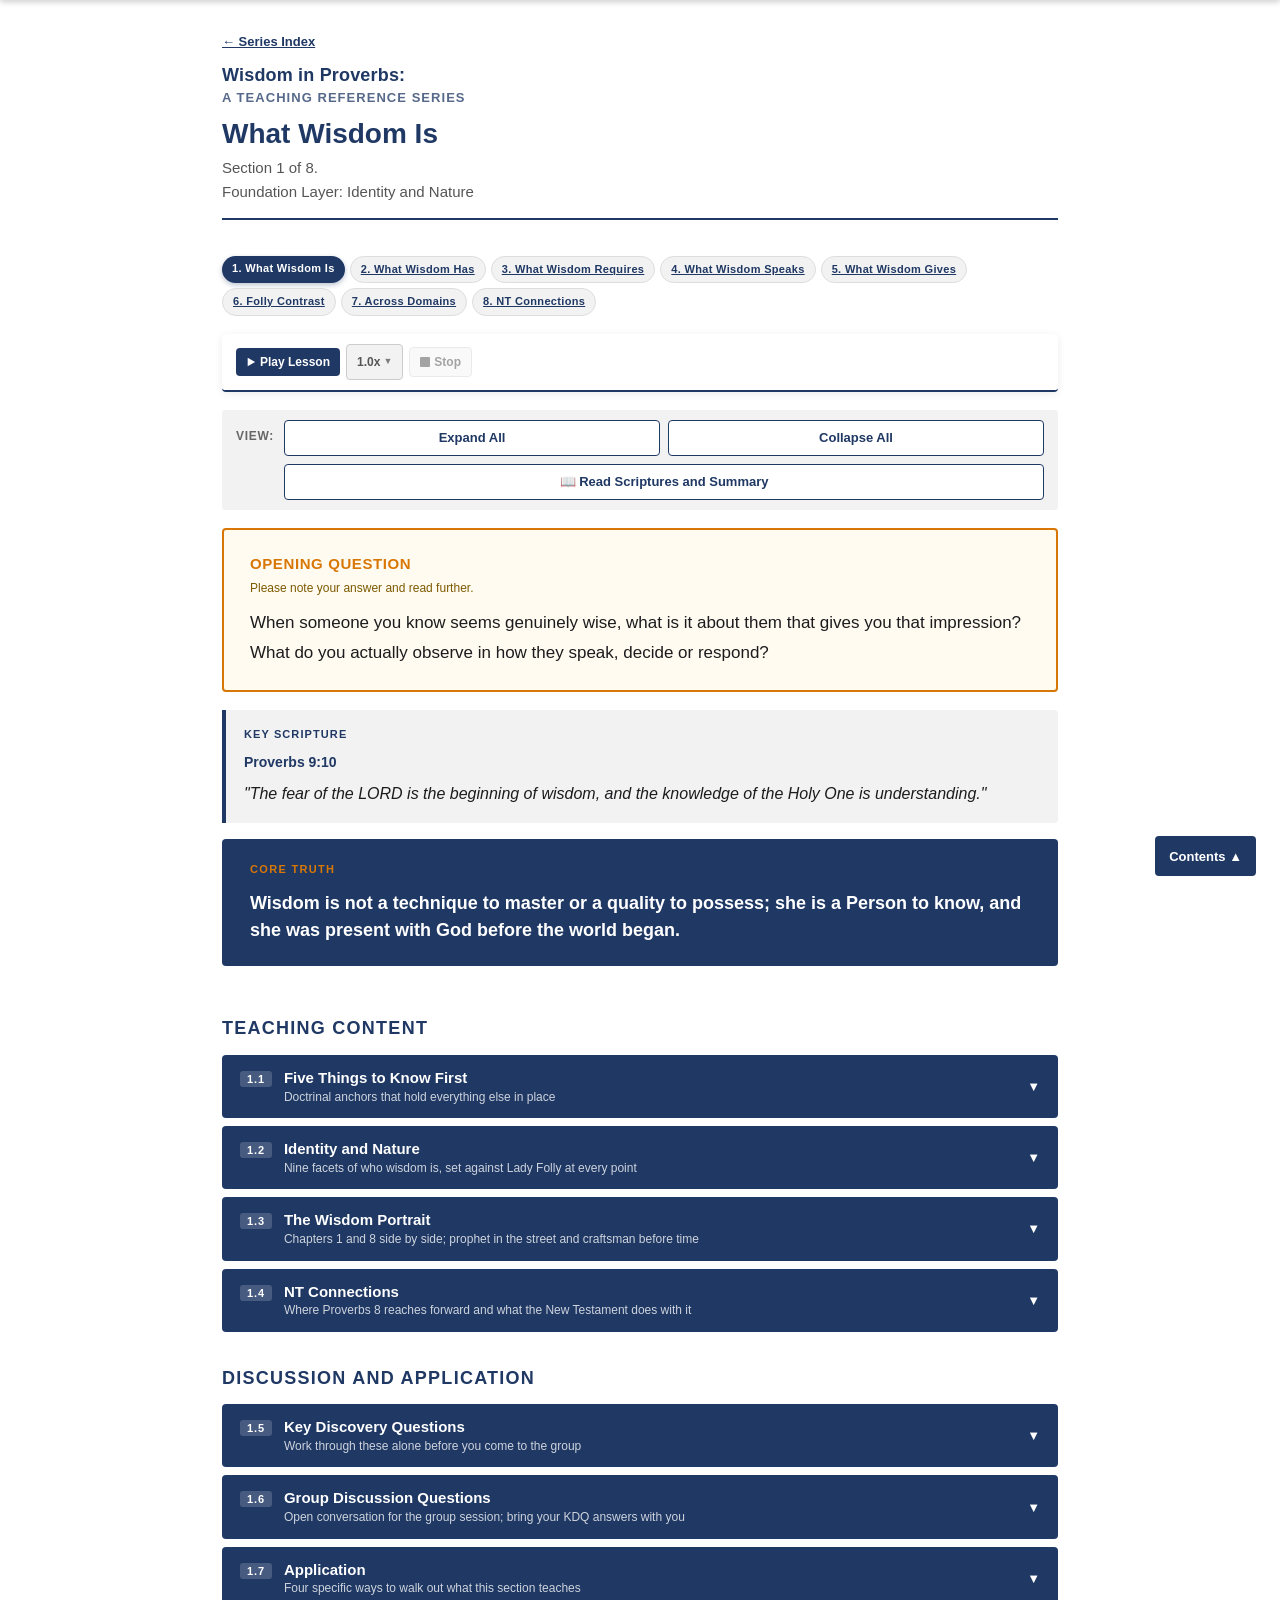
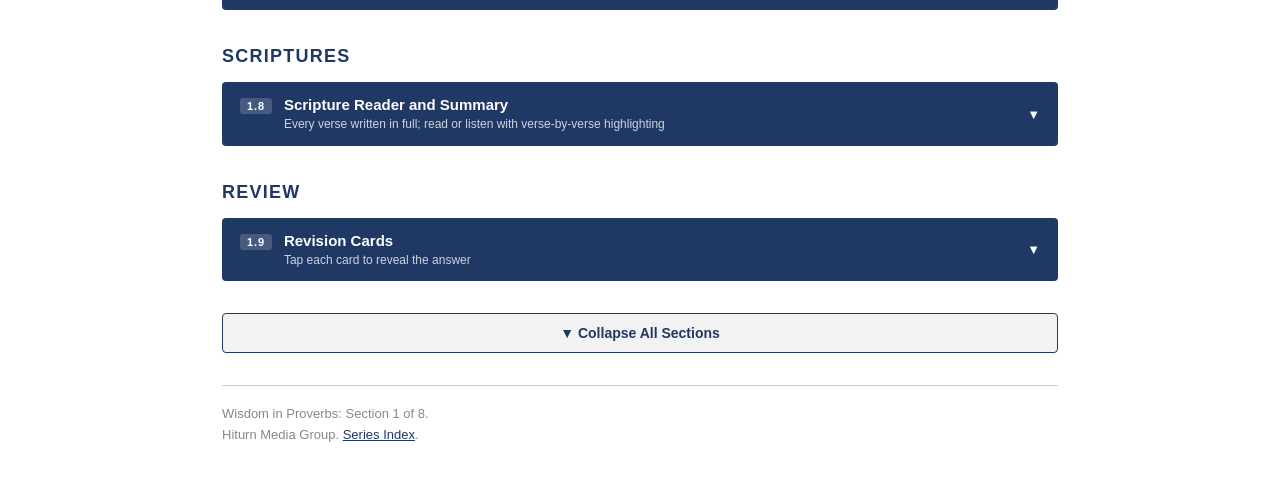
==== commit 45711aa5: "Align audio labels with scope: Play Lesson and Play Section. Rename page-level lesson control to Pla" ====
--- a/wisdom-proverbs-s1-what-wisdom-is.html
+++ b/wisdom-proverbs-s1-what-wisdom-is.html
@@ -352,9 +352,9 @@
 <div class="audio-panel" role="region" aria-label="Audio controls">
   <audio id="wip-media-anchor" playsinline loop preload="none" hidden aria-hidden="true"></audio>
   <div class="audio-inner audio-row">
-    <button class="audio-btn btn-play-main" id="btn-play-main" type="button" aria-label="Play Section">
+    <button class="audio-btn btn-play-main" id="btn-play-main" type="button" aria-label="Play Lesson">
       <svg width="10" height="12" viewBox="0 0 12 12" fill="currentColor" aria-hidden="true"><polygon points="2,1 11,6 2,11"/></svg>
-      Play Section
+      Play Lesson
     </button>
     <div class="audio-speed-dropdown" id="audio-speed-dropdown">
       <button type="button" class="audio-speed-drop-btn" id="audio-speed-drop-btn" aria-haspopup="listbox" aria-expanded="false" aria-label="Playback speed">
--- a/wip-page-audio.css
+++ b/wip-page-audio.css
@@ -1,4 +1,4 @@
-/* Wisdom in Proverbs — standard page-level audio row + per-block Play Block */
+/* Wisdom in Proverbs — standard page-level audio row + per-section Play Section */
 .audio-inner.audio-row {
   display: flex;
   flex-wrap: nowrap;
@@ -78,7 +78,7 @@
   background: #1F3864;
   color: #ffffff;
 }
-.block-play-btn {
+.section-play-btn {
   display: none;
   align-items: center;
   gap: 5px;
@@ -95,10 +95,10 @@
   transition: background 0.15s;
   min-height: 34px;
 }
-.block-play-btn:hover { background: #2c54a0; }
-.block-play-btn:focus { outline: 2px solid #d97706; outline-offset: 2px; }
-.block-play-btn.playing { background: #d97706; }
-.acc-body.open > .block-play-btn { display: inline-flex; }
+.section-play-btn:hover { background: #2c54a0; }
+.section-play-btn:focus { outline: 2px solid #d97706; outline-offset: 2px; }
+.section-play-btn.playing { background: #d97706; }
+.acc-body.open > .section-play-btn { display: inline-flex; }
 @media print {
-  .block-play-btn { display: none !important; }
+  .section-play-btn { display: none !important; }
 }
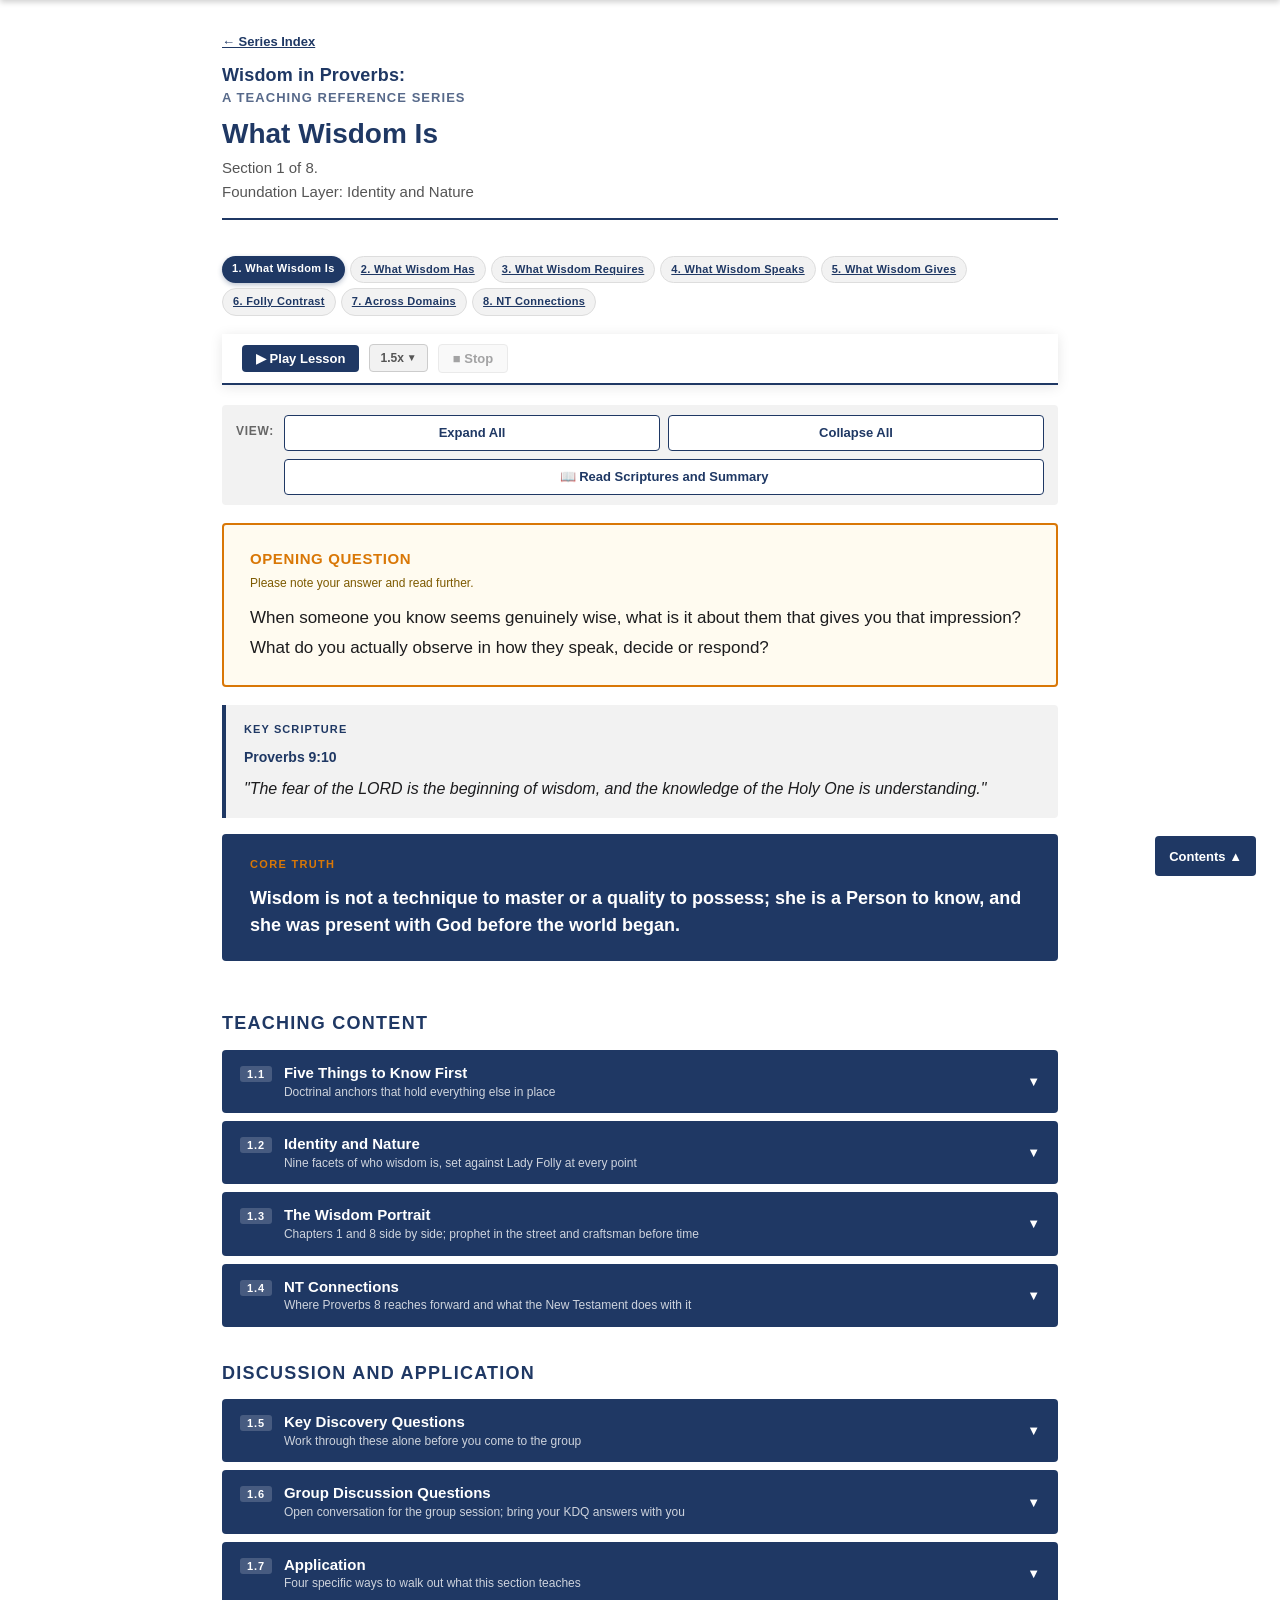
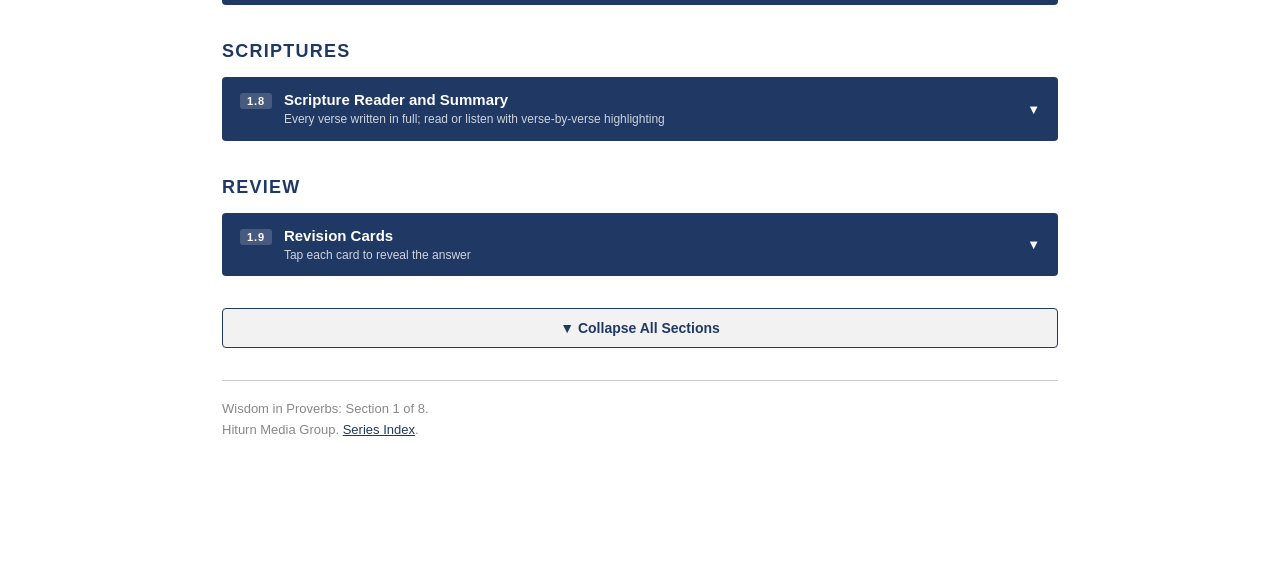
==== commit 6e5292cc: "Port BTF/BPM audio engine to wisdomproverbs with full QA parity. Shared wp-site.js delivers sentence" ====
--- a/wisdom-proverbs-s1-what-wisdom-is.html
+++ b/wisdom-proverbs-s1-what-wisdom-is.html
@@ -4,6 +4,7 @@
 <meta charset="UTF-8">
 <meta name="viewport" content="width=device-width, initial-scale=1.0">
 <link rel="icon" type="image/svg+xml" href="favicon.svg">
+<link rel="stylesheet" href="wp-site.css">
 <title>Wisdom in Proverbs: Section 1 — What Wisdom Is</title>
 <style>
   *, *::before, *::after { box-sizing: border-box; }
@@ -286,23 +287,11 @@
   #toc-menu a .toc-sub { font-size: 11px; opacity: 0.7; margin-top: 1px; }
   #toc-menu a:hover { background: #2c54a0; }
   .toc-divider { font-size: 10px; font-weight: 700; letter-spacing: 0.1em; text-transform: uppercase; color: rgba(255,255,255,0.45); padding: 8px 14px 3px; }
-
-    /* -- AUDIO PANEL -- */
-  .audio-panel { background: #ffffff; border-bottom: 2px solid #1F3864; padding: 10px 14px; margin: 0 0 18px; box-shadow: 0 2px 8px rgba(0,0,0,0.08); border-radius: 4px; }
-  .audio-inner { display: flex; align-items: center; }
-  .audio-btn { display: inline-flex; align-items: center; gap: 6px; font-family: Arial, Helvetica, sans-serif; font-size: 13px; font-weight: 700; padding: 7px 14px; border-radius: 4px; border: none; cursor: pointer; transition: background 0.15s; }
-  .audio-btn:focus { outline: 2px solid #d97706; outline-offset: 2px; }
-
-
-
-  /* ── FOOTER ── */
+/* ── FOOTER ── */
   .page-footer { font-size: 13px; color: #888; border-top: 1px solid #cccccc; padding: 18px 0 36px; margin-top: 32px; }
-
-
-
-  /* ── PRINT ── */
+/* ── PRINT ── */
   @media print {
-    #toc-container, .util-bar, .read-aloud-controls, .back-link, .arc-bar, .sticky-bar, .acc-body-footer, .bottom-controls, .answers-toolbar, .audio-panel { display: none; }
+    #toc-container, .util-bar, .read-aloud-controls, .back-link, .arc-bar, .sticky-bar, .acc-body-footer, .bottom-controls, .answers-toolbar, .wp-audio-panel { display: none; }
     .acc-body { display: block !important; }
     .acc-btn, .crib-inner, .kdq-header, .gdq-header, .core-truth-box { -webkit-print-color-adjust: exact; print-color-adjust: exact; }
     .flashcard-front { border: 1px solid #cccccc; }
@@ -312,9 +301,8 @@
 
 
 </style>
-<link rel="stylesheet" href="wip-page-audio.css">
 </head>
-<body>
+<body data-wp-page="lesson">
 
 <!-- STICKY BAR -->
 <div class="sticky-bar" id="sticky-bar" aria-hidden="true">
@@ -348,30 +336,23 @@
   <span class="arc-step inactive" title="Go to Section 8"><a href="wisdom-proverbs-s8-nt-connections.html">8. NT Connections</a></span>
 </div>
 
+<script type="application/json" id="wp-lesson-meta">{"intro":"Welcome to Section One: What Wisdom Is. Let's start with one question. What do you actually think wisdom is? Most of us have an answer. We think of experience. Age. Good judgment. Knowing the right thing to do. Proverbs has a different answer. Not a better version of what you already know. A different category altogether. In this section you will meet wisdom not as a quality to be developed, but as a person who was present before the world began. Before the oceans. Before the mountains. Before you. She was there. And she has been calling ever since. Section one is the foundation everything else stands on. It is my prayer that the God of our Lord Jesus Christ, the Father of glory, may give you the Spirit of wisdom and of revelation in the knowledge of him as you study to apply His preserved book of Wisdom.","downloadSlug":"wip-s1-what-wisdom-is"}</script>
 <!-- AUDIO PANEL -->
-<div class="audio-panel" role="region" aria-label="Audio controls">
-  <audio id="wip-media-anchor" playsinline loop preload="none" hidden aria-hidden="true"></audio>
-  <div class="audio-inner audio-row">
-    <button class="audio-btn btn-play-main" id="btn-play-main" type="button" aria-label="Play Lesson">
-      <svg width="10" height="12" viewBox="0 0 12 12" fill="currentColor" aria-hidden="true"><polygon points="2,1 11,6 2,11"/></svg>
-      Play Lesson
-    </button>
-    <div class="audio-speed-dropdown" id="audio-speed-dropdown">
-      <button type="button" class="audio-speed-drop-btn" id="audio-speed-drop-btn" aria-haspopup="listbox" aria-expanded="false" aria-label="Playback speed">
-        <span class="audio-speed-face" id="audio-speed-face">1.0x</span><span class="audio-speed-caret" aria-hidden="true">&#9660;</span>
-      </button>
-      <ul class="audio-speed-menu" id="audio-speed-menu" role="listbox" tabindex="-1" hidden>
-        <li role="option" data-rate="1" aria-selected="true">1.0x</li>
-        <li role="option" data-rate="1.25">1.25x</li>
-        <li role="option" data-rate="1.5">1.5x</li>
-        <li role="option" data-rate="1.75">1.75x</li>
-        <li role="option" data-rate="2">2.0x</li>
+<div class="wp-audio-panel" role="region" aria-label="Audio controls">
+  <div class="wp-audio-inner">
+    <button class="wp-audio-btn wp-btn-play-main" id="wp-btn-play-main" type="button" aria-label="Play entire lesson">&#9654; Play Lesson</button>
+    <div class="wp-speed-dropdown">
+      <button class="wp-speed-toggle" type="button" id="wp-speed-toggle" aria-expanded="false" aria-haspopup="listbox" aria-controls="wp-speed-menu" aria-label="Playback speed"><span class="wp-speed-value">1.5x</span><span class="wp-speed-chevron" aria-hidden="true">&#9660;</span></button>
+      <ul class="wp-speed-menu" id="wp-speed-menu" role="listbox" hidden>
+        <li role="presentation"><button type="button" class="wp-speed-option" role="option" data-rate="1" aria-selected="false">1.0x</button></li>
+        <li role="presentation"><button type="button" class="wp-speed-option" role="option" data-rate="1.25" aria-selected="false">1.25x</button></li>
+        <li role="presentation"><button type="button" class="wp-speed-option active" role="option" data-rate="1.5" aria-selected="true">1.5x</button></li>
+        <li role="presentation"><button type="button" class="wp-speed-option" role="option" data-rate="1.75" aria-selected="false">1.75x</button></li>
+        <li role="presentation"><button type="button" class="wp-speed-option" role="option" data-rate="2" aria-selected="false">2.0x</button></li>
       </ul>
     </div>
-    <button class="audio-btn btn-stop" id="btn-stop-main" type="button" aria-label="Stop playback" disabled>
-      <svg width="10" height="10" viewBox="0 0 10 10" fill="currentColor" aria-hidden="true"><rect width="10" height="10" rx="1"/></svg>
-      Stop
-    </button>
+    <button class="wp-audio-btn wp-btn-stop" id="wp-btn-stop" type="button" aria-label="Stop playback" disabled>&#9632; Stop</button>
+    <span class="wp-audio-progress" id="wp-audio-progress" aria-live="polite"></span>
   </div>
 </div>
 <!-- UTILITY BAR -->
@@ -761,7 +742,7 @@
     </div>
     <div class="scripture-group-header">
       <span class="scripture-group-label">Proverbs</span>
-      <div class="read-aloud-controls" style="gap:12px;"><span class="reading-counter" id="reading-counter"></span><button class="read-aloud-btn" id="btn-read-aloud"><svg width="10" height="12" viewBox="0 0 12 12" fill="currentColor" aria-hidden="true"><polygon points="2,1 11,6 2,11"/></svg> Play Scriptures</button><div style="display:flex;align-items:center;gap:6px;"><label for="read-aloud-speed" style="font-size:12px;font-weight:700;color:#1F3864;text-transform:uppercase;letter-spacing:0.05em;white-space:nowrap;">Speed</label><select id="read-aloud-speed" aria-label="Read aloud speed" style="font-size:13px;border:1px solid #ccc;border-radius:4px;padding:4px 8px;background:#fff;color:#1c1c1e;"><option value="0.5">0.5x</option><option value="1.0" selected>1.0x</option><option value="1.25">1.25x</option><option value="1.5">1.5x</option><option value="1.75">1.75x</option><option value="2.0">2.0x</option></select></div></div>
+      <div class="read-aloud-controls" style="gap:12px;"><span class="reading-counter" id="reading-counter"></span><button class="read-aloud-btn" id="btn-read-aloud"><svg width="10" height="12" viewBox="0 0 12 12" fill="currentColor" aria-hidden="true"><polygon points="2,1 11,6 2,11"/></svg> Play Scriptures</button><div style="display:flex;align-items:center;gap:6px;"><label for="read-aloud-speed" style="font-size:12px;font-weight:700;color:#1F3864;text-transform:uppercase;letter-spacing:0.05em;white-space:nowrap;">Speed</label><select id="read-aloud-speed" aria-label="Read aloud speed" style="font-size:13px;border:1px solid #ccc;border-radius:4px;padding:4px 8px;background:#fff;color:#1c1c1e;"><option value="0.5">0.5x</option><option value="1.0">1.0x</option><option value="1.5" selected>1.5x</option><option value="1.75">1.75x</option><option value="2.0">2.0x</option></select></div></div>
     </div>
     <div class="scripture-entry"><div class="scripture-ref">Proverbs 1:7</div><div class="scripture-text" data-scripture>"The fear of the LORD is the beginning of knowledge, but fools despise wisdom and instruction."</div></div>
     <div class="scripture-entry"><div class="scripture-ref">Proverbs 1:20-21</div><div class="scripture-text" data-scripture>"Wisdom calls aloud outside; she raises her voice in the open squares. She cries out in the chief concourses, at the openings of the gates in the city she speaks her words:"</div></div>
@@ -948,95 +929,7 @@
   <button id="toc-toggle" aria-expanded="false">Contents &#9650;</button>
 </div>
 
-<script src="wip-audio-speed.js"></script>
-<script src="wip-tts.js"></script>
-<script src="wip-media-session.js"></script>
-<script src="wip-page-audio.js"></script>
-<script>
-document.addEventListener('DOMContentLoaded', function () {
-
-  var allBodies = ['body-crib','body-identity','body-portrait','body-nt','body-kdq','body-gdq','body-app','body-scripture','body-revision'];
-
-  function openAcc(id)  { var b=document.getElementById(id),btn=document.querySelector('[aria-controls="'+id+'"]'); if(b&&btn){b.classList.add('open');btn.setAttribute('aria-expanded','true');} }
-  function closeAcc(id) { var b=document.getElementById(id),btn=document.querySelector('[aria-controls="'+id+'"]'); if(b&&btn){b.classList.remove('open');btn.setAttribute('aria-expanded','false');} }
-
-  document.querySelectorAll('.acc-btn').forEach(function(btn){
-    btn.addEventListener('click', function(){ var id=btn.getAttribute('aria-controls'); document.getElementById(id).classList.contains('open')?closeAcc(id):openAcc(id); });
-  });
-  document.getElementById('btn-expand-all').addEventListener('click',   function(){ allBodies.forEach(openAcc);  setScriptureMode(false); });
-  document.getElementById('btn-collapse-all').addEventListener('click', function(){ allBodies.forEach(closeAcc); setScriptureMode(false); });
-
-  document.querySelectorAll('.acc-collapse-btn').forEach(function(btn){
-    btn.addEventListener('click', function(){
-      var targetId = btn.getAttribute('data-target');
-      closeAcc(targetId);
-      var accBtn = document.querySelector('[aria-controls="'+targetId+'"]');
-      if(accBtn){ setTimeout(function(){ accBtn.scrollIntoView({behavior:'smooth',block:'start'}); },50); }
-    });
-  });
-
-  document.getElementById('btn-bottom-collapse').addEventListener('click', function(){
-    allBodies.forEach(closeAcc); setScriptureMode(false);
-    window.scrollTo({top:0,behavior:'smooth'});
-  });
-
-  var scriptureMode=false, btnSO=document.getElementById('btn-scripture-only');
-  function setScriptureMode(on){ scriptureMode=on; if(on){allBodies.forEach(closeAcc);openAcc('body-scripture');setTimeout(function(){document.getElementById('unit-scripture').scrollIntoView({behavior:'smooth',block:'start'});},80);btnSO.innerHTML='\u2715 Exit Scripture Mode';btnSO.classList.add('scripture-active');}else{btnSO.innerHTML='&#128214; Read Scriptures and Summary';btnSO.classList.remove('scripture-active');} }
-  btnSO.addEventListener('click',function(){setScriptureMode(!scriptureMode);});
-
-  /* Sticky bar */
-  var titleBlock=document.getElementById('title-block'), stickyBar=document.getElementById('sticky-bar');
-  if(titleBlock&&stickyBar){ window.addEventListener('scroll',function(){ if(titleBlock.getBoundingClientRect().bottom<0){stickyBar.classList.add('visible');stickyBar.setAttribute('aria-hidden','false');}else{stickyBar.classList.remove('visible');stickyBar.setAttribute('aria-hidden','true');} },{passive:true}); }
-
-  /* ── FILLABLE ANSWERS — localStorage save/restore ── */
-  var storageOK = false;
-  try { localStorage.setItem('_wip_test','1'); localStorage.removeItem('_wip_test'); storageOK=true; } catch(e){}
-  var fillables = document.querySelectorAll('.fillable[data-key]');
-  fillables.forEach(function(el){
-    if(storageOK){ var saved=localStorage.getItem(el.getAttribute('data-key')); if(saved){el.innerHTML=saved;} }
-    el.addEventListener('input',function(){ if(storageOK){ localStorage.setItem(el.getAttribute('data-key'),el.innerHTML); } });
-  });
-  document.getElementById('btn-download-answers').addEventListener('click', function(){
-    var questions=document.querySelectorAll('.kdq-question');
-    var lines=['Wisdom in Proverbs: Section 1 \u2014 What Wisdom Is','Key Discovery Questions','Hiturn Media Group',''];
-    questions.forEach(function(q,i){
-      var qText=q.querySelector('.kdq-text')?q.querySelector('.kdq-text').innerText.trim():'';
-      var aText=q.querySelector('.fillable')?q.querySelector('.fillable').innerText.trim():'';
-      lines.push('Q'+(i+1)+': '+qText);
-      lines.push('My Answer: '+(aText||'(no answer entered)'));
-      lines.push('');
-    });
-    var blob=new Blob([lines.join('\n')],{type:'text/plain'});
-    var url=URL.createObjectURL(blob);
-    var a=document.createElement('a'); a.href=url; a.download='wip-s1-what-wisdom-is-answers.txt';
-    document.body.appendChild(a); a.click(); document.body.removeChild(a); URL.revokeObjectURL(url);
-  });
-  document.getElementById('btn-clear-answers').addEventListener('click', function(){
-    if(!confirm('Clear all your answers for this section? This cannot be undone.')) return;
-    fillables.forEach(function(el){ el.innerHTML=''; if(storageOK){localStorage.removeItem(el.getAttribute('data-key'));} });
-  });
-
-  /* ── FLASHCARD FLIP ── */
-  document.querySelectorAll('.flashcard').forEach(function(card){
-    function flip(){ card.classList.toggle('flipped'); }
-    card.addEventListener('click', flip);
-    card.addEventListener('keydown', function(e){ if(e.key==='Enter'||e.key===' '){e.preventDefault();flip();} });
-  });
-
-  /* Read Aloud */
-  var raSpeedSel=document.getElementById('read-aloud-speed');
-  var reading=false,readBtn=document.getElementById('btn-read-aloud'),counter=document.getElementById('reading-counter');
-  var entries=Array.from(document.querySelectorAll('.scripture-entry'));
-  function clearHL(){entries.forEach(function(e){e.classList.remove('reading-active');});}
-  var raIsPaused=false;var I_RA_PLAY='<svg width="10" height="12" viewBox="0 0 12 12" fill="currentColor" aria-hidden="true"><polygon points="2,1 11,6 2,11"/></svg>';var I_RA_PAUSE='<svg width="12" height="12" viewBox="0 0 12 12" fill="currentColor" aria-hidden="true"><rect x="1" y="1" width="4" height="10" rx="0.5"/><rect x="7" y="1" width="4" height="10" rx="0.5"/></svg>';function stopReading(){window.speechSynthesis.cancel();reading=false;raIsPaused=false;clearHL();readBtn.innerHTML=I_RA_PLAY+' Play Scriptures';readBtn.classList.remove('stop','paused');counter.classList.remove('visible');}
-  function readEntry(idx){ if(!reading){stopReading();return;} if(idx>=entries.length){var _sum=document.getElementById('scripture-summary-block');if(_sum&&!_sum._wasRead){_sum._wasRead=true;_sum.classList.add('reading-active');_sum.scrollIntoView({behavior:'smooth',block:'nearest'});var _h=(_sum.querySelector('.wisdom-summary-heading')||{}).textContent||'';var _it=Array.from(_sum.querySelectorAll('li')).map(function(li,i){return (i+1)+'. '+li.textContent;}).join('. ');var _u=new SpeechSynthesisUtterance(_h+'. '+_it);_u.lang='en-GB';_u.rate=raSpeedSel?parseFloat(raSpeedSel.value):1.0;_u.onend=function(){_sum.classList.remove('reading-active');_sum._wasRead=false;stopReading();};window.speechSynthesis.speak(_u);}else{stopReading();}return;} clearHL();entries[idx].classList.add('reading-active');entries[idx].scrollIntoView({behavior:'smooth',block:'nearest'}); counter.textContent=(idx+1)+' / '+entries.length; var ref=(entries[idx].querySelector('.scripture-ref')||{}).textContent||''; var txt=(entries[idx].querySelector('[data-scripture]')||{}).textContent||''; var utt=new SpeechSynthesisUtterance(ref+'. '+txt); utt.lang='en-GB';utt.rate=raSpeedSel?parseFloat(raSpeedSel.value):1.0; utt.onend=function(){if(reading){setTimeout(function(){readEntry(idx+1);},900);}}; window.speechSynthesis.speak(utt); }
-  readBtn.addEventListener('click',function(){if(!('speechSynthesis' in window)){alert('Audio is not supported in this browser. Try Chrome or Edge.');return;}if(!reading && !raIsPaused){reading=true;raIsPaused=false;readBtn.innerHTML=I_RA_PAUSE+' Pause';readBtn.classList.add('stop');readBtn.classList.remove('paused');counter.classList.add('visible');readEntry(0);} else if(reading && !raIsPaused){window.speechSynthesis.pause();raIsPaused=true;reading=false;readBtn.innerHTML=I_RA_PLAY+' Resume';readBtn.classList.remove('stop');readBtn.classList.add('paused');} else if(raIsPaused){window.speechSynthesis.resume();raIsPaused=false;reading=true;readBtn.innerHTML=I_RA_PAUSE+' Pause';readBtn.classList.add('stop');readBtn.classList.remove('paused');}});
-
-  /* TOC */
-  var tocToggle=document.getElementById('toc-toggle'),tocMenu=document.getElementById('toc-menu');
-  tocToggle.addEventListener('click',function(){ var open=tocMenu.style.display==='block'; tocMenu.style.display=open?'none':'block'; tocToggle.setAttribute('aria-expanded',String(!open)); tocToggle.innerHTML=open?'Contents &#9650;':'Contents &#9660;'; });
-  tocMenu.querySelectorAll('a').forEach(function(link){ link.addEventListener('click',function(e){ e.preventDefault();openAcc(link.getAttribute('data-open')); var el=document.querySelector(link.getAttribute('href')); if(el){setTimeout(function(){el.scrollIntoView({behavior:'smooth',block:'start'});},60);} tocMenu.style.display='none';tocToggle.setAttribute('aria-expanded','false');tocToggle.innerHTML='Contents &#9650;'; }); });
-});
-</script>
+<script src="wp-site.js"></script>
+<script src="wp-lesson-page.js"></script>
 </body>
 </html>
--- a/wp-site.css
+++ b/wp-site.css
@@ -0,0 +1,588 @@
+/* BPM shared navigation + audio (matches epaprep.pages.dev) */
+
+.wp-audio-panel {
+  background: #ffffff;
+  border-bottom: 2px solid #1F3864;
+  padding: 8px 12px;
+  position: sticky;
+  top: 0;
+  z-index: 950;
+  box-shadow: 0 2px 12px rgba(0, 0, 0, 0.10);
+  margin: 0 0 20px;
+  overflow: visible;
+}
+
+.wp-audio-inner {
+  max-width: 900px;
+  margin: 0 auto;
+  display: flex;
+  flex-wrap: wrap;
+  align-items: center;
+  gap: 6px;
+  overflow: visible;
+}
+
+.wp-audio-btn {
+  display: inline-flex;
+  align-items: center;
+  gap: 4px;
+  font-family: Arial, Helvetica, sans-serif;
+  font-size: 12px;
+  font-weight: 700;
+  padding: 8px 10px;
+  border-radius: 4px;
+  border: none;
+  cursor: pointer;
+  white-space: nowrap;
+  flex-shrink: 0;
+  min-height: 36px;
+}
+
+.wp-audio-btn:focus {
+  outline: 2px solid #d97706;
+  outline-offset: 2px;
+}
+
+.wp-btn-play-main {
+  background: #1F3864;
+  color: #ffffff;
+  flex-shrink: 1;
+  min-width: 0;
+}
+
+.wp-btn-play-main:hover {
+  background: #2c54a0;
+}
+
+.wp-btn-stop {
+  background: #f2f2f2;
+  color: #1c1c1e;
+  border: 1px solid #cccccc;
+}
+
+.wp-btn-stop:hover:not(:disabled) {
+  background: #e0e0e0;
+}
+
+.wp-btn-stop:disabled {
+  opacity: 0.4;
+  cursor: default;
+}
+
+.wp-speed-dropdown {
+  position: relative;
+  flex-shrink: 0;
+}
+
+.wp-speed-toggle {
+  display: inline-flex;
+  align-items: center;
+  gap: 3px;
+  font-family: Arial, Helvetica, sans-serif;
+  font-size: 12px;
+  font-weight: 700;
+  padding: 8px 8px;
+  border: 1px solid #cccccc;
+  background: #f2f2f2;
+  color: #555;
+  cursor: pointer;
+  border-radius: 4px;
+  white-space: nowrap;
+  min-height: 36px;
+}
+
+.wp-speed-toggle:hover {
+  background: #e8e8e8;
+}
+
+.wp-speed-toggle:focus {
+  outline: 2px solid #d97706;
+  outline-offset: 1px;
+}
+
+.wp-speed-toggle[aria-expanded="true"] .wp-speed-chevron {
+  transform: rotate(180deg);
+}
+
+.wp-speed-chevron {
+  font-size: 10px;
+  line-height: 1;
+  transition: transform 0.2s ease;
+}
+
+.wp-speed-menu {
+  position: absolute;
+  top: calc(100% + 4px);
+  left: 0;
+  margin: 0;
+  padding: 4px 0;
+  list-style: none;
+  background: #ffffff;
+  border: 1px solid #cccccc;
+  border-radius: 4px;
+  box-shadow: 0 4px 12px rgba(0, 0, 0, 0.12);
+  min-width: 100%;
+  z-index: 1001;
+}
+
+.wp-speed-menu[hidden] {
+  display: none;
+}
+
+.wp-speed-option {
+  display: block;
+  width: 100%;
+  text-align: left;
+  font-family: Arial, Helvetica, sans-serif;
+  font-size: 12px;
+  font-weight: 700;
+  padding: 8px 14px;
+  border: none;
+  background: transparent;
+  color: #1c1c1e;
+  cursor: pointer;
+}
+
+.wp-speed-option:hover,
+.wp-speed-option:focus {
+  background: #f2f2f2;
+  outline: none;
+}
+
+.wp-speed-option.active,
+.wp-speed-option[aria-selected="true"] {
+  background: #1F3864;
+  color: #ffffff;
+}
+
+.wp-speed-option.active:hover,
+.wp-speed-option.active:focus,
+.wp-speed-option[aria-selected="true"]:hover,
+.wp-speed-option[aria-selected="true"]:focus {
+  background: #2c54a0;
+}
+
+@media (max-width: 480px) {
+  .wp-speed-menu {
+    left: auto;
+    right: 0;
+    min-width: 7.5rem;
+  }
+}
+
+.wp-audio-progress {
+  font-size: 11px;
+  color: #888;
+  margin-left: auto;
+  white-space: nowrap;
+  overflow: hidden;
+  text-overflow: ellipsis;
+  min-width: 0;
+  flex: 0 1 auto;
+}
+
+.wp-audio-progress:empty {
+  display: none;
+}
+
+@media (min-width: 480px) {
+  .wp-audio-panel {
+    padding: 10px 20px;
+  }
+
+  .wp-audio-inner {
+    gap: 10px;
+  }
+
+  .wp-audio-btn {
+    font-size: 13px;
+    padding: 6px 14px;
+    gap: 6px;
+    min-height: 0;
+  }
+
+  .wp-speed-toggle {
+    padding: 6px 10px;
+    min-height: 0;
+  }
+
+  .wp-audio-progress {
+    font-size: 12px;
+  }
+}
+
+.wp-play-section-btn {
+  display: inline-flex;
+  align-items: center;
+  gap: 4px;
+  font-family: Arial, Helvetica, sans-serif;
+  font-size: 11px;
+  font-weight: 700;
+  padding: 4px 10px;
+  background: rgba(255, 255, 255, 0.15);
+  color: #ffffff;
+  border: 1px solid rgba(255, 255, 255, 0.3);
+  border-radius: 3px;
+  cursor: pointer;
+  flex-shrink: 0;
+}
+
+.wp-play-section-btn:hover {
+  background: rgba(255, 255, 255, 0.25);
+}
+
+.wp-play-section-btn:focus {
+  outline: 2px solid #d97706;
+  outline-offset: 2px;
+}
+
+.wp-play-section-btn.wp-btn-active {
+  background: #d97706;
+  border-color: #d97706;
+}
+
+.wp-play-section-btn.wp-on-light {
+  background: #1F3864;
+  color: #ffffff;
+  border-color: #1F3864;
+}
+
+.wp-play-section-btn.wp-on-light:hover {
+  background: #2c54a0;
+  border-color: #2c54a0;
+}
+
+.wp-play-bar {
+  margin: 0 0 14px;
+}
+
+.acc-body:not(.open) > .wp-play-bar:first-child,
+.how-to-body:not(.open) > .wp-play-bar:first-child {
+  display: none;
+}
+
+.wp-play-in-part {
+  padding: 10px 16px;
+  background: #f2f2f2;
+  border-left: 1px solid #cccccc;
+  border-right: 1px solid #cccccc;
+}
+
+.wp-minimise-btn {
+  display: flex;
+  align-items: center;
+  justify-content: center;
+  gap: 6px;
+  margin: 24px auto 8px;
+  background: none;
+  border: 1px solid #cccccc;
+  color: #777;
+  font-family: Arial, Helvetica, sans-serif;
+  font-size: 12px;
+  font-weight: 700;
+  letter-spacing: 0.06em;
+  text-transform: uppercase;
+  padding: 8px 20px;
+  border-radius: 20px;
+  cursor: pointer;
+  transition: background 0.15s, border-color 0.15s, color 0.15s;
+}
+
+.wp-minimise-btn:hover {
+  background: #f2f2f2;
+  border-color: #1F3864;
+  color: #1F3864;
+}
+
+.wp-minimise-btn:focus {
+  outline: 2px solid #d97706;
+  outline-offset: 2px;
+}
+
+.wp-section-controls {
+  display: flex;
+  justify-content: center;
+  gap: 10px;
+  margin: 20px 0 40px;
+}
+
+.wp-section-ctrl-btn {
+  display: inline-flex;
+  align-items: center;
+  gap: 6px;
+  background: none;
+  border: 1px solid #cccccc;
+  color: #777;
+  font-family: Arial, Helvetica, sans-serif;
+  font-size: 11px;
+  font-weight: 700;
+  letter-spacing: 0.07em;
+  text-transform: uppercase;
+  padding: 7px 16px;
+  border-radius: 20px;
+  cursor: pointer;
+  transition: background 0.15s, border-color 0.15s, color 0.15s;
+}
+
+.wp-section-ctrl-btn:hover {
+  background: #f2f2f2;
+  border-color: #1F3864;
+  color: #1F3864;
+}
+
+.wp-section-ctrl-btn:focus {
+  outline: 2px solid #d97706;
+  outline-offset: 2px;
+}
+
+.acc-unit.wp-section-playing,
+.section-item.wp-section-playing,
+.part-section.wp-section-playing,
+.how-to-wrap.wp-section-playing {
+  box-shadow: 0 0 0 3px #d97706;
+  border-radius: 4px;
+}
+
+mark.wp-read-sentence {
+  background: transparent;
+  color: inherit;
+  padding: 0;
+}
+
+mark.wp-read-sentence.wp-read-active,
+.wp-reading-active {
+  background: #ffe08a;
+  box-decoration-break: clone;
+  -webkit-box-decoration-break: clone;
+  border-radius: 2px;
+  transition: background 0.15s ease;
+}
+
+.toc-menu .toc-back-top {
+  border-top: 1px solid rgba(255, 255, 255, 0.15);
+  font-weight: 700;
+}
+
+.toc-container,
+#toc-container {
+  position: fixed;
+  bottom: calc(24px + env(safe-area-inset-bottom, 0px));
+  right: calc(24px + env(safe-area-inset-right, 0px));
+  z-index: 1000;
+}
+
+body[data-wp-page="lesson"] {
+  padding-bottom: calc(88px + env(safe-area-inset-bottom, 0px));
+}
+
+.toc-btn {
+  background: #1F3864;
+  color: #ffffff;
+  border: none;
+  border-radius: 4px;
+  padding: 10px 16px;
+  font-size: 13px;
+  font-weight: 700;
+  font-family: Arial, Helvetica, sans-serif;
+  cursor: pointer;
+  display: block;
+  width: 100%;
+  text-align: left;
+}
+
+.toc-btn:hover {
+  background: #2c54a0;
+}
+
+.toc-btn:focus {
+  outline: 2px solid #2c54a0;
+  outline-offset: 2px;
+}
+
+.toc-menu {
+  display: none;
+  background: #1F3864;
+  border-radius: 4px 4px 0 0;
+  padding: 8px 0;
+  margin-bottom: 4px;
+  max-height: 60vh;
+  overflow-y: auto;
+  min-width: 220px;
+}
+
+.toc-menu.open {
+  display: block;
+}
+
+.toc-menu a {
+  display: block;
+  padding: 8px 16px;
+  color: #ffffff;
+  text-decoration: none;
+  font-size: 13px;
+}
+
+.toc-menu a:hover,
+.toc-menu a:focus {
+  background: #2c54a0;
+  outline: none;
+}
+
+/* Mobile: stack wide tables instead of horizontal scroll */
+@media (max-width: 639px) {
+  .table-wrap {
+    overflow-x: visible;
+    margin: 16px 0 24px;
+  }
+
+  .table-wrap table {
+    display: block;
+    width: 100%;
+  }
+
+  .table-wrap thead {
+    display: none;
+  }
+
+  .table-wrap tbody {
+    display: block;
+  }
+
+  .table-wrap tbody tr {
+    display: block;
+    margin-bottom: 16px;
+    border: 1px solid #cccccc;
+    border-radius: 4px;
+    overflow: hidden;
+    background: #ffffff;
+  }
+
+  .table-wrap tbody td {
+    display: block;
+    width: 100% !important;
+    border: none;
+    border-bottom: 1px solid #eeeeee;
+    box-sizing: border-box;
+  }
+
+  .table-wrap tbody td:last-child {
+    border-bottom: none;
+  }
+
+  .table-wrap tbody td::before {
+    content: attr(data-label);
+    display: block;
+    font-weight: 700;
+    font-size: 11px;
+    text-transform: uppercase;
+    letter-spacing: 0.06em;
+    color: #1F3864;
+    margin-bottom: 8px;
+  }
+
+  .table-wrap td.label-cell {
+    background: #f2f2f2;
+  }
+}
+
+/* Lesson content: progression links and callouts */
+.progression-link {
+  border-left: 4px solid #cccccc;
+  background: #f9f9f9;
+  padding: 12px 16px;
+  margin: 0 0 24px;
+  border-radius: 0 4px 4px 0;
+  font-size: 14px;
+  color: #555;
+}
+
+.progression-link strong {
+  color: #1F3864;
+}
+
+.callout {
+  padding: 14px 18px;
+  margin: 20px 0;
+  border-radius: 0 4px 4px 0;
+}
+
+.callout-label {
+  font-size: 11px;
+  font-weight: 700;
+  letter-spacing: 0.1em;
+  text-transform: uppercase;
+  margin: 0 0 8px;
+}
+
+.callout p:last-child {
+  margin-bottom: 0;
+}
+
+.callout.note {
+  border-left: 4px solid #d97706;
+  background: #fffbf0;
+}
+
+.callout.note .callout-label {
+  color: #d97706;
+}
+
+.callout.depth {
+  border-left: 4px solid #1F3864;
+  background: #eef2f8;
+}
+
+.callout.depth .callout-label {
+  color: #1F3864;
+}
+
+.callout.tip {
+  border-left: 4px solid #276221;
+  background: #f0f7f0;
+}
+
+.callout.tip .callout-label {
+  color: #276221;
+}
+
+.callout.caution {
+  border-left: 4px solid #8b0000;
+  background: #fce8e8;
+}
+
+.callout.caution .callout-label {
+  color: #8b0000;
+}
+
+.callout.confidence {
+  border-left: 4px solid #5b21b6;
+  background: #f5f3ff;
+}
+
+.callout.confidence .callout-label {
+  color: #5b21b6;
+}
+
+@media print {
+  .wp-audio-panel,
+  .wp-minimise-btn,
+  .wp-section-controls,
+  .wp-play-section-btn,
+  .wp-play-bar,
+  .toc-container,
+  #toc-container {
+    display: none !important;
+  }
+}
+
+@media (prefers-reduced-motion: reduce) {
+  .flashcard-inner,
+  .acc-chevron,
+  .wp-speed-chevron,
+  .how-to-chevron,
+  .part-chevron,
+  mark.wp-read-sentence.wp-read-active,
+  .wp-reading-active {
+    transition: none !important;
+  }
+}
